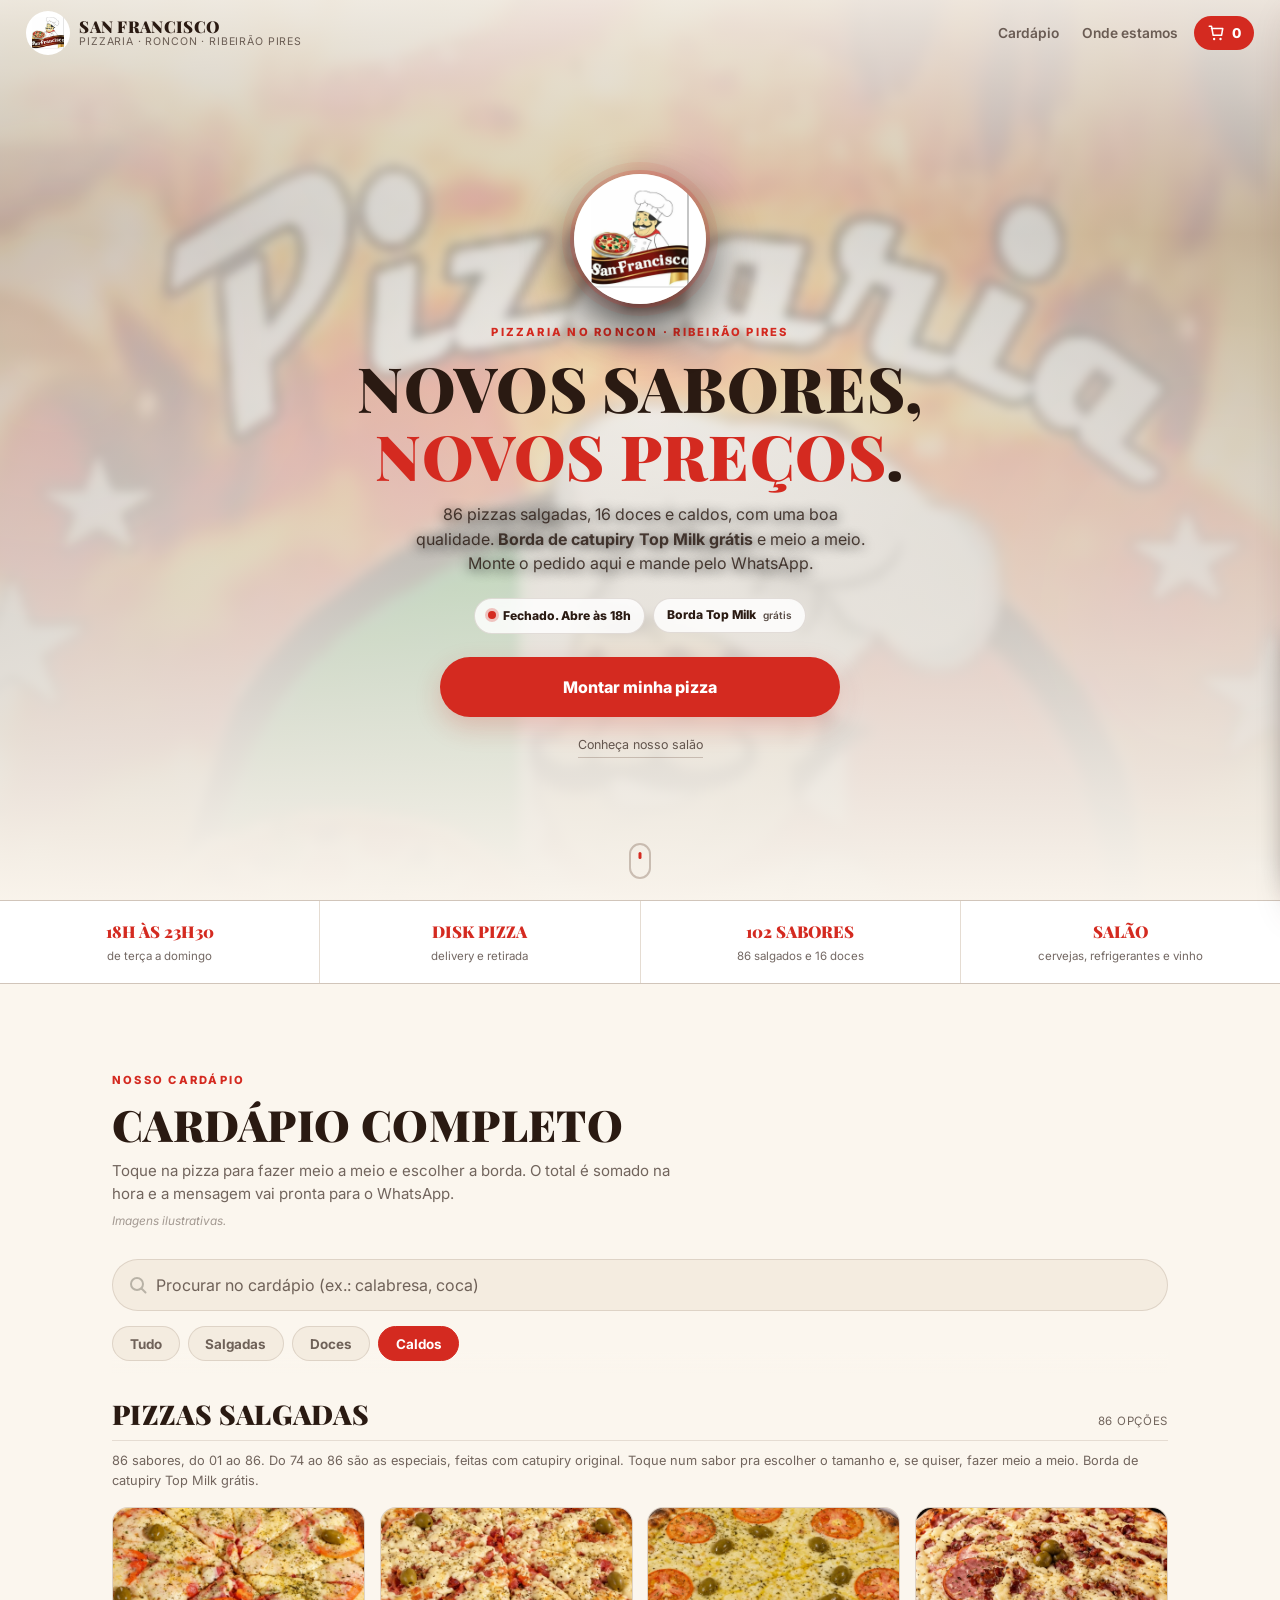
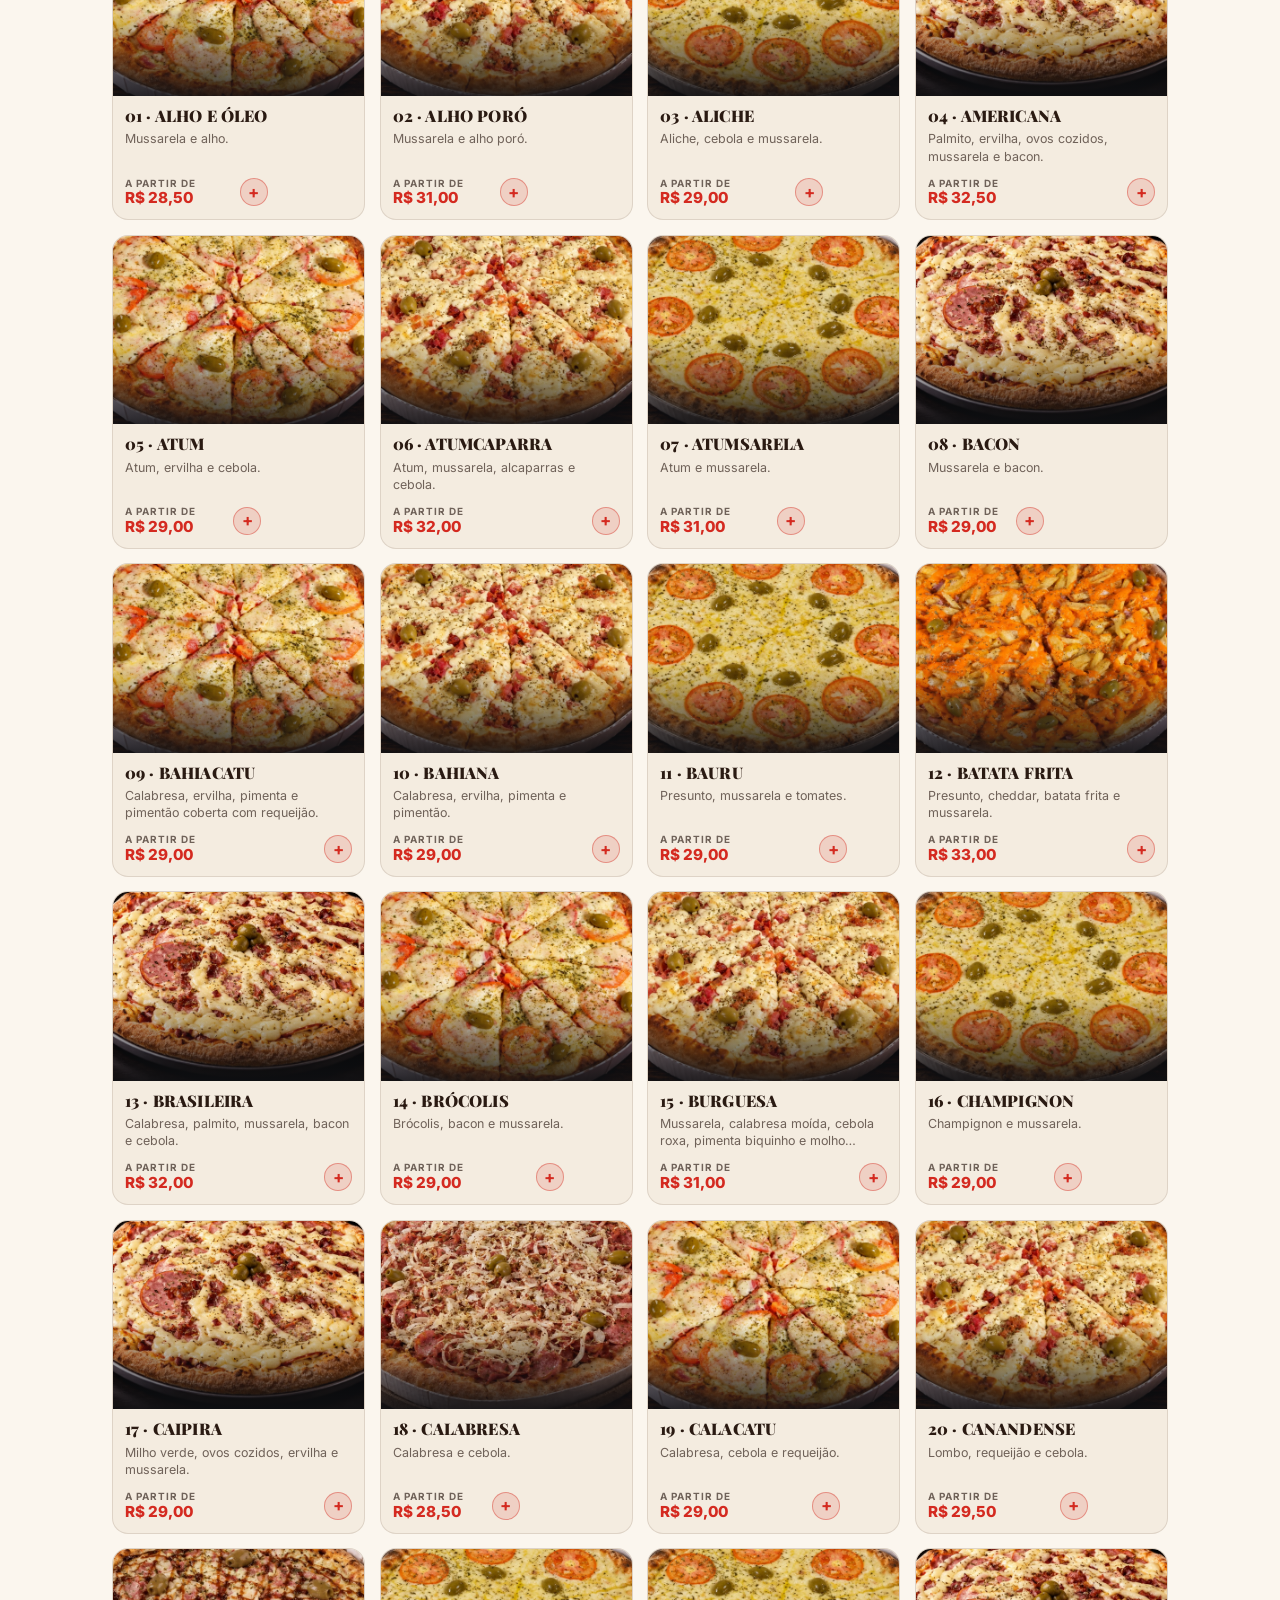
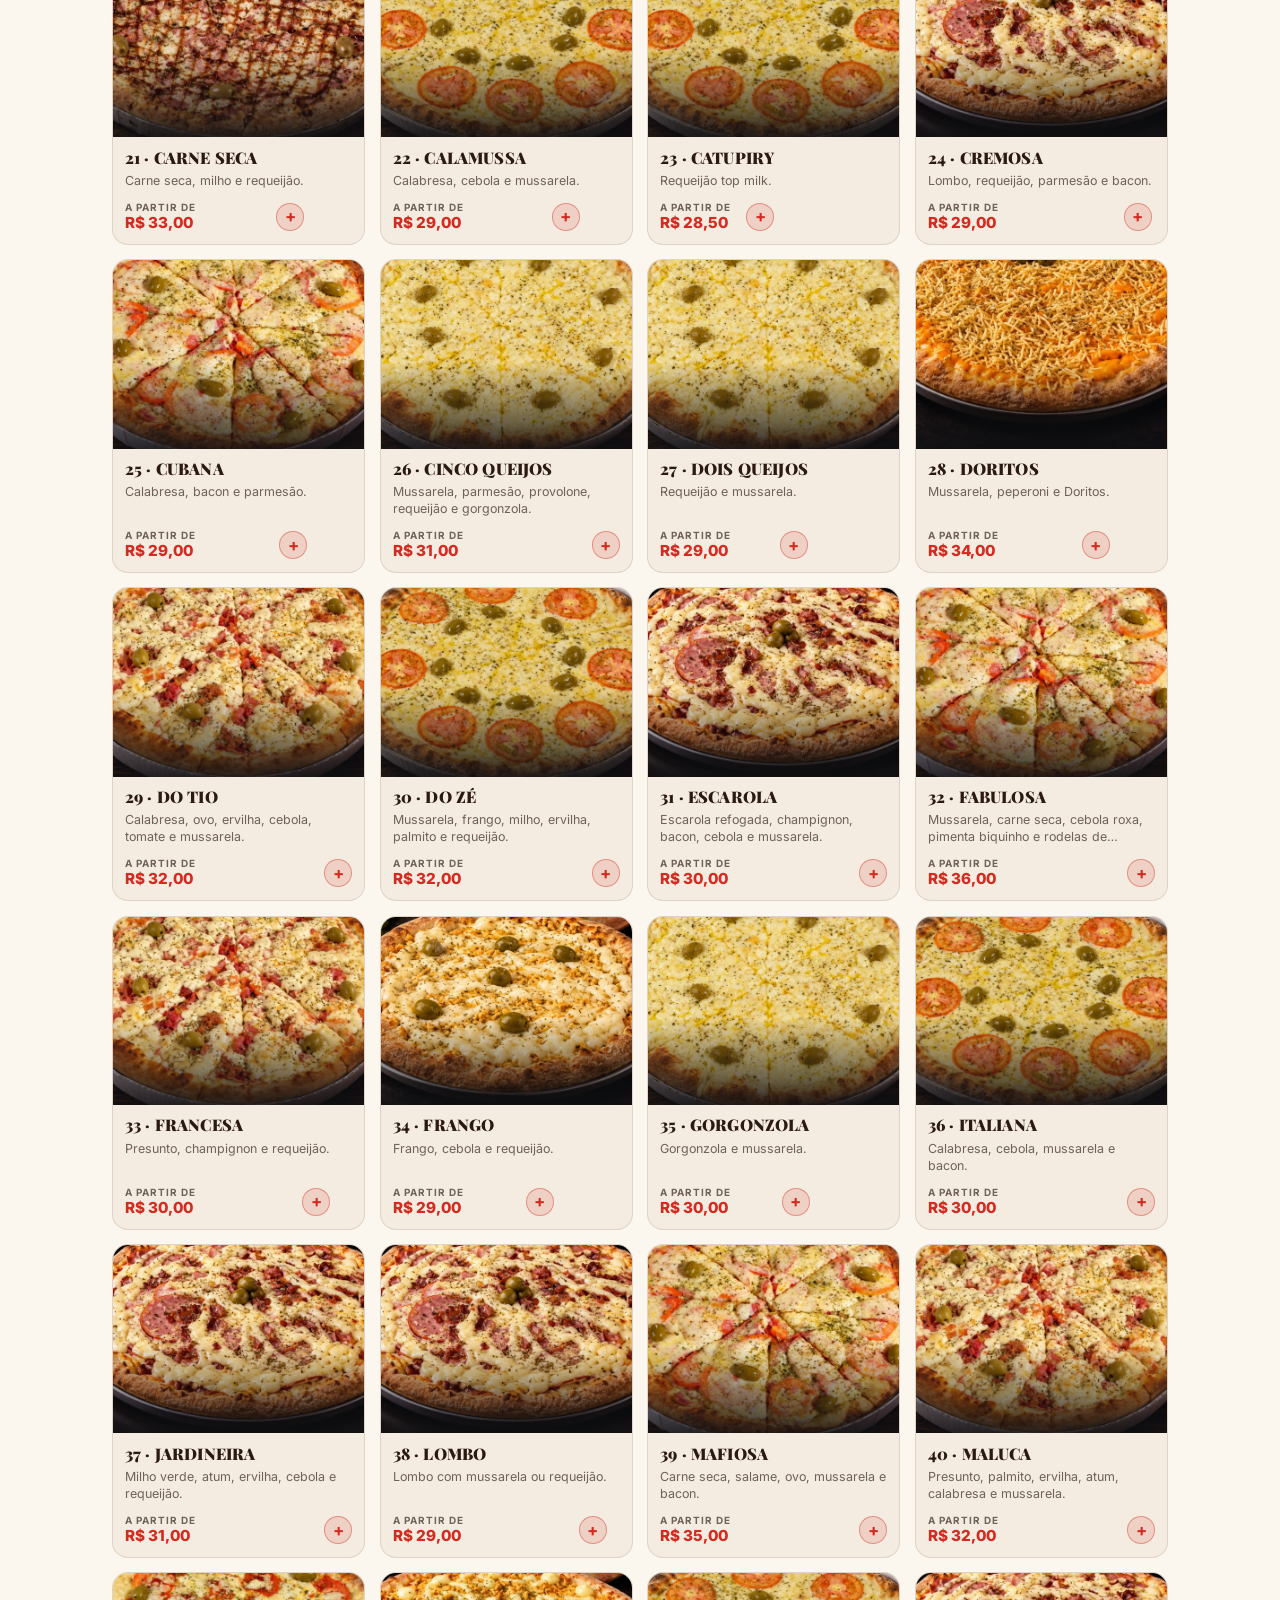
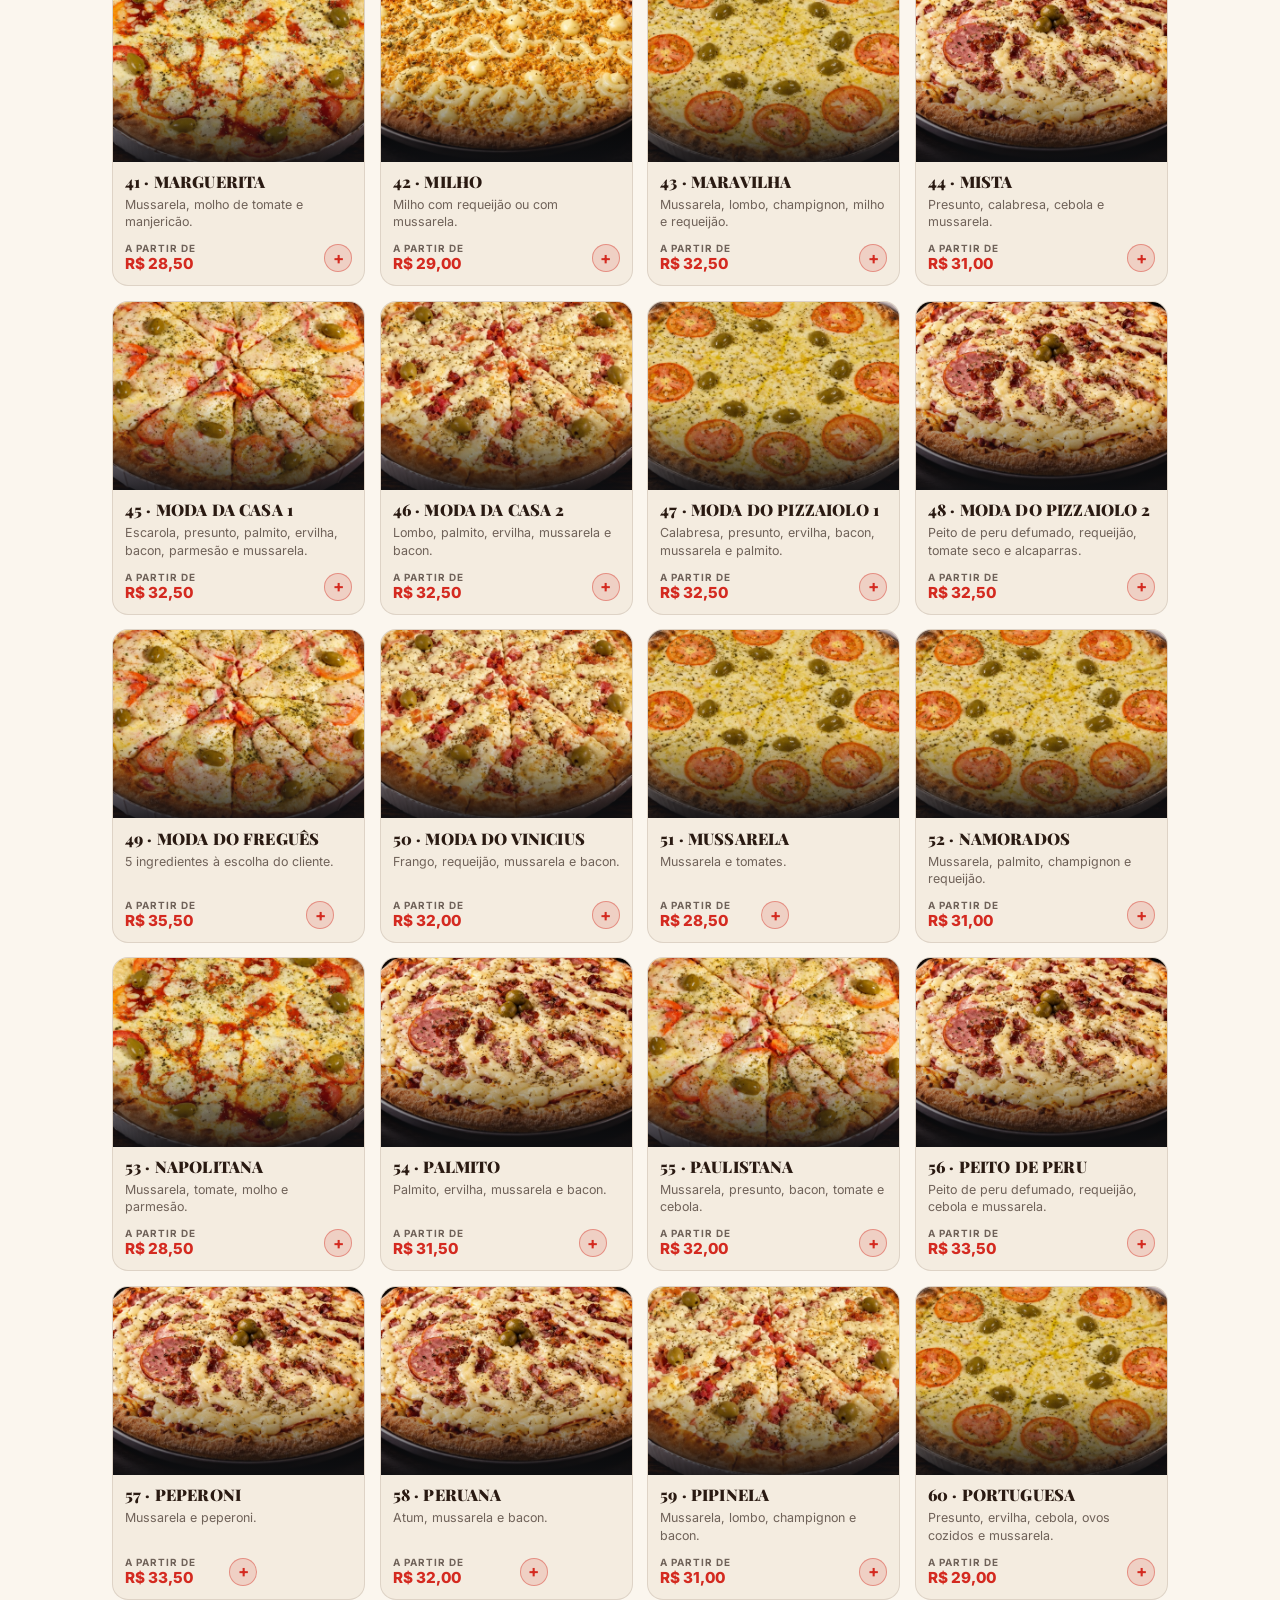
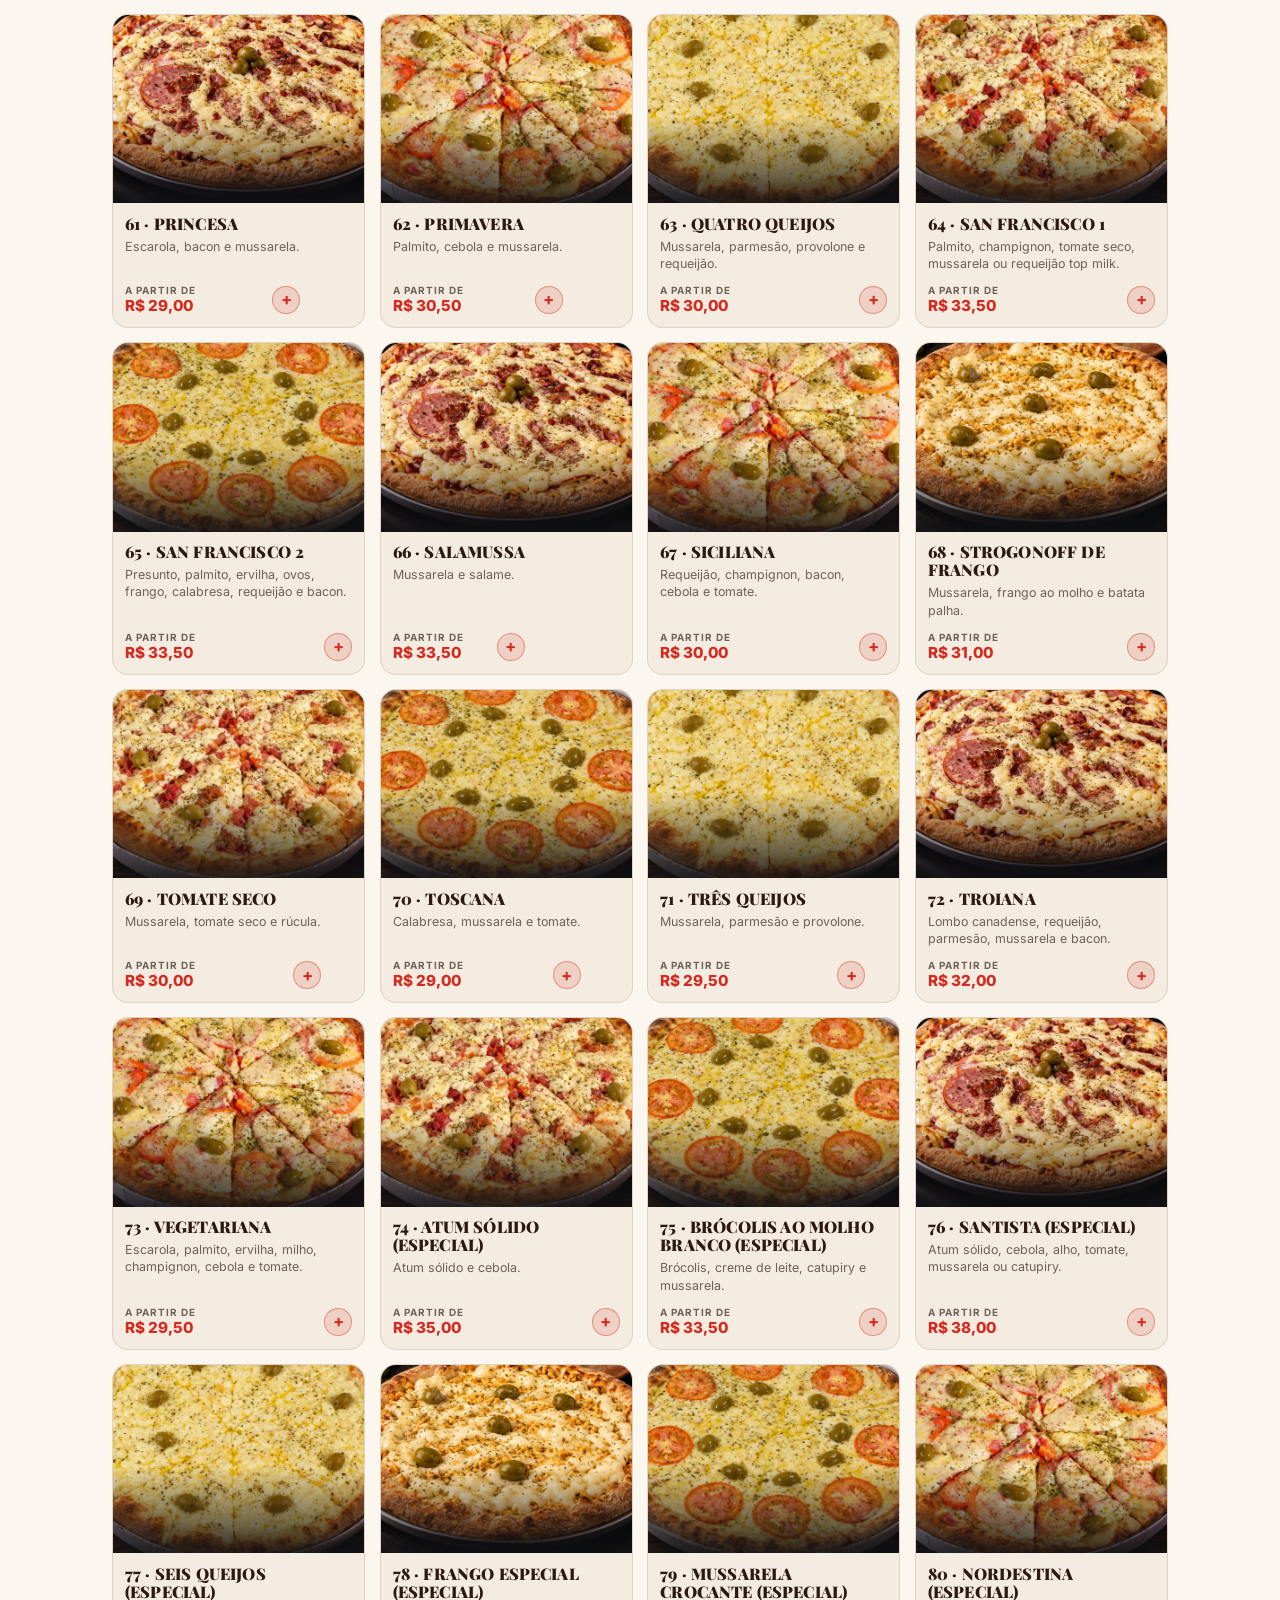
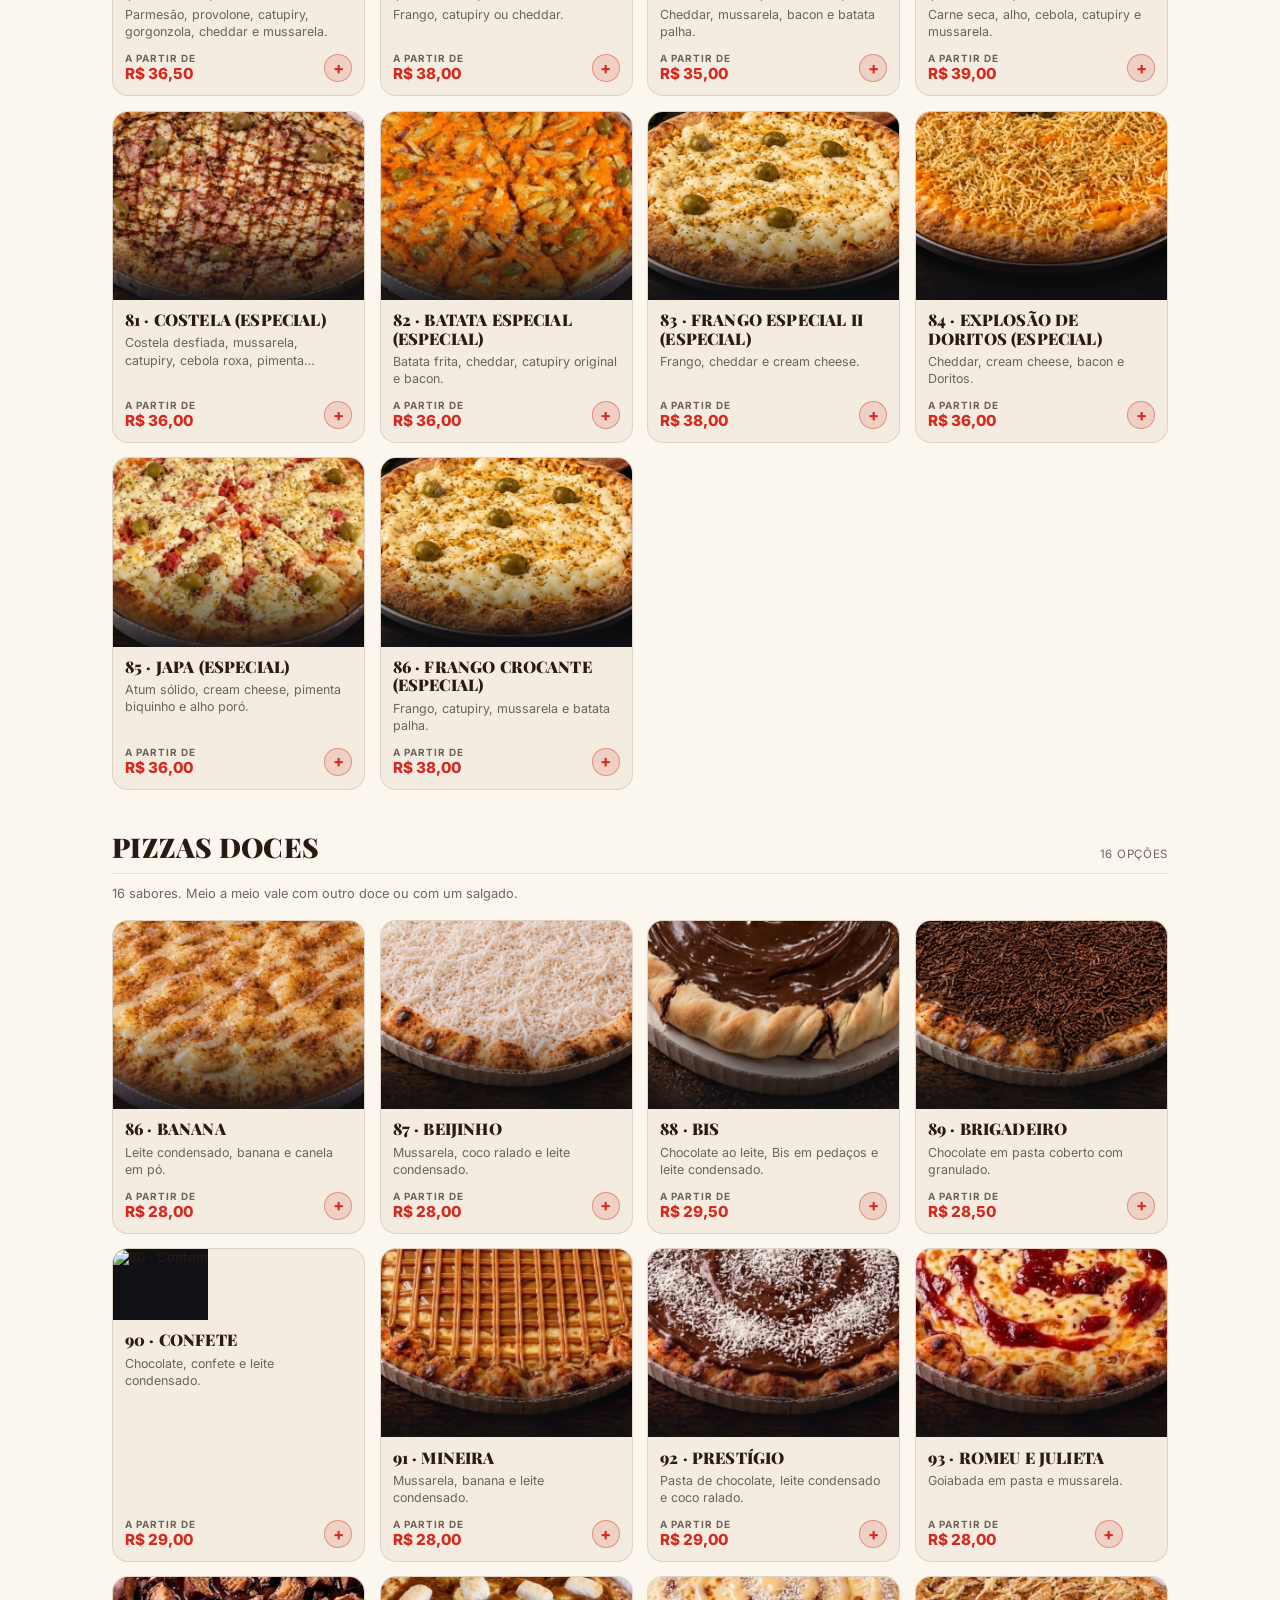
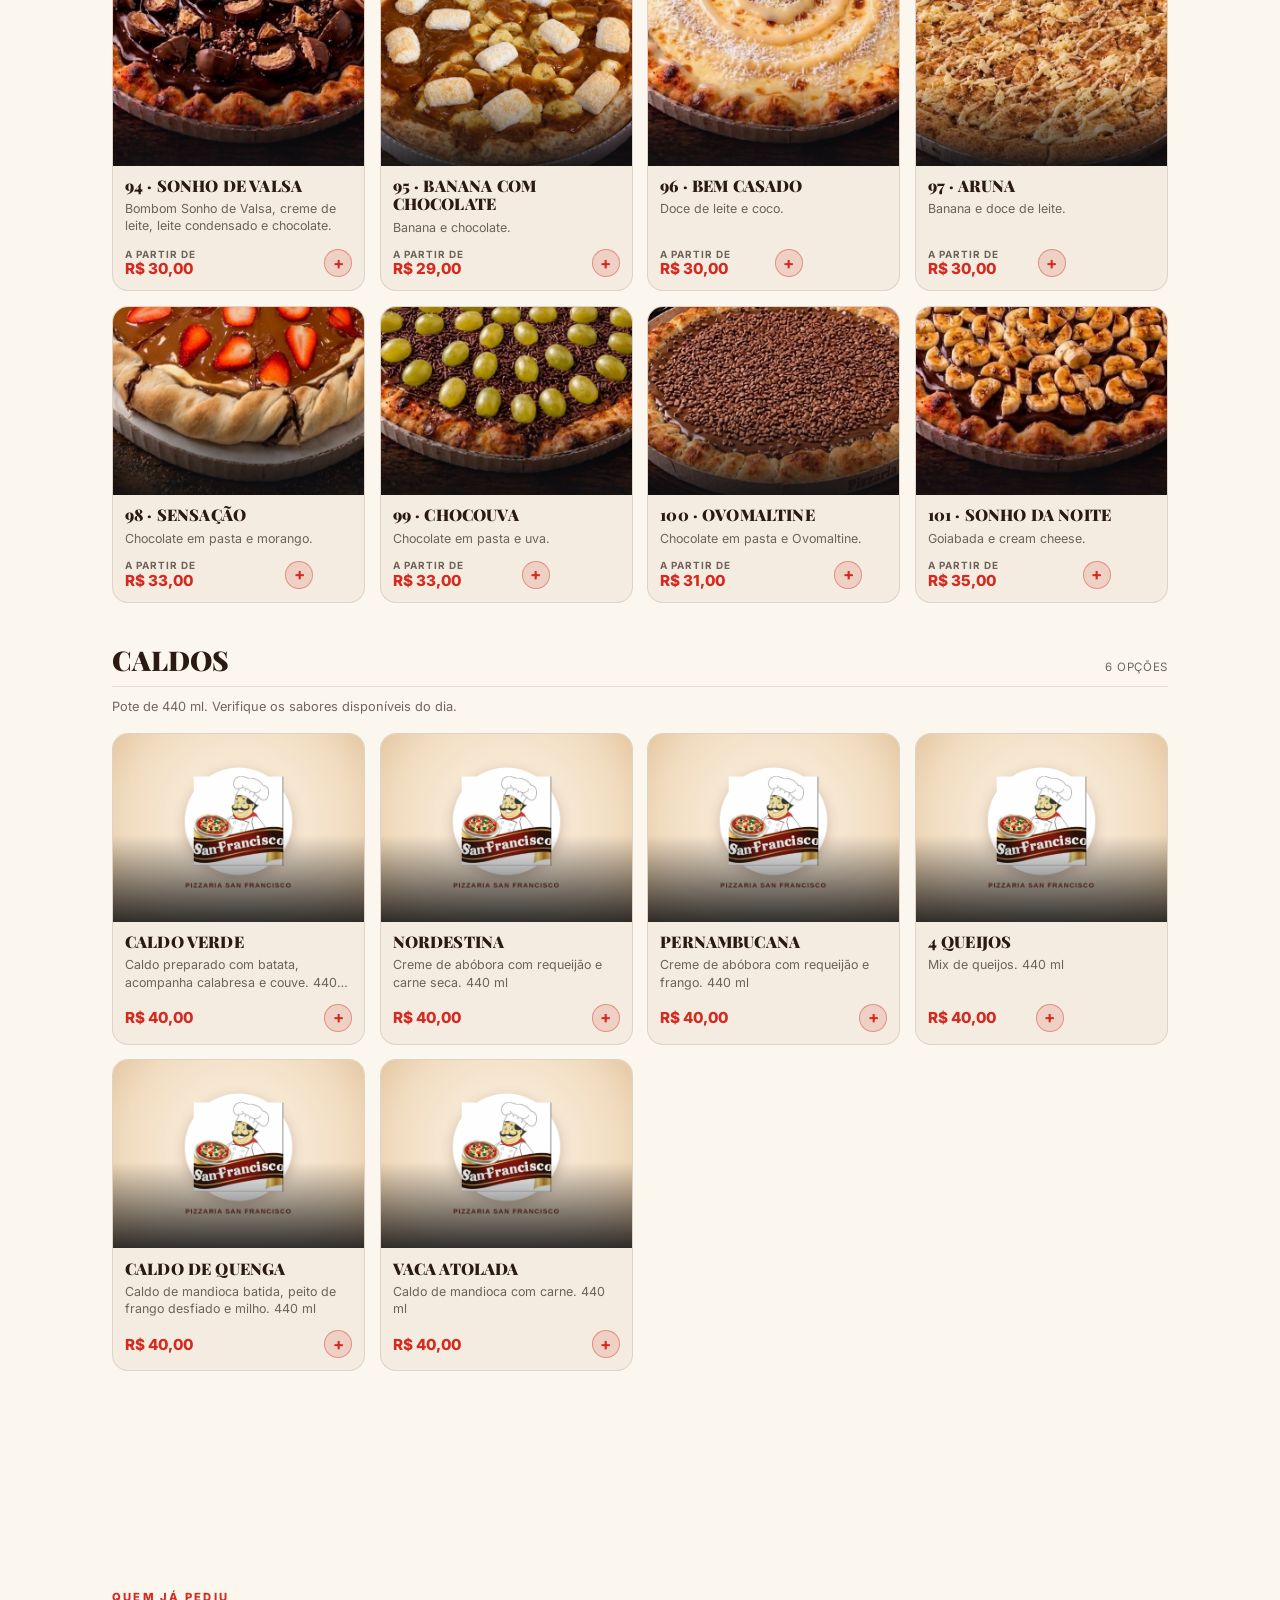
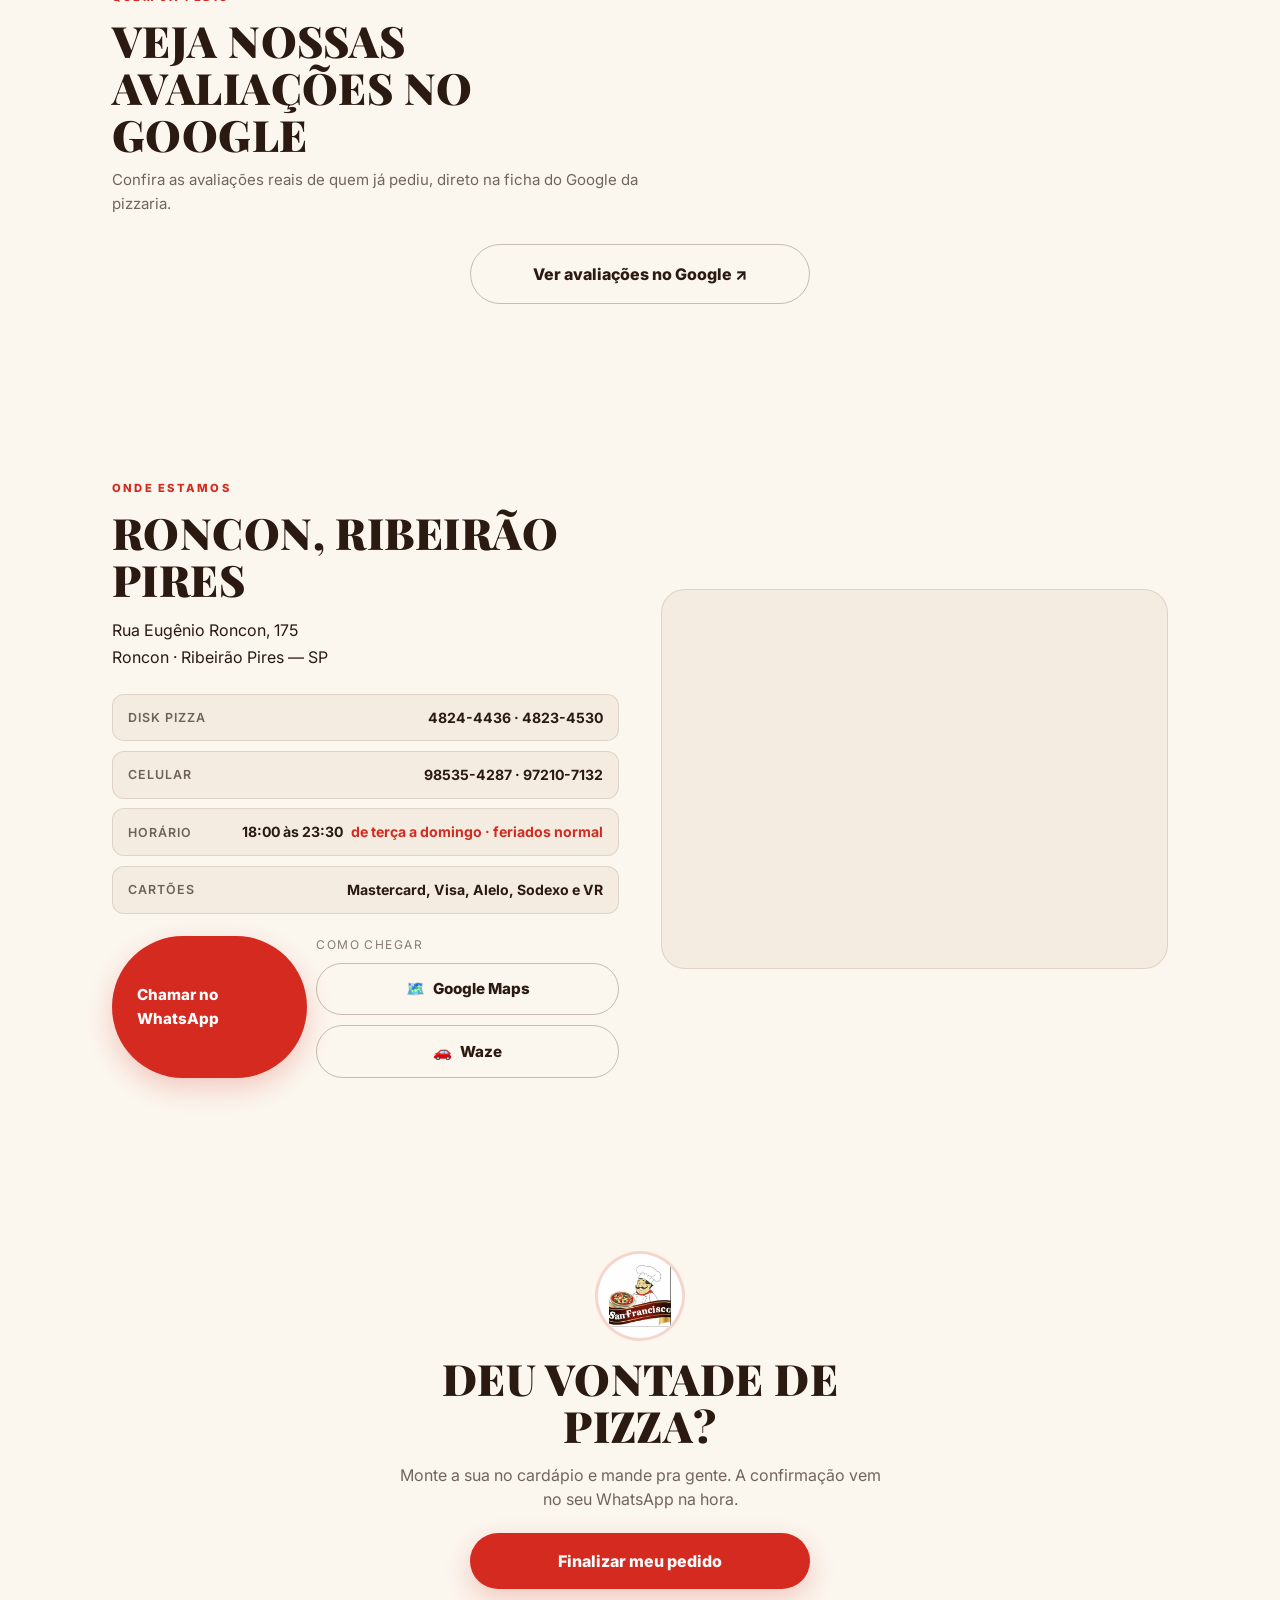
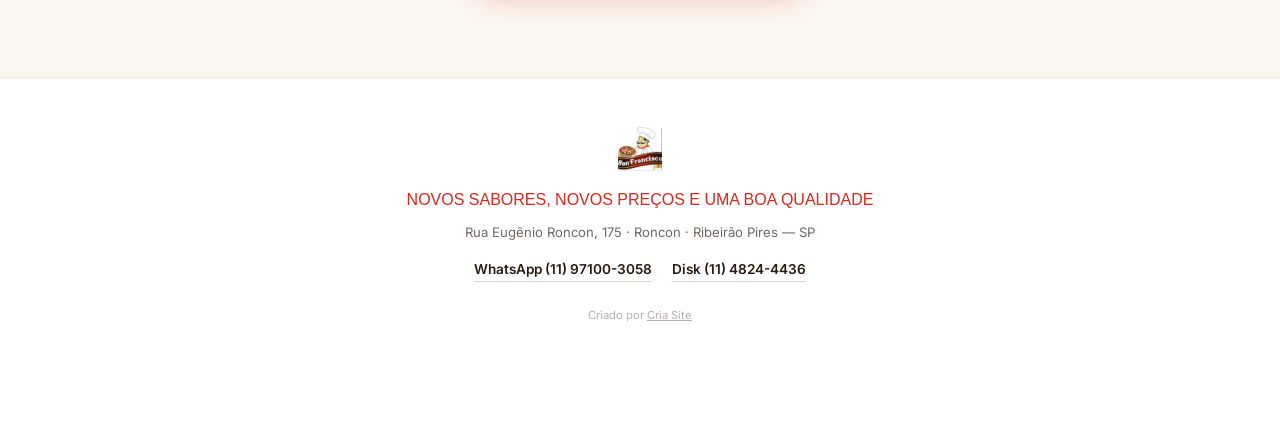
==== index.html @ bb171bbb "San Francisco: index.html" ====
<!doctype html>
<html lang="pt-BR">
<head>
<meta charset="utf-8" />
<meta name="viewport" content="width=device-width, initial-scale=1, viewport-fit=cover" />
<meta name="color-scheme" content="light" />
<meta name="robots" content="noindex" />
<meta name="theme-color" content="#FBF6EE" />
<title>Pizzaria San Francisco | Pizzas e caldos no Roncon, Ribeirão Pires</title>
<meta name="description" content="Pizzaria San Francisco: novos sabores, novos preços e uma boa qualidade. 86 pizzas salgadas, 16 doces e caldos, borda de catupiry Top Milk grátis. Roncon, Ribeirão Pires. Peça pelo WhatsApp." />
<link rel="icon" href="assets/img/favicon.png" type="image/png" />
<link rel="apple-touch-icon" href="assets/img/logo.png" />
<meta property="og:type" content="website" />
<meta property="og:title" content="Pizzaria San Francisco | Novos sabores, novos preços" />
<meta property="og:description" content="Cardápio digital com 102 sabores de pizza e caldos. Borda de catupiry Top Milk grátis. Roncon, Ribeirão Pires." />
<meta property="og:image" content="assets/img/compartilhar.png" />
<link rel="preconnect" href="https://fonts.googleapis.com" />
<link rel="preconnect" href="https://fonts.gstatic.com" crossorigin />
<link href="https://fonts.googleapis.com/css2?family=Playfair+Display:wght@700;800;900&family=Inter:wght@400;500;600;700;800&display=swap" rel="stylesheet" />
<script>
(function(){ var t = Math.floor(Date.now() / 120000);
  document.write('<link rel="stylesheet" href="assets/css/estilo.css?t=' + t + '">'); })();
</script>
<noscript><link rel="stylesheet" href="assets/css/estilo.css" /></noscript>
<script type="application/ld+json">
{
  "@context": "https://schema.org",
  "@type": "Restaurant",
  "name": "Pizzaria San Francisco",
  "description": "Pizzas e caldos no Roncon, Ribeirão Pires. Borda de catupiry Top Milk grátis.",
  "telephone": "+551148244436",
  "image": "assets/img/compartilhar.png",
  "logo": "assets/img/logo.png",
  "servesCuisine": ["Pizza", "Caldos"],
  "priceRange": "$$",
  "address": {
    "@type": "PostalAddress",
    "streetAddress": "Rua Eugênio Roncon, 175",
    "addressLocality": "Ribeirão Pires",
    "addressRegion": "SP",
    "addressCountry": "BR"
  },
  "openingHoursSpecification": [
    { "@type": "OpeningHoursSpecification", "dayOfWeek": ["Tuesday","Wednesday","Thursday","Friday","Saturday","Sunday"], "opens": "18:00", "closes": "23:30" }
  ]
}
</script>
</head>
<body>
<div class="barra-progresso" aria-hidden="true"><i></i></div>

<header class="topo" data-topo>
  <a class="marca" href="#inicio" aria-label="Pizzaria San Francisco — início">
    <img src="assets/img/logo.png" alt="" width="44" height="44" />
    <span>
      <strong>San Francisco</strong>
      <small>Pizzaria · Roncon · Ribeirão Pires</small>
    </span>
  </a>
  <nav class="atalhos" aria-label="Seções">
    <a href="#cardapio">Cardápio</a>
    <a href="#onde">Onde estamos</a>
  </nav>
  <button class="btn-carrinho" type="button" data-abrir-carrinho aria-label="Abrir carrinho">
    <svg viewBox="0 0 24 24" aria-hidden="true"><path d="M6 6h15l-1.6 9H8.2L6 3H3" fill="none" stroke="currentColor" stroke-width="2" stroke-linecap="round" stroke-linejoin="round"/><circle cx="9.5" cy="20" r="1.6"/><circle cx="18" cy="20" r="1.6"/></svg>
    <span data-contador>0</span>
  </button>
</header>

<main id="inicio">

  <section class="capa">
    <div class="capa-foto" aria-hidden="true">
      <img src="assets/img/fotos/capa.png" alt="" fetchpriority="high" width="1400" height="788" />
      <span class="capa-veu"></span>
      <span class="brilho brilho-a"></span>
      <span class="brilho brilho-b"></span>
    </div>
    <div class="capa-conteudo">
      <img class="capa-logo" src="assets/img/logo.png" alt="Pizzaria San Francisco" width="130" height="130" />
      <p class="chamada">Pizzaria no Roncon · Ribeirão Pires</p>
      <h1>Novos sabores,<br /><em>novos preços</em>.</h1>
      <p class="sub">86 pizzas salgadas, 16 doces e caldos, com uma boa qualidade. <b>Borda de catupiry Top Milk grátis</b> e meio a meio. Monte o pedido aqui e mande pelo WhatsApp.</p>

      <div class="selos">
        <span class="selo" data-status-selo><i class="ponto" aria-hidden="true"></i> <b data-status-texto>Verificando…</b></span>
        <span class="selo"><b>Borda Top Milk</b> <small>grátis</small></span>
      </div>

      <div class="capa-botoes">
        <a class="botao primario grande" href="#cardapio">Montar minha pizza</a>
      </div>
      <a class="insta" href="#onde">Conheça nosso salão</a>
    </div>
    <div class="rolar" aria-hidden="true"><span></span></div>
  </section>

  <section class="faixa" aria-label="Informações rápidas">
    <div><b>18h às 23h30</b><small>de terça a domingo</small></div>
    <div><b>Disk pizza</b><small>delivery e retirada</small></div>
    <div><b>102 sabores</b><small>86 salgados e 16 doces</small></div>
    <div><b>Salão</b><small>cervejas, refrigerantes e vinho</small></div>
  </section>

  <section id="combos" class="secao promo" data-surge>
    <div class="promo-topo">
      <p class="promo-tarja">🔥 Promoção da casa</p>
      <h2>Promoções do dia</h2>
      <p class="promo-apoio">
        Pizza grande por <b>R$ 55,00</b> em seis sabores escolhidos, e <b>você monta meio a meio</b> entre eles.
        A partir de <b data-combo-apartir>R$ 55,00</b>.
      </p>
    </div>
    <div class="promo-vitrine" data-vitrine-combos></div>
    <p class="promo-rodape">Promoção por tempo indeterminado, conforme o folheto da casa.</p>
  </section>

  <section id="cardapio" class="secao">
    <div class="titulo-secao" data-surge>
      <p class="chamada">Nosso cardápio</p>
      <h2>Cardápio completo</h2>
      <p class="apoio">Toque na pizza para fazer meio a meio e escolher a borda. O total é somado na hora e a mensagem vai pronta para o WhatsApp. <span class="ilustrativa">Imagens ilustrativas.</span></p>
    </div>

    <div class="busca-cardapio">
      <input type="search" data-busca-cardapio placeholder="Procurar no cardápio (ex.: calabresa, coca)" aria-label="Procurar no cardápio" autocomplete="off" enterkeyhint="search" />
    </div>
    <p class="busca-resultado" data-busca-resultado aria-live="polite" hidden></p>
    <div class="filtros" role="tablist" aria-label="Filtrar cardápio" data-filtros></div>
    <div class="cardapio" data-cardapio></div>
  </section>

  <section class="secao avaliacoes" aria-labelledby="t-aval">
    <div class="titulo-secao" data-surge>
      <p class="chamada">Quem já pediu</p>
      <h2 id="t-aval">Veja nossas avaliações no Google</h2>
      <p class="apoio">Confira as avaliações reais de quem já pediu, direto na ficha do Google da pizzaria.</p>
    </div>
    <div class="cartoes-aval">
      <a class="botao contorno grande" href="https://www.google.com/maps/search/?api=1&query=Pizzaria%20San%20Francisco%20Ribeir%C3%A3o%20Pires" target="_blank" rel="noopener">Ver avaliações no Google ↗</a>
    </div>
  </section>

  <section class="secao fidelidade" aria-labelledby="t-fid" data-surge hidden>
    <div class="fid-caixa">
      <p class="chamada">Programa de fidelidade</p>
      <h2 id="t-fid">Seu cartão de selos</h2>
      <p class="apoio">A cada pedido feito aqui pelo site você ganha um selo. Completou o cartão, a pizza é por nossa conta.</p>
      <div class="selos-linha" data-selos aria-hidden="true"></div>
      <p class="fid-conta" data-fid-conta>Faça seu primeiro pedido e comece a juntar selos.</p>
      <p class="fid-regra">Válido para pedidos feitos pelo site. O cartão fica guardado neste aparelho e é conferido pela loja.</p>
    </div>
  </section>

  <section id="onde" class="secao onde">
    <div class="onde-texto" data-surge>
      <p class="chamada">Onde estamos</p>
      <h2>Roncon, Ribeirão Pires</h2>
      <p class="endereco">Rua Eugênio Roncon, 175<br />Roncon · Ribeirão Pires — SP</p>
      <ul class="dados">
        <li><b>Disk pizza</b><span>4824-4436 · 4823-4530</span></li>
        <li><b>Celular</b><span>98535-4287 · 97210-7132</span></li>
        <li><b>Horário</b><span>18:00 às 23:30 <em>de terça a domingo · feriados normal</em></span></li>
        <li><b>Cartões</b><span>Mastercard, Visa, Alelo, Sodexo e VR</span></li>
      </ul>
      <div class="onde-botoes">
        <a class="botao primario" href="https://wa.me/5511971003058?text=Ol%C3%A1%21%20Vim%20pelo%20site%20da%20Pizzaria%20San%20Francisco%20e%20quero%20fazer%20um%20pedido." target="_blank" rel="noopener">Chamar no WhatsApp</a>
        <div class="ir-ate">
          <span class="ir-ate-rot">Como chegar</span>
          <div class="ir-ate-botoes">
            <a class="botao contorno rota" href="https://www.google.com/maps/dir/?api=1&destination=Rua%20Eug%C3%AAnio%20Roncon%2C%20175%20-%20Roncon%2C%20Ribeir%C3%A3o%20Pires%20-%20SP" target="_blank" rel="noopener">
              <span aria-hidden="true">🗺️</span> Google Maps
            </a>
            <a class="botao contorno rota" href="https://www.waze.com/ul?q=Rua%20Eug%C3%AAnio%20Roncon%2C%20175%20-%20Roncon%2C%20Ribeir%C3%A3o%20Pires%20-%20SP&navigate=yes" target="_blank" rel="noopener">
              <span aria-hidden="true">🚗</span> Waze
            </a>
          </div>
        </div>
      </div>
    </div>
    <div class="onde-mapa" data-surge>
      <iframe title="Mapa da Pizzaria San Francisco" loading="lazy" referrerpolicy="no-referrer-when-downgrade"
        src="https://www.google.com/maps?q=Rua%20Eug%C3%AAnio%20Roncon%2C%20175%20-%20Roncon%2C%20Ribeir%C3%A3o%20Pires%20-%20SP&output=embed"></iframe>
    </div>
  </section>

  <section class="secao chamada-final" data-surge>
    <img src="assets/img/logo.png" alt="" width="84" height="84" />
    <h2>Deu vontade de pizza?</h2>
    <p>Monte a sua no cardápio e mande pra gente. A confirmação vem no seu WhatsApp na hora.</p>
    <button class="botao primario grande" type="button" data-abrir-carrinho>Finalizar meu pedido</button>
  </section>
</main>

<footer class="rodape">
  <img src="assets/img/logo.png" alt="Pizzaria San Francisco" width="60" height="60" />
  <p class="slogan">Novos sabores, novos preços e uma boa qualidade</p>
  <p class="end">Rua Eugênio Roncon, 175 · Roncon · Ribeirão Pires — SP</p>
  <div class="rodape-links">
    <a href="https://wa.me/5511971003058" target="_blank" rel="noopener">WhatsApp (11) 97100-3058</a>
    <a href="tel:+551148244436">Disk (11) 4824-4436</a>
  </div>
  <small>Criado por <a href="https://criasite.site/cria-site-vitrine" target="_blank" rel="noopener">Cria Site</a></small>
</footer>

<button class="flutuante" type="button" data-abrir-carrinho hidden data-flutuante>
  <span class="fl-esq">
    <svg viewBox="0 0 24 24" aria-hidden="true"><path d="M6 6h15l-1.6 9H8.2L6 3H3" fill="none" stroke="currentColor" stroke-width="2" stroke-linecap="round" stroke-linejoin="round"/><circle cx="9.5" cy="20" r="1.6"/><circle cx="18" cy="20" r="1.6"/></svg>
    <b data-contador>0</b> itens
  </span>
  <b data-total-flutuante>R$ 0,00</b>
</button>

<div class="veu" data-veu hidden></div>

<aside class="carrinho" data-carrinho aria-label="Seu pedido" aria-hidden="true">
  <div class="carrinho-topo">
    <div>
      <p class="chamada">Seu pedido</p>
      <h2>Carrinho</h2>
    </div>
    <button class="fechar" type="button" data-fechar-carrinho aria-label="Fechar carrinho">×</button>
  </div>
  <form class="checkout" data-checkout novalidate>
    <div class="carrinho-corpo">
      <div class="carrinho-itens" data-itens></div>
      <div class="checkout-campos">
        <div class="login-google" data-login-google hidden>
          <button type="button" class="google-bt" data-entrar-google aria-label="Entrar com Google">
            <svg viewBox="0 0 48 48" aria-hidden="true"><path fill="#FFC107" d="M43.6 20.5H42V20H24v8h11.3C33.7 32.7 29.3 36 24 36c-6.6 0-12-5.4-12-12s5.4-12 12-12c3.1 0 5.8 1.1 8 3l5.7-5.7C34.6 6 29.6 4 24 4 12.9 4 4 12.9 4 24s8.9 20 20 20 20-8.9 20-20c0-1.3-.1-2.7-.4-3.5z"/><path fill="#FF3D00" d="M6.3 14.7l6.6 4.8C14.6 15.9 18.9 13 24 13c3.1 0 5.8 1.1 8 3l5.7-5.7C34.6 6 29.6 4 24 4 16 4 9.1 8.5 6.3 14.7z"/><path fill="#4CAF50" d="M24 44c5.5 0 10.4-1.9 14.3-5.1l-6.6-5.6C29.6 35 26.9 36 24 36c-5.3 0-9.7-3.3-11.3-8l-6.6 5.1C9 39.4 15.9 44 24 44z"/><path fill="#1976D2" d="M43.6 20.5H42V20H24v8h11.3c-.8 2.2-2.2 4-4.2 5.3l6.6 5.6C41.7 35.4 44 30.1 44 24c0-1.3-.1-2.7-.4-3.5z"/></svg>
          </button>
        </div>
        <div class="login-google conta" data-conta-google hidden>
          <b data-conta-nome></b>
          <button type="button" data-sair-google aria-label="Sair">Sair</button>
        </div>
        <label>Seu nome
          <input name="nome" type="text" placeholder="Como te chamamos?" autocomplete="name" />
        </label>
        <label>Seu WhatsApp
          <input name="fone" type="tel" inputmode="numeric" placeholder="(11) 99999-9999" autocomplete="tel" />
        </label>
        <fieldset class="opcoes">
          <legend>Como você quer receber?</legend>
          <label class="radio"><input type="radio" name="tipo" value="Entrega" checked /><span>🛵 Entrega</span></label>
          <label class="radio"><input type="radio" name="tipo" value="Retirada no balcão" /><span>🏠 Retirada</span></label>
          <!-- só aparece no QR do balcão (?modo=balcao): quem pede de casa não vê -->
          <label class="radio" data-opcao-local hidden><input type="radio" name="tipo" value="No restaurante" /><span>🍽️ No restaurante</span></label>
        </fieldset>
        <div class="caixa-mesa" data-caixa-mesa hidden>
          <b>Comer aqui no restaurante</b>
          <span>É só chegar e falar o seu nome no balcão — o pedido sai para você.</span>
        </div>
        <div class="caixa-retirada" data-caixa-retirada hidden>
          <b>Retirar no balcão</b>
          <span>Rua Eugênio Roncon, 175<br />Roncon · Ribeirão Pires — SP</span>
          <span class="ir-ate-botoes compacto">
            <a href="https://www.google.com/maps/dir/?api=1&destination=Rua%20Eug%C3%AAnio%20Roncon%2C%20175%20-%20Roncon%2C%20Ribeir%C3%A3o%20Pires%20-%20SP" target="_blank" rel="noopener">🗺️ Google Maps</a>
            <a href="https://www.waze.com/ul?q=Rua%20Eug%C3%AAnio%20Roncon%2C%20175%20-%20Roncon%2C%20Ribeir%C3%A3o%20Pires%20-%20SP&navigate=yes" target="_blank" rel="noopener">🚗 Waze</a>
          </span>
        </div>
        <div data-campos-entrega>
          <label>CEP
            <input name="cep" type="text" inputmode="numeric" placeholder="00000-000" autocomplete="postal-code" maxlength="9" />
          </label>
          <p class="busca-bairro" data-busca-cep hidden></p>
          <label>Cidade
            <select name="cidade" data-cidade></select>
          </label>
          <div class="dupla dupla-rua">
            <label>Rua
              <input name="endereco" type="text" placeholder="Nome da rua" autocomplete="street-address" />
            </label>
            <label>Número
              <input name="numero" type="text" inputmode="numeric" placeholder="123" autocomplete="off" />
            </label>
          </div>
          <p class="busca-bairro" data-busca-bairro hidden></p>
          <label>Bairro
            <select name="bairro" data-bairro></select>
          </label>
          <label data-campo-outro hidden>Qual é o seu bairro?
            <input name="bairroOutro" type="text" placeholder="Digite o nome do bairro" />
          </label>
          <label>Complemento
            <input name="complemento" type="text" placeholder="Apto, bloco, ponto de referência (opcional)" />
          </label>
          <p class="aviso-entrega" data-aviso-entrega hidden></p>
        </div>
        <label>Forma de pagamento
          <select name="pagamento">
            <option>Pix</option>
            <option>Dinheiro</option>
            <option>Cartão na entrega</option>
            <option>Vale-refeição (Alelo, Sodexo, VR)</option>
          </select>
        </label>
        <label data-campo-troco hidden>Troco para quanto?
          <input name="troco" type="text" inputmode="decimal" placeholder="Ex: R$ 100,00 — ou deixe vazio se não precisa" />
        </label>
        <label>Observações
          <input name="obs" type="text" placeholder="Ex: sem cebola, ponto da carne, tocar o interfone..." />
        </label>
      </div>
    </div>
    <div class="carrinho-rodape">
      <div class="linha-total"><span>Subtotal</span><b data-subtotal>R$ 0,00</b></div>
      <div class="linha-total linha-taxa" data-linha-taxa hidden><span>Taxa de entrega</span><b data-taxa-valor>—</b></div>
      <div class="linha-total linha-desconto" data-linha-desconto hidden><span data-desconto-rot>Desconto</span><b data-desconto-valor>—</b></div>
      <div class="linha-total linha-geral" data-linha-geral hidden><span>Total</span><b data-total-geral>R$ 0,00</b></div>
      <p class="aviso-taxa" data-pendente>Não encontrou seu bairro? <a href="https://wa.me/5511971003058" target="_blank" rel="noopener">Fale conosco pelo WhatsApp</a>.</p>
      <p class="tempo-preparo" data-preparo hidden></p>
      <button class="botao primario grande" type="submit" data-enviar>Enviar pedido no WhatsApp</button>
      <p class="status" data-status role="status" aria-live="polite"></p>
    </div>
  </form>
</aside>

<div class="modal" data-modal hidden role="dialog" aria-modal="true" aria-labelledby="modal-titulo">
  <div class="modal-caixa">
    <button class="fechar" type="button" data-fechar-modal aria-label="Fechar">×</button>
    <img class="modal-foto" data-modal-foto src="" alt="" width="560" height="420" />
    <p class="chamada" data-modal-cat></p>
    <h3 id="modal-titulo" data-modal-nome></h3>
    <p class="modal-desc" data-modal-desc></p>
    <div data-modal-extras></div>
    <label class="modal-obs">Observação para este item
      <input type="text" data-modal-obs placeholder="Ex: sem cebola, bem assada, cortar em 8..." />
    </label>
    <div class="modal-rodape">
      <div class="qtd" role="group" aria-label="Quantidade">
        <button type="button" data-qtd="-1" aria-label="Menos um">−</button>
        <b data-modal-qtd>1</b>
        <button type="button" data-qtd="1" aria-label="Mais um">+</button>
      </div>
      <button class="botao primario" type="button" data-modal-add>Adicionar · <b data-modal-total>R$ 0,00</b></button>
    </div>
  </div>
</div>

<script>
(function(){ var t = Math.floor(Date.now() / 120000);
  document.write('<script src="assets/js/cardapio.js?t=' + t + '"><\/script>');
  document.write('<script src="assets/js/app.js?t=' + t + '"><\/script>'); })();
</script>
</body>
</html>
---- assets/css/estilo.css ----
:root{
  /* Paleta clara (San Francisco): fundo creme, antes era fundo preto, só vermelho (sem verde, ficava
     apagado). Letras brancas por cima do vermelho.
     Trocar aqui muda o site inteiro. */
  --preto:#FBF6EE;
  --carvao:#FFFFFF;
  --giz:#F4ECE0;
  --giz-claro:#EADFCF;
  --linha:rgba(70,35,15,.12);
  --amarelo:#D42A20;
  --amarelo-forte:#E8493C;
  --vermelho:#D42A20;
  --laranja:#DC5A1E;
  --creme:#2A1A12;   /* no tema claro vira o tom escuro dos títulos */
  --texto:#2A1A12;
  --texto-suave:rgba(42,26,18,.66);
  --raio:16px;
  --raio-g:24px;
  --sombra:0 14px 34px rgba(90,45,20,.14);
  --max:1120px;
}
*{box-sizing:border-box}
[hidden]{display:none !important}
html{scroll-behavior:smooth;-webkit-text-size-adjust:100%}
body{
  margin:0;background:var(--preto);color:var(--texto);
  font-family:"Inter",system-ui,-apple-system,Segoe UI,Roboto,sans-serif;
  font-size:16px;line-height:1.55;overflow-x:hidden;
  -webkit-font-smoothing:antialiased;
}
body.travado{overflow:hidden}
img{max-width:100%;display:block}
h1,h2,h3{font-family:"Playfair Display",Georgia,serif;font-weight:900;letter-spacing:.01em;line-height:1.08;text-transform:uppercase;margin:0;padding-top:.06em}
h1{font-size:clamp(2.1rem,8.6vw,3.9rem)}
h2{font-size:clamp(1.65rem,6.4vw,2.7rem)}
h3{font-size:1.15rem}
p{margin:0}
a{color:inherit}
em{font-style:normal;color:var(--amarelo)}
:focus-visible{outline:2px solid var(--amarelo);outline-offset:3px;border-radius:6px}

.chamada{
  font-size:.7rem;letter-spacing:.2em;text-transform:uppercase;font-weight:800;
  color:var(--amarelo);margin-bottom:.55rem;
}
[data-pendente]{
  display:inline-block;font-size:.66rem;letter-spacing:.06em;text-transform:uppercase;
  color:#8A3B00;background:rgba(212,42,32,.08);border:1px dashed rgba(212,42,32,.5);
  border-radius:999px;padding:.12rem .5rem;font-weight:700;font-style:normal;
}

/* ---------- botões ---------- */
.botao{
  display:inline-flex;align-items:center;justify-content:center;gap:.5rem;
  font-weight:800;font-size:.95rem;border-radius:999px;padding:.85rem 1.5rem;
  border:1.5px solid transparent;cursor:pointer;text-decoration:none;
  transition:transform .16s ease,box-shadow .16s ease,background .16s ease,color .16s ease;
  font-family:inherit;
}
.botao.primario{background:var(--amarelo);color:#fff;box-shadow:0 10px 26px rgba(212,42,32,.22)}
.botao.primario:hover{background:var(--amarelo-forte);transform:translateY(-2px)}
.botao.contorno{background:transparent;color:var(--texto);border-color:rgba(70,35,15,.28)}
.botao.contorno:hover{border-color:var(--amarelo);color:var(--amarelo)}
.botao.grande{width:100%;padding:1.05rem 1.5rem;font-size:1rem}

/* ---------- barra de progresso ---------- */
.barra-progresso{position:fixed;inset:0 0 auto 0;height:3px;z-index:60;pointer-events:none}
.barra-progresso i{display:block;height:100%;width:0;background:linear-gradient(90deg,var(--amarelo),var(--laranja))}

/* ---------- topo ---------- */
.topo{
  position:fixed;top:0;left:0;right:0;z-index:50;
  display:flex;align-items:center;gap:1rem;
  padding:.7rem clamp(.9rem,3vw,1.6rem);
  background:rgba(251,246,238,0);backdrop-filter:blur(0);
  border-bottom:1px solid transparent;transition:background .3s,border-color .3s,backdrop-filter .3s;
}
.topo[data-fixo="true"]{background:rgba(251,246,238,.9);backdrop-filter:blur(14px);border-bottom-color:var(--linha)}
.marca{display:flex;align-items:center;gap:.6rem;text-decoration:none;margin-right:auto;min-width:0}
.marca img{width:44px;height:44px;border-radius:50%;flex:none;object-fit:cover;object-position:center}
.marca span{display:flex;flex-direction:column;line-height:1.1;min-width:0}
.marca strong{font-family:"Playfair Display",Georgia,serif;font-weight:900;font-size:1.02rem;text-transform:uppercase;letter-spacing:.02em}
.marca small{font-size:.66rem;color:var(--texto-suave);letter-spacing:.08em;text-transform:uppercase}
.atalhos{display:none;gap:1.4rem;font-size:.86rem;font-weight:600}
.atalhos a{text-decoration:none;color:var(--texto-suave);transition:color .2s}
.atalhos a:hover{color:var(--amarelo)}
.btn-carrinho{
  display:flex;align-items:center;gap:.4rem;flex:none;
  background:var(--amarelo);color:#fff;border:0;border-radius:999px;
  padding:.5rem .85rem;font-weight:800;font-size:.85rem;cursor:pointer;font-family:inherit;
}
.btn-carrinho svg{width:18px;height:18px;fill:currentColor}
@media(min-width:860px){.atalhos{display:flex}}

/* ---------- capa ---------- */
.capa{position:relative;min-height:100svh;display:flex;align-items:center;justify-content:center;
  padding:6.5rem 1.15rem 4.5rem;text-align:center;overflow:hidden;isolation:isolate}
.capa-foto{position:absolute;inset:0;z-index:-1}
.capa-foto img{width:100%;height:100%;object-fit:cover;object-position:center 55%;
  transform:scale(1.06);animation:zoomLento 24s ease-in-out infinite alternate}
@keyframes zoomLento{from{transform:scale(1.06)}to{transform:scale(1.18)}}
.capa-veu{position:absolute;inset:0;background:
  linear-gradient(180deg,rgba(251,246,238,.92) 0%,rgba(251,246,238,.62) 26%,rgba(251,246,238,.78) 62%,rgba(251,246,238,.99) 100%),
  radial-gradient(70% 55% at 50% 42%,rgba(0,0,0,.15),rgba(0,0,0,.72) 100%);}
.brilho{position:absolute;border-radius:50%;filter:blur(84px);opacity:.34;mix-blend-mode:screen}
.brilho-a{width:62vw;height:62vw;max-width:520px;max-height:520px;left:-16%;top:8%;
  background:radial-gradient(circle,rgba(212,42,32,.75),transparent 68%);animation:flutua 12s ease-in-out infinite alternate}
.brilho-b{width:54vw;height:54vw;max-width:470px;max-height:470px;right:-14%;bottom:6%;
  background:radial-gradient(circle,rgba(216,38,28,.75),transparent 68%);animation:flutua 14s ease-in-out infinite alternate-reverse}
@keyframes flutua{from{transform:translate3d(0,0,0) scale(1)}to{transform:translate3d(6%,-8%,0) scale(1.14)}}
.capa-conteudo{position:relative;z-index:2;max-width:660px;display:flex;flex-direction:column;align-items:center}
.capa-logo{width:clamp(104px,28vw,132px);aspect-ratio:1/1;border-radius:50%;
  object-fit:cover;object-position:center;display:block;margin-left:auto;margin-right:auto;
  box-shadow:0 0 0 4px rgba(212,42,32,.2),0 0 0 12px rgba(212,42,32,.07),0 22px 48px rgba(0,0,0,.75);
  margin-bottom:1.25rem;animation:entra .8s ease both}
@keyframes entra{from{opacity:0;transform:translateY(16px) scale(.94)}to{opacity:1;transform:none}}
.capa h1{margin-bottom:.8rem}
.capa .sub{color:rgba(42,26,18,.82);font-size:1rem;max-width:46ch;margin:0 auto 1.35rem;
  text-shadow:0 2px 12px rgba(0,0,0,.8)}
.selos{display:flex;flex-wrap:wrap;gap:.45rem;justify-content:center;margin-bottom:1.5rem}
.selo{display:inline-flex;align-items:center;gap:.4rem;font-size:.76rem;font-weight:600;
  background:rgba(255,255,255,.82);backdrop-filter:blur(8px);border:1px solid rgba(70,35,15,.14);
  border-radius:999px;padding:.45rem .85rem;color:rgba(42,26,18,.78)}
.selo b{color:var(--texto);font-weight:800}
.selo i{color:var(--amarelo);font-style:normal;letter-spacing:-.06em;font-size:.8rem}
.selo .ponto{width:8px;height:8px;border-radius:50%;background:#9AA0A6;box-shadow:0 0 0 3px rgba(154,160,166,.18)}
.selo[data-aberto="true"] .ponto{background:#3FD070;box-shadow:0 0 0 3px rgba(63,208,112,.22)}
.selo[data-aberto="false"] .ponto{background:var(--vermelho);box-shadow:0 0 0 3px rgba(216,38,28,.25)}
.capa-botoes{display:flex;flex-wrap:wrap;gap:.6rem;justify-content:center;width:100%;max-width:400px}
.capa-botoes .botao{flex:1 1 100%}
.capa-botoes .botao.grande{width:auto}
@media(min-width:520px){.capa-botoes .botao{flex:1 1 auto}}
.insta{margin-top:1.1rem;font-size:.78rem;color:rgba(42,26,18,.7);text-decoration:none;
  border-bottom:1px solid rgba(70,35,15,.22);padding-bottom:.15rem}
.insta:hover{color:var(--amarelo);border-color:var(--amarelo)}
.rolar{position:absolute;bottom:1.3rem;left:50%;transform:translateX(-50%);z-index:2}
.rolar span{display:block;width:22px;height:36px;border:2px solid rgba(70,35,15,.25);border-radius:12px;position:relative}
.rolar span::after{content:"";position:absolute;left:50%;top:7px;width:3px;height:7px;border-radius:2px;
  background:var(--amarelo);transform:translateX(-50%);animation:desce 1.7s ease-in-out infinite}
@keyframes desce{0%{opacity:0;transform:translate(-50%,0)}35%{opacity:1}100%{opacity:0;transform:translate(-50%,12px)}}

/* ---------- faixa ---------- */
.faixa{
  display:grid;grid-template-columns:repeat(2,1fr);gap:1px;
  background:var(--linha);border-block:1px solid var(--linha);
}
.faixa div{background:var(--carvao);padding:1.1rem .9rem;text-align:center;display:flex;flex-direction:column;gap:.25rem;align-items:center}
.faixa b{font-family:"Playfair Display",Georgia,serif;font-weight:900;font-size:1.02rem;text-transform:uppercase;color:var(--amarelo)}
.faixa small{font-size:.72rem;color:var(--texto-suave)}
@media(min-width:760px){.faixa{grid-template-columns:repeat(4,1fr)}}

/* ---------- seções ---------- */
.secao{max-width:var(--max);margin:0 auto;padding:clamp(3.2rem,9vw,5.5rem) clamp(1.05rem,4vw,2rem)}
.titulo-secao{margin-bottom:1.8rem;max-width:56ch}
.titulo-secao .apoio{color:var(--texto-suave);font-size:.94rem;margin-top:.7rem}
[data-surge]{opacity:0;transform:translateY(22px);transition:opacity .6s ease,transform .6s ease}
[data-surge].visivel{opacity:1;transform:none}
@media(prefers-reduced-motion:reduce){
  [data-surge]{opacity:1;transform:none;transition:none}
  .brilho,.rolar span::after{animation:none}
  html{scroll-behavior:auto}
}

/* ---------- busca no cardápio ---------- */
.busca-cardapio{margin-bottom:.2rem}
.busca-cardapio input{
  width:100%;min-height:48px;padding:.8rem 1rem .8rem 2.7rem;border-radius:999px;
  background:var(--giz) url("data:image/svg+xml,%3Csvg xmlns='http://www.w3.org/2000/svg' width='18' height='18' fill='none' stroke='%23b8b2a6' stroke-width='2' stroke-linecap='round'%3E%3Ccircle cx='8' cy='8' r='6'/%3E%3Cpath d='m12.5 12.5 4 4'/%3E%3C/svg%3E") no-repeat 1rem center;
  border:1px solid var(--linha);color:var(--texto);font:inherit;font-size:1rem;
}
.busca-cardapio input::placeholder{color:var(--texto-suave)}
.busca-cardapio input:focus{outline:none;border-color:var(--amarelo)}
.busca-resultado{margin:.6rem 0 0;font-size:.9rem;color:var(--texto)}

/* ---------- filtros ---------- */
.filtros{
  display:flex;gap:.5rem;overflow-x:auto;padding-bottom:.7rem;margin-bottom:1.6rem;
  scrollbar-width:none;-webkit-overflow-scrolling:touch;
  position:sticky;top:62px;z-index:30;
  background:linear-gradient(180deg,var(--preto) 62%,rgba(251,246,238,0));
  padding-top:.7rem;
}
.filtros::-webkit-scrollbar{display:none}
.filtros button{
  flex:none;border:1px solid var(--linha);background:var(--giz);color:var(--texto-suave);
  border-radius:999px;padding:.55rem 1.05rem;font-size:.84rem;font-weight:700;cursor:pointer;
  font-family:inherit;white-space:nowrap;transition:all .18s ease;
}
.filtros button:hover{color:var(--texto);border-color:rgba(70,35,15,.22)}
.filtros button[aria-selected="true"]{background:var(--amarelo);color:#fff;border-color:var(--amarelo)}

/* ---------- cardápio ---------- */
.grupo{margin-bottom:2.6rem}
.grupo-topo{display:flex;align-items:baseline;gap:.8rem;margin-bottom:1rem;padding-bottom:.6rem;border-bottom:1px solid var(--linha)}
.grupo-topo h3{font-size:clamp(1.25rem,5vw,1.7rem);color:var(--creme)}
.grupo-topo span{font-size:.72rem;color:var(--texto-suave);letter-spacing:.06em;text-transform:uppercase;margin-left:auto;white-space:nowrap}
.grupo-nota{font-size:.8rem;color:var(--texto-suave);margin:-.4rem 0 1rem}
.subgrupo-titulo{font-size:.72rem;letter-spacing:.14em;text-transform:uppercase;font-weight:800;
  color:var(--amarelo);margin:1.1rem 0 .6rem}
.subgrupo-titulo:first-of-type{margin-top:0}
.lista-itens{display:grid;gap:.7rem;grid-template-columns:repeat(2,minmax(0,1fr))}
@media(min-width:680px){.lista-itens{grid-template-columns:repeat(3,minmax(0,1fr));gap:.9rem}}
@media(min-width:980px){.lista-itens{grid-template-columns:repeat(4,minmax(0,1fr))}}
.item{
  display:flex;flex-direction:column;text-align:left;width:100%;padding:0;overflow:hidden;
  background:var(--giz);border:1px solid var(--linha);border-radius:var(--raio);
  cursor:pointer;font-family:inherit;color:inherit;
  transition:border-color .18s ease,transform .18s ease,box-shadow .18s ease;
}
.item:hover{border-color:rgba(212,42,32,.5);transform:translateY(-3px);box-shadow:0 14px 30px rgba(0,0,0,.45)}
.item-foto{position:relative;display:block;aspect-ratio:4/3;background:#101114;overflow:hidden}
.item-foto img{width:100%;height:100%;object-fit:cover;transition:transform .35s ease}
.item:hover .item-foto img{transform:scale(1.07)}
.item-foto::after{content:"";position:absolute;inset:auto 0 0 0;height:46%;
  background:linear-gradient(180deg,transparent,rgba(16,17,20,.85))}
.item-corpo{display:flex;flex-direction:column;gap:.3rem;padding:.7rem .75rem .75rem;flex:1;min-width:0}
.item-nome{display:block;font-family:"Playfair Display",Georgia,serif;font-weight:900;text-transform:uppercase;
  font-size:.92rem;color:var(--creme);line-height:1.15;letter-spacing:.01em}
.item-desc{display:-webkit-box;-webkit-line-clamp:2;line-clamp:2;-webkit-box-orient:vertical;overflow:hidden;
  font-size:.74rem;color:var(--texto-suave);line-height:1.38}
.item-rodape{display:flex;align-items:center;justify-content:space-between;gap:.5rem;margin-top:auto;padding-top:.5rem}
.item-preco{font-weight:800;font-size:.95rem;color:var(--amarelo);white-space:nowrap}
.item-mais{width:28px;height:28px;border-radius:50%;background:rgba(212,42,32,.14);
  border:1px solid rgba(212,42,32,.4);color:var(--amarelo);flex:none;
  display:grid;place-items:center;font-size:1.05rem;font-weight:700;line-height:1;transition:all .18s ease}
.item:hover .item-mais{background:var(--amarelo);color:#fff}
.etiqueta{position:absolute;top:.5rem;left:.5rem;z-index:2;
  font-size:.58rem;font-weight:800;letter-spacing:.09em;text-transform:uppercase;
  background:var(--vermelho);color:#fff;border-radius:5px;padding:.18rem .42rem;
  box-shadow:0 4px 12px rgba(0,0,0,.45)}
@media(min-width:680px){.item-nome{font-size:1rem}.item-desc{font-size:.78rem}}

/* ---------- destaque combos ---------- */
.destaque{max-width:none;padding-inline:0}
.destaque-caixa{
  max-width:var(--max);margin:0 auto;padding:clamp(1.8rem,6vw,3rem);
  background:linear-gradient(135deg,rgba(212,42,32,.12),rgba(216,38,28,.1)),var(--carvao);
  border:1px solid rgba(212,42,32,.25);border-radius:var(--raio-g);
  margin-inline:clamp(1.05rem,4vw,2rem);
}
.destaque-caixa p{color:var(--texto-suave);max-width:52ch;margin-top:.8rem}
.destaque-caixa b{color:var(--texto)}
.lista-combo{list-style:none;padding:0;margin:1.4rem 0;display:grid;gap:.55rem}
.lista-combo li{display:flex;justify-content:space-between;gap:1rem;flex-wrap:wrap;
  padding:.8rem 1rem;background:rgba(70,35,15,.06);border-radius:12px;font-size:.88rem}
.lista-combo b{color:var(--amarelo);white-space:nowrap}

/* ---------- avaliações ---------- */
.cartoes-aval{display:grid;gap:.85rem;justify-items:center}
.cartoes-aval .botao{max-width:340px}
@media(min-width:760px){.cartoes-aval:has(article){grid-template-columns:repeat(3,1fr)}}
.cartoes-aval article{background:var(--giz);border:1px solid var(--linha);border-radius:var(--raio);padding:1.25rem}
.cartoes-aval i{color:var(--amarelo);font-style:normal;letter-spacing:-.04em}
.cartoes-aval p{margin:.7rem 0 1rem;font-size:.92rem;color:var(--creme);line-height:1.5}
.cartoes-aval footer{display:flex;flex-direction:column;gap:.15rem;border-top:1px solid var(--linha);padding-top:.8rem}
.cartoes-aval footer b{font-size:.85rem}
.cartoes-aval footer small{font-size:.72rem;color:var(--texto-suave)}

/* ---------- onde ---------- */
.onde{display:grid;gap:1.6rem}
@media(min-width:860px){.onde{grid-template-columns:1fr 1fr;align-items:center;gap:2.6rem}}
.endereco{margin-top:.9rem;font-size:1rem;color:var(--creme);line-height:1.7}
.dados{list-style:none;padding:0;margin:1.4rem 0;display:grid;gap:.6rem}
.dados li{display:flex;justify-content:space-between;gap:1rem;align-items:center;flex-wrap:wrap;
  padding:.75rem .95rem;background:var(--giz);border:1px solid var(--linha);border-radius:12px;font-size:.88rem}
.dados b{color:var(--texto-suave);font-weight:600;font-size:.78rem;letter-spacing:.08em;text-transform:uppercase}
.dados span{font-weight:700;display:flex;align-items:center;gap:.5rem;flex-wrap:wrap}
.onde-botoes{display:flex;gap:.6rem;flex-wrap:wrap}
.onde-botoes .botao{flex:1 1 160px}
.onde-mapa{border-radius:var(--raio-g);overflow:hidden;border:1px solid var(--linha);background:var(--giz);aspect-ratio:4/3}
.onde-mapa iframe{width:100%;height:100%;border:0;filter:grayscale(.35) invert(.9) hue-rotate(180deg) contrast(.88)}

/* ---------- chamada final ---------- */
.chamada-final{text-align:center;display:flex;flex-direction:column;align-items:center;gap:.9rem;max-width:560px}
.chamada-final img{border-radius:50%;box-shadow:0 0 0 3px rgba(212,42,32,.16)}
.chamada-final p{color:var(--texto-suave)}
.chamada-final .botao{max-width:340px;margin-top:.4rem}

/* ---------- rodapé ---------- */
.rodape{
  border-top:1px solid var(--linha);background:var(--carvao);
  padding:2.6rem 1.2rem calc(6rem + env(safe-area-inset-bottom));
  text-align:center;display:flex;flex-direction:column;align-items:center;gap:.55rem;
}
.rodape img{border-radius:50%}
.rodape .slogan{font-family:"Anton",sans-serif;text-transform:uppercase;color:var(--amarelo);font-size:1rem}
.rodape .end{font-size:.82rem;color:var(--texto-suave)}
.rodape-links{display:flex;gap:1.2rem;flex-wrap:wrap;justify-content:center;margin-top:.5rem;font-size:.85rem;font-weight:600}
.rodape-links a{text-decoration:none;border-bottom:1px solid rgba(70,35,15,.2);padding-bottom:.1rem}
.rodape-links a:hover{color:var(--amarelo)}
.rodape small{margin-top:1rem;font-size:.7rem;color:rgba(42,26,18,.35)}
.rodape small a{color:inherit}

/* ---------- flutuante ---------- */
.flutuante{
  position:fixed;left:50%;transform:translateX(-50%);
  bottom:calc(.9rem + env(safe-area-inset-bottom));z-index:45;
  display:flex;align-items:center;justify-content:space-between;gap:1.2rem;
  width:min(440px,calc(100vw - 1.8rem));
  background:var(--amarelo);color:#fff;border:0;border-radius:999px;
  padding:.85rem 1.3rem;font-family:inherit;font-weight:800;font-size:.92rem;cursor:pointer;
  box-shadow:0 14px 34px rgba(0,0,0,.45);animation:sobe .3s ease both;
}
@keyframes sobe{from{opacity:0;transform:translate(-50%,16px)}to{opacity:1;transform:translate(-50%,0)}}
.fl-esq{display:flex;align-items:center;gap:.5rem}
.flutuante svg{width:18px;height:18px;fill:currentColor}

/* ---------- véu / carrinho / modal ---------- */
.veu{position:fixed;inset:0;background:rgba(0,0,0,.62);backdrop-filter:blur(3px);z-index:70;animation:apaga .25s ease both}
@keyframes apaga{from{opacity:0}to{opacity:1}}
.carrinho{
  position:fixed;top:0;right:0;bottom:0;z-index:80;
  width:min(430px,100vw);background:var(--carvao);border-left:1px solid var(--linha);
  display:flex;flex-direction:column;transform:translateX(102%);
  transition:transform .32s cubic-bezier(.4,0,.2,1);box-shadow:var(--sombra);
}
.carrinho[data-aberto="true"]{transform:none}
.carrinho-topo{display:flex;align-items:flex-start;justify-content:space-between;gap:1rem;
  padding:1.25rem 1.25rem 1rem;border-bottom:1px solid var(--linha)}
.fechar{background:rgba(70,35,15,.07);border:1px solid var(--linha);color:var(--texto);
  width:36px;height:36px;border-radius:50%;font-size:1.3rem;line-height:1;cursor:pointer;flex:none}
.fechar:hover{background:rgba(70,35,15,.14)}
.carrinho-corpo{flex:1;min-height:0;overflow-y:auto;overscroll-behavior:contain}
.carrinho-itens{padding:1rem 1.15rem .3rem;display:grid;gap:.7rem;align-content:start}
.checkout-campos{padding:.7rem 1.15rem 1.2rem;display:grid;gap:.7rem}
.vazio{text-align:center;color:var(--texto-suave);font-size:.9rem;padding:2.5rem 1rem;display:grid;gap:.5rem;justify-items:center}
.vazio span{font-size:1.8rem}
.ci{display:grid;grid-template-columns:minmax(0,1fr) auto;gap:.5rem .8rem;background:var(--giz);
  border:1px solid var(--linha);border-radius:12px;padding:.85rem .95rem}
.ci>div:first-child{min-width:0}
.ci-nome{overflow-wrap:anywhere;font-weight:700;font-size:.9rem;line-height:1.3}
.ci-extra{font-size:.75rem;color:var(--texto-suave);margin-top:.25rem;line-height:1.4}
.ci-preco{font-weight:800;color:var(--amarelo);font-size:.92rem;white-space:nowrap;text-align:right}
.ci-acoes{grid-column:1/-1;display:flex;align-items:center;gap:.5rem;margin-top:.3rem}
.ci-acoes button{width:28px;height:28px;border-radius:8px;border:1px solid var(--linha);
  background:rgba(70,35,15,.05);color:var(--texto);font-size:1rem;line-height:1;cursor:pointer;font-family:inherit}
.ci-acoes button:hover{border-color:var(--amarelo);color:var(--amarelo)}
.ci-acoes b{min-width:1.6rem;text-align:center;font-size:.9rem}
.ci-acoes .ci-remover{margin-left:auto;flex:none;background:none;border:0;color:var(--texto-suave);font-size:.76rem;
  text-decoration:underline;cursor:pointer;font-family:inherit;padding:0;width:auto;height:auto}
.ci-acoes .ci-remover:hover{color:var(--vermelho)}
.checkout{flex:1;min-height:0;display:flex;flex-direction:column}
/* rodapé compacto: ele fica fixo na base e, no celular, estava comendo mais de
   um terço da tela, espremendo os campos que o cliente precisa preencher */
.carrinho-rodape{border-top:1px solid var(--linha);background:var(--preto);display:grid;gap:.22rem;
  padding:.6rem 1.15rem calc(.7rem + env(safe-area-inset-bottom));box-shadow:0 -14px 28px rgba(0,0,0,.4)}
.linha-total{display:flex;justify-content:space-between;align-items:center;font-size:.86rem;line-height:1.25}
.linha-total b{font-family:"Playfair Display",Georgia,serif;font-weight:900;font-size:1rem;color:var(--amarelo)}
.linha-total.linha-geral{margin-top:.15rem;padding-top:.3rem;border-top:1px solid var(--linha);font-size:.95rem}
.linha-total.linha-geral b{font-size:1.25rem}
.aviso-taxa{margin:0;font-size:.72rem;line-height:1.3}
.carrinho-rodape .botao.grande{padding:.8rem 1rem;font-size:1rem;margin-top:.25rem}
.carrinho-rodape .status{margin:.15rem 0 0;font-size:.76rem}
.checkout-campos label{display:grid;gap:.3rem;font-size:.74rem;font-weight:700;letter-spacing:.06em;
  text-transform:uppercase;color:var(--texto-suave)}
.checkout input,.checkout select{
  background:var(--giz);border:1px solid var(--linha);border-radius:10px;padding:.72rem .85rem;
  color:var(--texto);font-family:inherit;font-size:.92rem;font-weight:500;text-transform:none;letter-spacing:0;width:100%;
}
.checkout input:focus,.checkout select:focus{border-color:var(--amarelo);outline:none}
.checkout input[aria-invalid="true"]{border-color:var(--vermelho);background:rgba(216,38,28,.08)}
.opcoes{border:0;padding:0;margin:0;display:grid;gap:.3rem}
.opcoes legend{font-size:.74rem;font-weight:700;letter-spacing:.06em;text-transform:uppercase;color:var(--texto-suave);padding:0;margin-bottom:.3rem}
.opcoes{grid-template-columns:1fr 1fr;gap:.5rem}
.opcoes legend{grid-column:1/-1}
.radio{display:flex;align-items:center;gap:.5rem;background:var(--giz);border:1px solid var(--linha);
  border-radius:10px;padding:.7rem .8rem;cursor:pointer;font-size:.88rem;font-weight:600;
  text-transform:none;letter-spacing:0;color:var(--texto)}
.radio input{accent-color:var(--amarelo);width:16px;height:16px;flex:none}
.radio:has(input:checked){border-color:var(--amarelo);background:rgba(212,42,32,.1)}
.status{font-size:.82rem;color:var(--amarelo);text-align:center;min-height:1.2em;text-transform:none;letter-spacing:0}
.status[data-erro="true"]{color:#FF7A6E}

/* ---------- modal ---------- */
.modal{position:fixed;inset:0;z-index:90;display:flex;align-items:flex-end;justify-content:center;
  background:rgba(0,0,0,.68);backdrop-filter:blur(4px);animation:apaga .22s ease both}
@media(min-width:720px){.modal{align-items:center}}
.modal-caixa{
  position:relative;width:min(520px,100%);max-height:90svh;overflow-y:auto;
  background:var(--carvao);border:1px solid var(--linha);
  border-radius:var(--raio-g) var(--raio-g) 0 0;
  padding:1.5rem 1.25rem calc(1.4rem + env(safe-area-inset-bottom));
  animation:sobeModal .3s cubic-bezier(.4,0,.2,1) both;
}
@media(min-width:720px){.modal-caixa{border-radius:var(--raio-g)}}
@keyframes sobeModal{from{transform:translateY(28px);opacity:0}to{transform:none;opacity:1}}
.modal-caixa{padding-top:0}
.modal-foto{width:calc(100% + 2.5rem);height:auto;margin:0 -1.25rem 1.1rem;aspect-ratio:16/10;object-fit:cover;
  border-radius:var(--raio-g) var(--raio-g) 0 0}
@media(min-width:720px){.modal-foto{border-radius:var(--raio-g) var(--raio-g) 0 0}}
.modal-caixa .fechar{position:absolute;top:1rem;right:1rem;z-index:3;background:rgba(0,0,0,.6);backdrop-filter:blur(6px)}
.modal-caixa > .chamada{padding-top:0}
.modal-caixa h3{font-size:1.4rem;color:var(--creme);padding-right:2.6rem;margin-bottom:.5rem}
.modal-desc{font-size:.86rem;color:var(--texto-suave);line-height:1.5;margin-bottom:1.1rem}
.extras-bloco{margin-bottom:1.1rem}
.extras-titulo{font-size:.72rem;font-weight:800;letter-spacing:.1em;text-transform:uppercase;
  color:var(--amarelo);margin-bottom:.55rem}
.extras-lista{display:grid;gap:.4rem}
.extra{display:flex;align-items:center;gap:.65rem;background:var(--giz);border:1px solid var(--linha);
  border-radius:10px;padding:.65rem .8rem;cursor:pointer;font-size:.88rem}
.extra input{accent-color:var(--amarelo);width:17px;height:17px;flex:none}
.extra span{flex:1}
.extra b{color:var(--amarelo);font-size:.85rem;white-space:nowrap}
.extra:has(input:checked){border-color:rgba(212,42,32,.5);background:rgba(212,42,32,.08)}
.escolha{display:grid;gap:.3rem;margin-bottom:.5rem;font-size:.74rem;font-weight:700;
  letter-spacing:.06em;text-transform:uppercase;color:var(--texto-suave)}
.escolha select{background:var(--giz);border:1px solid var(--linha);border-radius:10px;
  padding:.65rem .8rem;color:var(--texto);font-family:inherit;font-size:.9rem;text-transform:none;letter-spacing:0}
.modal-obs{display:grid;gap:.3rem;font-size:.74rem;font-weight:700;letter-spacing:.06em;
  text-transform:uppercase;color:var(--texto-suave);margin-bottom:1.1rem}
.modal-obs input{background:var(--giz);border:1px solid var(--linha);border-radius:10px;
  padding:.7rem .85rem;color:var(--texto);font-family:inherit;font-size:.9rem;text-transform:none;letter-spacing:0}
.modal-rodape{display:flex;gap:.7rem;align-items:center}
.qtd{display:flex;align-items:center;gap:.2rem;background:var(--giz);border:1px solid var(--linha);
  border-radius:999px;padding:.25rem;flex:none}
.qtd button{width:34px;height:34px;border-radius:50%;border:0;background:transparent;color:var(--texto);
  font-size:1.15rem;cursor:pointer;font-family:inherit;line-height:1}
.qtd button:hover{background:rgba(70,35,15,.08);color:var(--amarelo)}
.qtd b{min-width:1.8rem;text-align:center;font-size:1rem}
.modal-rodape .botao{flex:1;padding-inline:1rem}
.modal-rodape .botao b{font-weight:800}

/* ---------- caixa de retirada ---------- */
.caixa-retirada{display:grid;gap:.3rem;padding:.85rem .95rem;border-radius:12px;
  background:rgba(212,42,32,.08);border:1px solid rgba(212,42,32,.32)}
.caixa-retirada b{font-family:"Playfair Display",Georgia,serif;font-weight:900;text-transform:uppercase;
  font-size:.95rem;color:var(--amarelo);letter-spacing:.02em}
.caixa-retirada span{font-size:.83rem;color:var(--texto);line-height:1.45;text-transform:none;letter-spacing:0;font-weight:500}
.caixa-retirada a{font-size:.78rem;color:var(--amarelo);font-weight:700;justify-self:start;
  text-decoration:none;border-bottom:1px solid rgba(212,42,32,.45);text-transform:none;letter-spacing:0}

.ilustrativa{display:block;margin-top:.4rem;font-size:.74rem;color:rgba(42,26,18,.42);font-style:italic}

/* ---------- confirmação depois de enviar o pedido ---------- */
.confirmado{
  position:fixed;inset:0;z-index:90;display:grid;place-items:center;padding:20px;
  background:rgba(8,8,10,.72);backdrop-filter:blur(4px);
}
.confirmado-cartao{
  width:100%;max-width:380px;text-align:center;padding:30px 24px 24px;
  background:#FFFFFF;border:1px solid rgba(70,35,15,.1);border-radius:22px;
  box-shadow:0 26px 70px rgba(0,0,0,.5);color:#2A1A12;
}
.confirmado-selo{
  width:58px;height:58px;margin:0 auto 14px;display:grid;place-items:center;
  border-radius:50%;background:#2FA96B;color:#fff;font-size:30px;font-weight:700;
}
.confirmado-cartao h3{
  margin:0 0 10px;font-family:"Playfair Display",Georgia,serif;font-weight:400;
  text-transform:uppercase;font-size:22px;letter-spacing:.03em;color:var(--amarelo);
}
.confirmado-cartao p{margin:0 0 12px;font-size:14.5px;line-height:1.55;color:rgba(42,26,18,.78)}
.confirmado-dica{font-size:13px !important;color:rgba(42,26,18,.55) !important}
.confirmado-btn{
  display:block;margin:4px 0 10px;padding:14px;border-radius:14px;
  background:#2FA96B;color:#fff;text-decoration:none;font-weight:700;
}
.confirmado-fechar{
  width:100%;padding:12px;border-radius:14px;cursor:pointer;
  background:transparent;color:rgba(42,26,18,.6);
  border:1px solid rgba(70,35,15,.12);font:600 14px/1 "Inter",sans-serif;
}

/* ---------- endereço de entrega ---------- */
.dupla{display:flex;gap:12px}
.dupla > label{flex:1;min-width:0}
.dupla-rua > label:first-child{flex:3}
.dupla-rua > label:last-child{flex:1;min-width:88px}
.busca-bairro{
  margin:-4px 0 10px;font-size:13px;line-height:1.4;
  color:rgba(42,26,18,.62);
}
.busca-bairro[data-achou="sim"]{color:#6BD3A0}
.aviso-entrega{
  margin:-2px 0 10px;padding:10px 12px;border-radius:10px;font-size:13px;line-height:1.45;
  background:rgba(212,42,32,.1);border:1px solid rgba(212,42,32,.25);color:#F0A99C;
}
.linha-taxa b{font-weight:700}
.linha-geral{font-size:18px;font-weight:800;padding-top:6px;border-top:1px solid rgba(70,35,15,.12)}
.linha-geral b{color:var(--amarelo)}

/* ---------- como chegar: Google Maps e Waze ---------- */
.ir-ate{display:flex;flex-direction:column;gap:8px}
.ir-ate-rot{font-size:12px;letter-spacing:.12em;text-transform:uppercase;color:rgba(42,26,18,.55)}
.ir-ate-botoes{display:flex;flex-wrap:wrap;gap:10px}
.ir-ate-botoes .rota{display:inline-flex;align-items:center;gap:8px}
.ir-ate-botoes.compacto{gap:14px;margin-top:6px}
.ir-ate-botoes.compacto a{font-size:14px;font-weight:600;text-decoration:none;color:var(--amarelo)}
.ir-ate-botoes.compacto a:hover{text-decoration:underline}
.tempo-preparo{margin:2px 0 2px;font-size:12.5px;color:rgba(42,26,18,.68);text-align:center}

/* ---------- pedido na mesa ---------- */
.caixa-mesa{
  padding:14px 16px;border-radius:14px;margin-bottom:14px;
  background:rgba(212,42,32,.08);border:1px solid rgba(212,42,32,.22);
}
.caixa-mesa b{display:block;font-size:15px;color:var(--amarelo);margin-bottom:4px}
.caixa-mesa span{display:block;font-size:13.5px;line-height:1.5;color:rgba(42,26,18,.72);margin-bottom:10px}
.caixa-mesa label{display:block;font-size:12.5px;color:rgba(42,26,18,.6)}
.caixa-mesa input{
  width:110px;margin-top:5px;padding:11px 13px;font-size:17px;text-align:center;font-weight:700;
  background:#FFFFFF;color:#2A1A12;border:1px solid rgba(70,35,15,.12);border-radius:12px;
}

/* ---------- Combo na caixa: promoção à parte ---------- */
.promo{
  background:
    radial-gradient(1100px 380px at 50% -10%, rgba(212,42,32,.14), transparent 70%),
    #121216;
  border-top:1px solid rgba(212,42,32,.18);
  border-bottom:1px solid rgba(212,42,32,.18);
}
.promo-topo{max-width:720px;margin:0 auto 26px;text-align:center}
.promo-tarja{
  display:inline-block;margin:0 0 12px;padding:6px 16px;border-radius:999px;
  background:var(--amarelo);color:#fff;font:800 12px/1 "Inter",sans-serif;
  letter-spacing:.14em;text-transform:uppercase;
}
.promo-topo h2{font-size:clamp(28px,6vw,42px);color:var(--amarelo)}
.promo-apoio{margin:10px 0 0;font-size:15.5px;line-height:1.6;color:rgba(42,26,18,.78)}
.promo-apoio b{color:#2A1A12}

.promo-vitrine{
  display:grid;gap:16px;grid-template-columns:repeat(auto-fill,minmax(230px,1fr));
  max-width:1120px;margin:0 auto;
}
.combo-card{
  display:flex;flex-direction:column;text-align:left;cursor:pointer;padding:0;overflow:hidden;
  background:#FFFFFF;border:1px solid rgba(212,42,32,.22);border-radius:20px;color:inherit;
  font:inherit;transition:transform .18s ease,border-color .18s ease,box-shadow .18s ease;
}
.combo-card:hover{transform:translateY(-3px);border-color:rgba(212,42,32,.55);box-shadow:0 18px 40px rgba(0,0,0,.4)}
.combo-foto{position:relative;display:block;aspect-ratio:4/3;overflow:hidden;background:#0E0E10}
.combo-foto img{width:100%;height:100%;object-fit:cover;display:block}
.combo-selo{
  position:absolute;left:10px;top:10px;padding:5px 11px;border-radius:999px;
  background:var(--vermelho);color:#fff;font:800 11.5px/1 "Inter",sans-serif;letter-spacing:.06em;
}
.combo-corpo{display:flex;flex-direction:column;gap:5px;padding:14px 15px 15px}
.combo-tipo{font:800 11px/1 "Inter",sans-serif;letter-spacing:.15em;text-transform:uppercase;color:rgba(212,42,32,.85)}
.combo-nome{font-family:"Playfair Display",Georgia,serif;font-weight:400;font-size:19px;letter-spacing:.02em;text-transform:uppercase}
.combo-inclui{font-size:12px;line-height:1.5;color:rgba(42,26,18,.55)}
.combo-rodape{display:flex;align-items:baseline;gap:9px;flex-wrap:wrap;margin-top:6px}
.combo-preco{font-family:"Playfair Display",Georgia,serif;font-size:24px;color:var(--amarelo)}
.combo-unit{font-size:12px;color:rgba(42,26,18,.5)}
.combo-botao{
  margin-top:10px;padding:11px;border-radius:12px;text-align:center;
  background:var(--amarelo);color:#fff;font:800 14px/1 "Inter",sans-serif;
}
.promo-rodape{margin:22px auto 0;text-align:center;font-size:12.5px;color:rgba(42,26,18,.45)}
@media (max-width:560px){
  .promo-vitrine{grid-template-columns:repeat(auto-fill,minmax(160px,1fr));gap:12px}
  .combo-nome{font-size:16px}
  .combo-preco{font-size:20px}
}

/* botão de enviar desligado quando a loja está fechada */
.botao.primario.grande[data-fechado="true"]{
  background:var(--giz);color:var(--texto-suave);border:1px solid var(--linha);
  cursor:not-allowed;font-size:.92rem;line-height:1.35;
}


/* =========================================================
   MONTAGEM DA PIZZA — tamanho, meio a meio, massa e borda
   ========================================================= */
.extras-ajuda{font-size:.82rem;color:var(--texto-suave);line-height:1.45;margin:-.25rem 0 .6rem;
  text-transform:none;letter-spacing:0;font-weight:500}

.tamanhos{display:grid;grid-template-columns:repeat(2,1fr);gap:.5rem}
.tam{position:relative;cursor:pointer}
.tam input{position:absolute;opacity:0;width:0;height:0}
.tam-corpo{display:grid;gap:.12rem;background:var(--giz);border:1px solid var(--linha);
  border-radius:12px;padding:.7rem .75rem;transition:border-color .16s,background .16s}
.tam-corpo em{font-style:normal;font-size:.6rem;font-weight:800;letter-spacing:.12em;text-transform:uppercase;
  color:#fff;background:var(--amarelo);border-radius:999px;padding:.12rem .45rem;justify-self:start;margin-bottom:.15rem}
.tam-corpo b{font-size:1rem;font-weight:800;color:var(--texto);letter-spacing:0;text-transform:none}
.tam-corpo small{font-size:.74rem;color:var(--texto-suave)}
.tam-corpo i{font-style:normal;font-size:1.02rem;font-weight:800;color:var(--amarelo);margin-top:.15rem}
.tam-corpo u{text-decoration:none;font-size:.7rem;color:var(--texto-suave)}
.tam input:checked + .tam-corpo{border-color:var(--amarelo);background:rgba(233,169,60,.12)}
.tam input:focus-visible + .tam-corpo{outline:2px solid var(--amarelo);outline-offset:2px}

.sabor-fixo{display:flex;align-items:center;justify-content:space-between;gap:.6rem;
  background:rgba(233,169,60,.10);border:1px solid rgba(233,169,60,.32);border-radius:10px;
  padding:.6rem .8rem;margin-bottom:.6rem}
.sabor-fixo b{font-size:.68rem;font-weight:800;letter-spacing:.1em;text-transform:uppercase;color:var(--amarelo)}
.sabor-fixo span{font-size:.92rem;font-weight:700;color:var(--texto)}

.opcoes-linha{display:flex;gap:.5rem;flex-wrap:wrap}
.opc{position:relative;cursor:pointer;flex:1;min-width:120px}
.opc input{position:absolute;opacity:0;width:0;height:0}
.opc span{display:block;text-align:center;background:var(--giz);border:1px solid var(--linha);
  border-radius:10px;padding:.62rem .7rem;font-size:.9rem;font-weight:600;color:var(--texto);
  transition:border-color .16s,background .16s}
.opc input:checked + span{border-color:var(--amarelo);background:rgba(233,169,60,.12);color:var(--amarelo-forte)}
.opc input:focus-visible + span{outline:2px solid var(--amarelo);outline-offset:2px}

.escolha small{font-size:.66rem;font-weight:600;color:var(--texto-suave);text-transform:none;letter-spacing:0}
.item-preco small{display:block;font-size:.62rem;font-weight:700;letter-spacing:.1em;
  text-transform:uppercase;color:var(--texto-suave);line-height:1.1}

@media (max-width:360px){
  .tamanhos{grid-template-columns:1fr}
}

/* =========================================================
   CUPOM DE DESCONTO
   ========================================================= */
.login-google{margin-bottom:.9rem;display:flex}
.google-bt{
  width:42px;height:42px;padding:9px;border-radius:50%;cursor:pointer;
  background:#fff;border:1px solid var(--linha);display:inline-flex;align-items:center;justify-content:center;
}
.google-bt svg{width:100%;height:100%;display:block}
.login-google.conta{display:flex;align-items:center;justify-content:space-between;gap:.6rem;
  background:var(--giz);border:1px solid var(--linha);border-radius:12px;padding:.5rem .7rem;font-size:.82rem}
.login-google.conta button{background:transparent;border:1px solid var(--linha);color:var(--texto-suave);
  border-radius:999px;padding:.3rem .7rem;font-size:.74rem;cursor:pointer;font-family:inherit}
.cupom{margin-bottom:.7rem}
.cupom-linha{display:flex;gap:.5rem}
.cupom-linha input{flex:1;min-width:0;background:var(--giz);border:1px solid var(--linha);border-radius:10px;
  padding:.7rem .85rem;color:var(--texto);font-family:inherit;font-size:.92rem}
.cupom-linha input::placeholder{color:rgba(42,26,18,.38)}
.cupom-linha .botao{flex:none;padding:.7rem 1.1rem;font-size:.86rem}
.cupom-aviso{margin-top:.45rem;font-size:.84rem;line-height:1.4;color:#7FD18B}
.cupom-aviso[data-erro="true"]{color:#F09B92}
.linha-desconto b{color:#7FD18B}

/* =========================================================
   CARTÃO FIDELIDADE
   ========================================================= */
.fidelidade{padding-top:0}
.fid-caixa{background:linear-gradient(160deg,rgba(233,169,60,.14),rgba(196,36,27,.10));
  border:1px solid rgba(233,169,60,.32);border-radius:var(--raio-g);padding:1.4rem 1.2rem;text-align:center}
.fid-caixa .apoio{max-width:34rem;margin:.5rem auto 0}
.selos-linha{display:flex;flex-wrap:wrap;gap:.5rem;justify-content:center;margin:1.1rem 0 .8rem}
.selo-fid{width:42px;height:42px;border-radius:50%;border:2px dashed rgba(233,169,60,.45);
  display:grid;place-items:center;font-size:1.2rem;color:var(--preto);background:transparent;line-height:1}
.selo-fid.cheio{border-style:solid;border-color:var(--amarelo);background:var(--amarelo);
  box-shadow:0 6px 16px rgba(233,169,60,.35)}
.fid-conta{font-size:1rem;font-weight:700;color:var(--amarelo-forte)}
.fid-regra{margin-top:.5rem;font-size:.8rem;color:var(--texto-suave);line-height:1.45}
---- assets/css/estilo.css ----
:root{
  /* Paleta clara (San Francisco): fundo creme, antes era fundo preto, só vermelho (sem verde, ficava
     apagado). Letras brancas por cima do vermelho.
     Trocar aqui muda o site inteiro. */
  --preto:#FBF6EE;
  --carvao:#FFFFFF;
  --giz:#F4ECE0;
  --giz-claro:#EADFCF;
  --linha:rgba(70,35,15,.12);
  --amarelo:#D42A20;
  --amarelo-forte:#E8493C;
  --vermelho:#D42A20;
  --laranja:#DC5A1E;
  --creme:#2A1A12;   /* no tema claro vira o tom escuro dos títulos */
  --texto:#2A1A12;
  --texto-suave:rgba(42,26,18,.66);
  --raio:16px;
  --raio-g:24px;
  --sombra:0 14px 34px rgba(90,45,20,.14);
  --max:1120px;
}
*{box-sizing:border-box}
[hidden]{display:none !important}
html{scroll-behavior:smooth;-webkit-text-size-adjust:100%}
body{
  margin:0;background:var(--preto);color:var(--texto);
  font-family:"Inter",system-ui,-apple-system,Segoe UI,Roboto,sans-serif;
  font-size:16px;line-height:1.55;overflow-x:hidden;
  -webkit-font-smoothing:antialiased;
}
body.travado{overflow:hidden}
img{max-width:100%;display:block}
h1,h2,h3{font-family:"Playfair Display",Georgia,serif;font-weight:900;letter-spacing:.01em;line-height:1.08;text-transform:uppercase;margin:0;padding-top:.06em}
h1{font-size:clamp(2.1rem,8.6vw,3.9rem)}
h2{font-size:clamp(1.65rem,6.4vw,2.7rem)}
h3{font-size:1.15rem}
p{margin:0}
a{color:inherit}
em{font-style:normal;color:var(--amarelo)}
:focus-visible{outline:2px solid var(--amarelo);outline-offset:3px;border-radius:6px}

.chamada{
  font-size:.7rem;letter-spacing:.2em;text-transform:uppercase;font-weight:800;
  color:var(--amarelo);margin-bottom:.55rem;
}
[data-pendente]{
  display:inline-block;font-size:.66rem;letter-spacing:.06em;text-transform:uppercase;
  color:#8A3B00;background:rgba(212,42,32,.08);border:1px dashed rgba(212,42,32,.5);
  border-radius:999px;padding:.12rem .5rem;font-weight:700;font-style:normal;
}

/* ---------- botões ---------- */
.botao{
  display:inline-flex;align-items:center;justify-content:center;gap:.5rem;
  font-weight:800;font-size:.95rem;border-radius:999px;padding:.85rem 1.5rem;
  border:1.5px solid transparent;cursor:pointer;text-decoration:none;
  transition:transform .16s ease,box-shadow .16s ease,background .16s ease,color .16s ease;
  font-family:inherit;
}
.botao.primario{background:var(--amarelo);color:#fff;box-shadow:0 10px 26px rgba(212,42,32,.22)}
.botao.primario:hover{background:var(--amarelo-forte);transform:translateY(-2px)}
.botao.contorno{background:transparent;color:var(--texto);border-color:rgba(70,35,15,.28)}
.botao.contorno:hover{border-color:var(--amarelo);color:var(--amarelo)}
.botao.grande{width:100%;padding:1.05rem 1.5rem;font-size:1rem}

/* ---------- barra de progresso ---------- */
.barra-progresso{position:fixed;inset:0 0 auto 0;height:3px;z-index:60;pointer-events:none}
.barra-progresso i{display:block;height:100%;width:0;background:linear-gradient(90deg,var(--amarelo),var(--laranja))}

/* ---------- topo ---------- */
.topo{
  position:fixed;top:0;left:0;right:0;z-index:50;
  display:flex;align-items:center;gap:1rem;
  padding:.7rem clamp(.9rem,3vw,1.6rem);
  background:rgba(251,246,238,0);backdrop-filter:blur(0);
  border-bottom:1px solid transparent;transition:background .3s,border-color .3s,backdrop-filter .3s;
}
.topo[data-fixo="true"]{background:rgba(251,246,238,.9);backdrop-filter:blur(14px);border-bottom-color:var(--linha)}
.marca{display:flex;align-items:center;gap:.6rem;text-decoration:none;margin-right:auto;min-width:0}
.marca img{width:44px;height:44px;border-radius:50%;flex:none;object-fit:cover;object-position:center}
.marca span{display:flex;flex-direction:column;line-height:1.1;min-width:0}
.marca strong{font-family:"Playfair Display",Georgia,serif;font-weight:900;font-size:1.02rem;text-transform:uppercase;letter-spacing:.02em}
.marca small{font-size:.66rem;color:var(--texto-suave);letter-spacing:.08em;text-transform:uppercase}
.atalhos{display:none;gap:1.4rem;font-size:.86rem;font-weight:600}
.atalhos a{text-decoration:none;color:var(--texto-suave);transition:color .2s}
.atalhos a:hover{color:var(--amarelo)}
.btn-carrinho{
  display:flex;align-items:center;gap:.4rem;flex:none;
  background:var(--amarelo);color:#fff;border:0;border-radius:999px;
  padding:.5rem .85rem;font-weight:800;font-size:.85rem;cursor:pointer;font-family:inherit;
}
.btn-carrinho svg{width:18px;height:18px;fill:currentColor}
@media(min-width:860px){.atalhos{display:flex}}

/* ---------- capa ---------- */
.capa{position:relative;min-height:100svh;display:flex;align-items:center;justify-content:center;
  padding:6.5rem 1.15rem 4.5rem;text-align:center;overflow:hidden;isolation:isolate}
.capa-foto{position:absolute;inset:0;z-index:-1}
.capa-foto img{width:100%;height:100%;object-fit:cover;object-position:center 55%;
  transform:scale(1.06);animation:zoomLento 24s ease-in-out infinite alternate}
@keyframes zoomLento{from{transform:scale(1.06)}to{transform:scale(1.18)}}
.capa-veu{position:absolute;inset:0;background:
  linear-gradient(180deg,rgba(251,246,238,.92) 0%,rgba(251,246,238,.62) 26%,rgba(251,246,238,.78) 62%,rgba(251,246,238,.99) 100%),
  radial-gradient(70% 55% at 50% 42%,rgba(0,0,0,.15),rgba(0,0,0,.72) 100%);}
.brilho{position:absolute;border-radius:50%;filter:blur(84px);opacity:.34;mix-blend-mode:screen}
.brilho-a{width:62vw;height:62vw;max-width:520px;max-height:520px;left:-16%;top:8%;
  background:radial-gradient(circle,rgba(212,42,32,.75),transparent 68%);animation:flutua 12s ease-in-out infinite alternate}
.brilho-b{width:54vw;height:54vw;max-width:470px;max-height:470px;right:-14%;bottom:6%;
  background:radial-gradient(circle,rgba(216,38,28,.75),transparent 68%);animation:flutua 14s ease-in-out infinite alternate-reverse}
@keyframes flutua{from{transform:translate3d(0,0,0) scale(1)}to{transform:translate3d(6%,-8%,0) scale(1.14)}}
.capa-conteudo{position:relative;z-index:2;max-width:660px;display:flex;flex-direction:column;align-items:center}
.capa-logo{width:clamp(104px,28vw,132px);aspect-ratio:1/1;border-radius:50%;
  object-fit:cover;object-position:center;display:block;margin-left:auto;margin-right:auto;
  box-shadow:0 0 0 4px rgba(212,42,32,.2),0 0 0 12px rgba(212,42,32,.07),0 22px 48px rgba(0,0,0,.75);
  margin-bottom:1.25rem;animation:entra .8s ease both}
@keyframes entra{from{opacity:0;transform:translateY(16px) scale(.94)}to{opacity:1;transform:none}}
.capa h1{margin-bottom:.8rem}
.capa .sub{color:rgba(42,26,18,.82);font-size:1rem;max-width:46ch;margin:0 auto 1.35rem;
  text-shadow:0 2px 12px rgba(0,0,0,.8)}
.selos{display:flex;flex-wrap:wrap;gap:.45rem;justify-content:center;margin-bottom:1.5rem}
.selo{display:inline-flex;align-items:center;gap:.4rem;font-size:.76rem;font-weight:600;
  background:rgba(255,255,255,.82);backdrop-filter:blur(8px);border:1px solid rgba(70,35,15,.14);
  border-radius:999px;padding:.45rem .85rem;color:rgba(42,26,18,.78)}
.selo b{color:var(--texto);font-weight:800}
.selo i{color:var(--amarelo);font-style:normal;letter-spacing:-.06em;font-size:.8rem}
.selo .ponto{width:8px;height:8px;border-radius:50%;background:#9AA0A6;box-shadow:0 0 0 3px rgba(154,160,166,.18)}
.selo[data-aberto="true"] .ponto{background:#3FD070;box-shadow:0 0 0 3px rgba(63,208,112,.22)}
.selo[data-aberto="false"] .ponto{background:var(--vermelho);box-shadow:0 0 0 3px rgba(216,38,28,.25)}
.capa-botoes{display:flex;flex-wrap:wrap;gap:.6rem;justify-content:center;width:100%;max-width:400px}
.capa-botoes .botao{flex:1 1 100%}
.capa-botoes .botao.grande{width:auto}
@media(min-width:520px){.capa-botoes .botao{flex:1 1 auto}}
.insta{margin-top:1.1rem;font-size:.78rem;color:rgba(42,26,18,.7);text-decoration:none;
  border-bottom:1px solid rgba(70,35,15,.22);padding-bottom:.15rem}
.insta:hover{color:var(--amarelo);border-color:var(--amarelo)}
.rolar{position:absolute;bottom:1.3rem;left:50%;transform:translateX(-50%);z-index:2}
.rolar span{display:block;width:22px;height:36px;border:2px solid rgba(70,35,15,.25);border-radius:12px;position:relative}
.rolar span::after{content:"";position:absolute;left:50%;top:7px;width:3px;height:7px;border-radius:2px;
  background:var(--amarelo);transform:translateX(-50%);animation:desce 1.7s ease-in-out infinite}
@keyframes desce{0%{opacity:0;transform:translate(-50%,0)}35%{opacity:1}100%{opacity:0;transform:translate(-50%,12px)}}

/* ---------- faixa ---------- */
.faixa{
  display:grid;grid-template-columns:repeat(2,1fr);gap:1px;
  background:var(--linha);border-block:1px solid var(--linha);
}
.faixa div{background:var(--carvao);padding:1.1rem .9rem;text-align:center;display:flex;flex-direction:column;gap:.25rem;align-items:center}
.faixa b{font-family:"Playfair Display",Georgia,serif;font-weight:900;font-size:1.02rem;text-transform:uppercase;color:var(--amarelo)}
.faixa small{font-size:.72rem;color:var(--texto-suave)}
@media(min-width:760px){.faixa{grid-template-columns:repeat(4,1fr)}}

/* ---------- seções ---------- */
.secao{max-width:var(--max);margin:0 auto;padding:clamp(3.2rem,9vw,5.5rem) clamp(1.05rem,4vw,2rem)}
.titulo-secao{margin-bottom:1.8rem;max-width:56ch}
.titulo-secao .apoio{color:var(--texto-suave);font-size:.94rem;margin-top:.7rem}
[data-surge]{opacity:0;transform:translateY(22px);transition:opacity .6s ease,transform .6s ease}
[data-surge].visivel{opacity:1;transform:none}
@media(prefers-reduced-motion:reduce){
  [data-surge]{opacity:1;transform:none;transition:none}
  .brilho,.rolar span::after{animation:none}
  html{scroll-behavior:auto}
}

/* ---------- busca no cardápio ---------- */
.busca-cardapio{margin-bottom:.2rem}
.busca-cardapio input{
  width:100%;min-height:48px;padding:.8rem 1rem .8rem 2.7rem;border-radius:999px;
  background:var(--giz) url("data:image/svg+xml,%3Csvg xmlns='http://www.w3.org/2000/svg' width='18' height='18' fill='none' stroke='%23b8b2a6' stroke-width='2' stroke-linecap='round'%3E%3Ccircle cx='8' cy='8' r='6'/%3E%3Cpath d='m12.5 12.5 4 4'/%3E%3C/svg%3E") no-repeat 1rem center;
  border:1px solid var(--linha);color:var(--texto);font:inherit;font-size:1rem;
}
.busca-cardapio input::placeholder{color:var(--texto-suave)}
.busca-cardapio input:focus{outline:none;border-color:var(--amarelo)}
.busca-resultado{margin:.6rem 0 0;font-size:.9rem;color:var(--texto)}

/* ---------- filtros ---------- */
.filtros{
  display:flex;gap:.5rem;overflow-x:auto;padding-bottom:.7rem;margin-bottom:1.6rem;
  scrollbar-width:none;-webkit-overflow-scrolling:touch;
  position:sticky;top:62px;z-index:30;
  background:linear-gradient(180deg,var(--preto) 62%,rgba(251,246,238,0));
  padding-top:.7rem;
}
.filtros::-webkit-scrollbar{display:none}
.filtros button{
  flex:none;border:1px solid var(--linha);background:var(--giz);color:var(--texto-suave);
  border-radius:999px;padding:.55rem 1.05rem;font-size:.84rem;font-weight:700;cursor:pointer;
  font-family:inherit;white-space:nowrap;transition:all .18s ease;
}
.filtros button:hover{color:var(--texto);border-color:rgba(70,35,15,.22)}
.filtros button[aria-selected="true"]{background:var(--amarelo);color:#fff;border-color:var(--amarelo)}

/* ---------- cardápio ---------- */
.grupo{margin-bottom:2.6rem}
.grupo-topo{display:flex;align-items:baseline;gap:.8rem;margin-bottom:1rem;padding-bottom:.6rem;border-bottom:1px solid var(--linha)}
.grupo-topo h3{font-size:clamp(1.25rem,5vw,1.7rem);color:var(--creme)}
.grupo-topo span{font-size:.72rem;color:var(--texto-suave);letter-spacing:.06em;text-transform:uppercase;margin-left:auto;white-space:nowrap}
.grupo-nota{font-size:.8rem;color:var(--texto-suave);margin:-.4rem 0 1rem}
.subgrupo-titulo{font-size:.72rem;letter-spacing:.14em;text-transform:uppercase;font-weight:800;
  color:var(--amarelo);margin:1.1rem 0 .6rem}
.subgrupo-titulo:first-of-type{margin-top:0}
.lista-itens{display:grid;gap:.7rem;grid-template-columns:repeat(2,minmax(0,1fr))}
@media(min-width:680px){.lista-itens{grid-template-columns:repeat(3,minmax(0,1fr));gap:.9rem}}
@media(min-width:980px){.lista-itens{grid-template-columns:repeat(4,minmax(0,1fr))}}
.item{
  display:flex;flex-direction:column;text-align:left;width:100%;padding:0;overflow:hidden;
  background:var(--giz);border:1px solid var(--linha);border-radius:var(--raio);
  cursor:pointer;font-family:inherit;color:inherit;
  transition:border-color .18s ease,transform .18s ease,box-shadow .18s ease;
}
.item:hover{border-color:rgba(212,42,32,.5);transform:translateY(-3px);box-shadow:0 14px 30px rgba(0,0,0,.45)}
.item-foto{position:relative;display:block;aspect-ratio:4/3;background:#101114;overflow:hidden}
.item-foto img{width:100%;height:100%;object-fit:cover;transition:transform .35s ease}
.item:hover .item-foto img{transform:scale(1.07)}
.item-foto::after{content:"";position:absolute;inset:auto 0 0 0;height:46%;
  background:linear-gradient(180deg,transparent,rgba(16,17,20,.85))}
.item-corpo{display:flex;flex-direction:column;gap:.3rem;padding:.7rem .75rem .75rem;flex:1;min-width:0}
.item-nome{display:block;font-family:"Playfair Display",Georgia,serif;font-weight:900;text-transform:uppercase;
  font-size:.92rem;color:var(--creme);line-height:1.15;letter-spacing:.01em}
.item-desc{display:-webkit-box;-webkit-line-clamp:2;line-clamp:2;-webkit-box-orient:vertical;overflow:hidden;
  font-size:.74rem;color:var(--texto-suave);line-height:1.38}
.item-rodape{display:flex;align-items:center;justify-content:space-between;gap:.5rem;margin-top:auto;padding-top:.5rem}
.item-preco{font-weight:800;font-size:.95rem;color:var(--amarelo);white-space:nowrap}
.item-mais{width:28px;height:28px;border-radius:50%;background:rgba(212,42,32,.14);
  border:1px solid rgba(212,42,32,.4);color:var(--amarelo);flex:none;
  display:grid;place-items:center;font-size:1.05rem;font-weight:700;line-height:1;transition:all .18s ease}
.item:hover .item-mais{background:var(--amarelo);color:#fff}
.etiqueta{position:absolute;top:.5rem;left:.5rem;z-index:2;
  font-size:.58rem;font-weight:800;letter-spacing:.09em;text-transform:uppercase;
  background:var(--vermelho);color:#fff;border-radius:5px;padding:.18rem .42rem;
  box-shadow:0 4px 12px rgba(0,0,0,.45)}
@media(min-width:680px){.item-nome{font-size:1rem}.item-desc{font-size:.78rem}}

/* ---------- destaque combos ---------- */
.destaque{max-width:none;padding-inline:0}
.destaque-caixa{
  max-width:var(--max);margin:0 auto;padding:clamp(1.8rem,6vw,3rem);
  background:linear-gradient(135deg,rgba(212,42,32,.12),rgba(216,38,28,.1)),var(--carvao);
  border:1px solid rgba(212,42,32,.25);border-radius:var(--raio-g);
  margin-inline:clamp(1.05rem,4vw,2rem);
}
.destaque-caixa p{color:var(--texto-suave);max-width:52ch;margin-top:.8rem}
.destaque-caixa b{color:var(--texto)}
.lista-combo{list-style:none;padding:0;margin:1.4rem 0;display:grid;gap:.55rem}
.lista-combo li{display:flex;justify-content:space-between;gap:1rem;flex-wrap:wrap;
  padding:.8rem 1rem;background:rgba(70,35,15,.06);border-radius:12px;font-size:.88rem}
.lista-combo b{color:var(--amarelo);white-space:nowrap}

/* ---------- avaliações ---------- */
.cartoes-aval{display:grid;gap:.85rem;justify-items:center}
.cartoes-aval .botao{max-width:340px}
@media(min-width:760px){.cartoes-aval:has(article){grid-template-columns:repeat(3,1fr)}}
.cartoes-aval article{background:var(--giz);border:1px solid var(--linha);border-radius:var(--raio);padding:1.25rem}
.cartoes-aval i{color:var(--amarelo);font-style:normal;letter-spacing:-.04em}
.cartoes-aval p{margin:.7rem 0 1rem;font-size:.92rem;color:var(--creme);line-height:1.5}
.cartoes-aval footer{display:flex;flex-direction:column;gap:.15rem;border-top:1px solid var(--linha);padding-top:.8rem}
.cartoes-aval footer b{font-size:.85rem}
.cartoes-aval footer small{font-size:.72rem;color:var(--texto-suave)}

/* ---------- onde ---------- */
.onde{display:grid;gap:1.6rem}
@media(min-width:860px){.onde{grid-template-columns:1fr 1fr;align-items:center;gap:2.6rem}}
.endereco{margin-top:.9rem;font-size:1rem;color:var(--creme);line-height:1.7}
.dados{list-style:none;padding:0;margin:1.4rem 0;display:grid;gap:.6rem}
.dados li{display:flex;justify-content:space-between;gap:1rem;align-items:center;flex-wrap:wrap;
  padding:.75rem .95rem;background:var(--giz);border:1px solid var(--linha);border-radius:12px;font-size:.88rem}
.dados b{color:var(--texto-suave);font-weight:600;font-size:.78rem;letter-spacing:.08em;text-transform:uppercase}
.dados span{font-weight:700;display:flex;align-items:center;gap:.5rem;flex-wrap:wrap}
.onde-botoes{display:flex;gap:.6rem;flex-wrap:wrap}
.onde-botoes .botao{flex:1 1 160px}
.onde-mapa{border-radius:var(--raio-g);overflow:hidden;border:1px solid var(--linha);background:var(--giz);aspect-ratio:4/3}
.onde-mapa iframe{width:100%;height:100%;border:0;filter:grayscale(.35) invert(.9) hue-rotate(180deg) contrast(.88)}

/* ---------- chamada final ---------- */
.chamada-final{text-align:center;display:flex;flex-direction:column;align-items:center;gap:.9rem;max-width:560px}
.chamada-final img{border-radius:50%;box-shadow:0 0 0 3px rgba(212,42,32,.16)}
.chamada-final p{color:var(--texto-suave)}
.chamada-final .botao{max-width:340px;margin-top:.4rem}

/* ---------- rodapé ---------- */
.rodape{
  border-top:1px solid var(--linha);background:var(--carvao);
  padding:2.6rem 1.2rem calc(6rem + env(safe-area-inset-bottom));
  text-align:center;display:flex;flex-direction:column;align-items:center;gap:.55rem;
}
.rodape img{border-radius:50%}
.rodape .slogan{font-family:"Anton",sans-serif;text-transform:uppercase;color:var(--amarelo);font-size:1rem}
.rodape .end{font-size:.82rem;color:var(--texto-suave)}
.rodape-links{display:flex;gap:1.2rem;flex-wrap:wrap;justify-content:center;margin-top:.5rem;font-size:.85rem;font-weight:600}
.rodape-links a{text-decoration:none;border-bottom:1px solid rgba(70,35,15,.2);padding-bottom:.1rem}
.rodape-links a:hover{color:var(--amarelo)}
.rodape small{margin-top:1rem;font-size:.7rem;color:rgba(42,26,18,.35)}
.rodape small a{color:inherit}

/* ---------- flutuante ---------- */
.flutuante{
  position:fixed;left:50%;transform:translateX(-50%);
  bottom:calc(.9rem + env(safe-area-inset-bottom));z-index:45;
  display:flex;align-items:center;justify-content:space-between;gap:1.2rem;
  width:min(440px,calc(100vw - 1.8rem));
  background:var(--amarelo);color:#fff;border:0;border-radius:999px;
  padding:.85rem 1.3rem;font-family:inherit;font-weight:800;font-size:.92rem;cursor:pointer;
  box-shadow:0 14px 34px rgba(0,0,0,.45);animation:sobe .3s ease both;
}
@keyframes sobe{from{opacity:0;transform:translate(-50%,16px)}to{opacity:1;transform:translate(-50%,0)}}
.fl-esq{display:flex;align-items:center;gap:.5rem}
.flutuante svg{width:18px;height:18px;fill:currentColor}

/* ---------- véu / carrinho / modal ---------- */
.veu{position:fixed;inset:0;background:rgba(0,0,0,.62);backdrop-filter:blur(3px);z-index:70;animation:apaga .25s ease both}
@keyframes apaga{from{opacity:0}to{opacity:1}}
.carrinho{
  position:fixed;top:0;right:0;bottom:0;z-index:80;
  width:min(430px,100vw);background:var(--carvao);border-left:1px solid var(--linha);
  display:flex;flex-direction:column;transform:translateX(102%);
  transition:transform .32s cubic-bezier(.4,0,.2,1);box-shadow:var(--sombra);
}
.carrinho[data-aberto="true"]{transform:none}
.carrinho-topo{display:flex;align-items:flex-start;justify-content:space-between;gap:1rem;
  padding:1.25rem 1.25rem 1rem;border-bottom:1px solid var(--linha)}
.fechar{background:rgba(70,35,15,.07);border:1px solid var(--linha);color:var(--texto);
  width:36px;height:36px;border-radius:50%;font-size:1.3rem;line-height:1;cursor:pointer;flex:none}
.fechar:hover{background:rgba(70,35,15,.14)}
.carrinho-corpo{flex:1;min-height:0;overflow-y:auto;overscroll-behavior:contain}
.carrinho-itens{padding:1rem 1.15rem .3rem;display:grid;gap:.7rem;align-content:start}
.checkout-campos{padding:.7rem 1.15rem 1.2rem;display:grid;gap:.7rem}
.vazio{text-align:center;color:var(--texto-suave);font-size:.9rem;padding:2.5rem 1rem;display:grid;gap:.5rem;justify-items:center}
.vazio span{font-size:1.8rem}
.ci{display:grid;grid-template-columns:minmax(0,1fr) auto;gap:.5rem .8rem;background:var(--giz);
  border:1px solid var(--linha);border-radius:12px;padding:.85rem .95rem}
.ci>div:first-child{min-width:0}
.ci-nome{overflow-wrap:anywhere;font-weight:700;font-size:.9rem;line-height:1.3}
.ci-extra{font-size:.75rem;color:var(--texto-suave);margin-top:.25rem;line-height:1.4}
.ci-preco{font-weight:800;color:var(--amarelo);font-size:.92rem;white-space:nowrap;text-align:right}
.ci-acoes{grid-column:1/-1;display:flex;align-items:center;gap:.5rem;margin-top:.3rem}
.ci-acoes button{width:28px;height:28px;border-radius:8px;border:1px solid var(--linha);
  background:rgba(70,35,15,.05);color:var(--texto);font-size:1rem;line-height:1;cursor:pointer;font-family:inherit}
.ci-acoes button:hover{border-color:var(--amarelo);color:var(--amarelo)}
.ci-acoes b{min-width:1.6rem;text-align:center;font-size:.9rem}
.ci-acoes .ci-remover{margin-left:auto;flex:none;background:none;border:0;color:var(--texto-suave);font-size:.76rem;
  text-decoration:underline;cursor:pointer;font-family:inherit;padding:0;width:auto;height:auto}
.ci-acoes .ci-remover:hover{color:var(--vermelho)}
.checkout{flex:1;min-height:0;display:flex;flex-direction:column}
/* rodapé compacto: ele fica fixo na base e, no celular, estava comendo mais de
   um terço da tela, espremendo os campos que o cliente precisa preencher */
.carrinho-rodape{border-top:1px solid var(--linha);background:var(--preto);display:grid;gap:.22rem;
  padding:.6rem 1.15rem calc(.7rem + env(safe-area-inset-bottom));box-shadow:0 -14px 28px rgba(0,0,0,.4)}
.linha-total{display:flex;justify-content:space-between;align-items:center;font-size:.86rem;line-height:1.25}
.linha-total b{font-family:"Playfair Display",Georgia,serif;font-weight:900;font-size:1rem;color:var(--amarelo)}
.linha-total.linha-geral{margin-top:.15rem;padding-top:.3rem;border-top:1px solid var(--linha);font-size:.95rem}
.linha-total.linha-geral b{font-size:1.25rem}
.aviso-taxa{margin:0;font-size:.72rem;line-height:1.3}
.carrinho-rodape .botao.grande{padding:.8rem 1rem;font-size:1rem;margin-top:.25rem}
.carrinho-rodape .status{margin:.15rem 0 0;font-size:.76rem}
.checkout-campos label{display:grid;gap:.3rem;font-size:.74rem;font-weight:700;letter-spacing:.06em;
  text-transform:uppercase;color:var(--texto-suave)}
.checkout input,.checkout select{
  background:var(--giz);border:1px solid var(--linha);border-radius:10px;padding:.72rem .85rem;
  color:var(--texto);font-family:inherit;font-size:.92rem;font-weight:500;text-transform:none;letter-spacing:0;width:100%;
}
.checkout input:focus,.checkout select:focus{border-color:var(--amarelo);outline:none}
.checkout input[aria-invalid="true"]{border-color:var(--vermelho);background:rgba(216,38,28,.08)}
.opcoes{border:0;padding:0;margin:0;display:grid;gap:.3rem}
.opcoes legend{font-size:.74rem;font-weight:700;letter-spacing:.06em;text-transform:uppercase;color:var(--texto-suave);padding:0;margin-bottom:.3rem}
.opcoes{grid-template-columns:1fr 1fr;gap:.5rem}
.opcoes legend{grid-column:1/-1}
.radio{display:flex;align-items:center;gap:.5rem;background:var(--giz);border:1px solid var(--linha);
  border-radius:10px;padding:.7rem .8rem;cursor:pointer;font-size:.88rem;font-weight:600;
  text-transform:none;letter-spacing:0;color:var(--texto)}
.radio input{accent-color:var(--amarelo);width:16px;height:16px;flex:none}
.radio:has(input:checked){border-color:var(--amarelo);background:rgba(212,42,32,.1)}
.status{font-size:.82rem;color:var(--amarelo);text-align:center;min-height:1.2em;text-transform:none;letter-spacing:0}
.status[data-erro="true"]{color:#FF7A6E}

/* ---------- modal ---------- */
.modal{position:fixed;inset:0;z-index:90;display:flex;align-items:flex-end;justify-content:center;
  background:rgba(0,0,0,.68);backdrop-filter:blur(4px);animation:apaga .22s ease both}
@media(min-width:720px){.modal{align-items:center}}
.modal-caixa{
  position:relative;width:min(520px,100%);max-height:90svh;overflow-y:auto;
  background:var(--carvao);border:1px solid var(--linha);
  border-radius:var(--raio-g) var(--raio-g) 0 0;
  padding:1.5rem 1.25rem calc(1.4rem + env(safe-area-inset-bottom));
  animation:sobeModal .3s cubic-bezier(.4,0,.2,1) both;
}
@media(min-width:720px){.modal-caixa{border-radius:var(--raio-g)}}
@keyframes sobeModal{from{transform:translateY(28px);opacity:0}to{transform:none;opacity:1}}
.modal-caixa{padding-top:0}
.modal-foto{width:calc(100% + 2.5rem);height:auto;margin:0 -1.25rem 1.1rem;aspect-ratio:16/10;object-fit:cover;
  border-radius:var(--raio-g) var(--raio-g) 0 0}
@media(min-width:720px){.modal-foto{border-radius:var(--raio-g) var(--raio-g) 0 0}}
.modal-caixa .fechar{position:absolute;top:1rem;right:1rem;z-index:3;background:rgba(0,0,0,.6);backdrop-filter:blur(6px)}
.modal-caixa > .chamada{padding-top:0}
.modal-caixa h3{font-size:1.4rem;color:var(--creme);padding-right:2.6rem;margin-bottom:.5rem}
.modal-desc{font-size:.86rem;color:var(--texto-suave);line-height:1.5;margin-bottom:1.1rem}
.extras-bloco{margin-bottom:1.1rem}
.extras-titulo{font-size:.72rem;font-weight:800;letter-spacing:.1em;text-transform:uppercase;
  color:var(--amarelo);margin-bottom:.55rem}
.extras-lista{display:grid;gap:.4rem}
.extra{display:flex;align-items:center;gap:.65rem;background:var(--giz);border:1px solid var(--linha);
  border-radius:10px;padding:.65rem .8rem;cursor:pointer;font-size:.88rem}
.extra input{accent-color:var(--amarelo);width:17px;height:17px;flex:none}
.extra span{flex:1}
.extra b{color:var(--amarelo);font-size:.85rem;white-space:nowrap}
.extra:has(input:checked){border-color:rgba(212,42,32,.5);background:rgba(212,42,32,.08)}
.escolha{display:grid;gap:.3rem;margin-bottom:.5rem;font-size:.74rem;font-weight:700;
  letter-spacing:.06em;text-transform:uppercase;color:var(--texto-suave)}
.escolha select{background:var(--giz);border:1px solid var(--linha);border-radius:10px;
  padding:.65rem .8rem;color:var(--texto);font-family:inherit;font-size:.9rem;text-transform:none;letter-spacing:0}
.modal-obs{display:grid;gap:.3rem;font-size:.74rem;font-weight:700;letter-spacing:.06em;
  text-transform:uppercase;color:var(--texto-suave);margin-bottom:1.1rem}
.modal-obs input{background:var(--giz);border:1px solid var(--linha);border-radius:10px;
  padding:.7rem .85rem;color:var(--texto);font-family:inherit;font-size:.9rem;text-transform:none;letter-spacing:0}
.modal-rodape{display:flex;gap:.7rem;align-items:center}
.qtd{display:flex;align-items:center;gap:.2rem;background:var(--giz);border:1px solid var(--linha);
  border-radius:999px;padding:.25rem;flex:none}
.qtd button{width:34px;height:34px;border-radius:50%;border:0;background:transparent;color:var(--texto);
  font-size:1.15rem;cursor:pointer;font-family:inherit;line-height:1}
.qtd button:hover{background:rgba(70,35,15,.08);color:var(--amarelo)}
.qtd b{min-width:1.8rem;text-align:center;font-size:1rem}
.modal-rodape .botao{flex:1;padding-inline:1rem}
.modal-rodape .botao b{font-weight:800}

/* ---------- caixa de retirada ---------- */
.caixa-retirada{display:grid;gap:.3rem;padding:.85rem .95rem;border-radius:12px;
  background:rgba(212,42,32,.08);border:1px solid rgba(212,42,32,.32)}
.caixa-retirada b{font-family:"Playfair Display",Georgia,serif;font-weight:900;text-transform:uppercase;
  font-size:.95rem;color:var(--amarelo);letter-spacing:.02em}
.caixa-retirada span{font-size:.83rem;color:var(--texto);line-height:1.45;text-transform:none;letter-spacing:0;font-weight:500}
.caixa-retirada a{font-size:.78rem;color:var(--amarelo);font-weight:700;justify-self:start;
  text-decoration:none;border-bottom:1px solid rgba(212,42,32,.45);text-transform:none;letter-spacing:0}

.ilustrativa{display:block;margin-top:.4rem;font-size:.74rem;color:rgba(42,26,18,.42);font-style:italic}

/* ---------- confirmação depois de enviar o pedido ---------- */
.confirmado{
  position:fixed;inset:0;z-index:90;display:grid;place-items:center;padding:20px;
  background:rgba(8,8,10,.72);backdrop-filter:blur(4px);
}
.confirmado-cartao{
  width:100%;max-width:380px;text-align:center;padding:30px 24px 24px;
  background:#FFFFFF;border:1px solid rgba(70,35,15,.1);border-radius:22px;
  box-shadow:0 26px 70px rgba(0,0,0,.5);color:#2A1A12;
}
.confirmado-selo{
  width:58px;height:58px;margin:0 auto 14px;display:grid;place-items:center;
  border-radius:50%;background:#2FA96B;color:#fff;font-size:30px;font-weight:700;
}
.confirmado-cartao h3{
  margin:0 0 10px;font-family:"Playfair Display",Georgia,serif;font-weight:400;
  text-transform:uppercase;font-size:22px;letter-spacing:.03em;color:var(--amarelo);
}
.confirmado-cartao p{margin:0 0 12px;font-size:14.5px;line-height:1.55;color:rgba(42,26,18,.78)}
.confirmado-dica{font-size:13px !important;color:rgba(42,26,18,.55) !important}
.confirmado-btn{
  display:block;margin:4px 0 10px;padding:14px;border-radius:14px;
  background:#2FA96B;color:#fff;text-decoration:none;font-weight:700;
}
.confirmado-fechar{
  width:100%;padding:12px;border-radius:14px;cursor:pointer;
  background:transparent;color:rgba(42,26,18,.6);
  border:1px solid rgba(70,35,15,.12);font:600 14px/1 "Inter",sans-serif;
}

/* ---------- endereço de entrega ---------- */
.dupla{display:flex;gap:12px}
.dupla > label{flex:1;min-width:0}
.dupla-rua > label:first-child{flex:3}
.dupla-rua > label:last-child{flex:1;min-width:88px}
.busca-bairro{
  margin:-4px 0 10px;font-size:13px;line-height:1.4;
  color:rgba(42,26,18,.62);
}
.busca-bairro[data-achou="sim"]{color:#6BD3A0}
.aviso-entrega{
  margin:-2px 0 10px;padding:10px 12px;border-radius:10px;font-size:13px;line-height:1.45;
  background:rgba(212,42,32,.1);border:1px solid rgba(212,42,32,.25);color:#F0A99C;
}
.linha-taxa b{font-weight:700}
.linha-geral{font-size:18px;font-weight:800;padding-top:6px;border-top:1px solid rgba(70,35,15,.12)}
.linha-geral b{color:var(--amarelo)}

/* ---------- como chegar: Google Maps e Waze ---------- */
.ir-ate{display:flex;flex-direction:column;gap:8px}
.ir-ate-rot{font-size:12px;letter-spacing:.12em;text-transform:uppercase;color:rgba(42,26,18,.55)}
.ir-ate-botoes{display:flex;flex-wrap:wrap;gap:10px}
.ir-ate-botoes .rota{display:inline-flex;align-items:center;gap:8px}
.ir-ate-botoes.compacto{gap:14px;margin-top:6px}
.ir-ate-botoes.compacto a{font-size:14px;font-weight:600;text-decoration:none;color:var(--amarelo)}
.ir-ate-botoes.compacto a:hover{text-decoration:underline}
.tempo-preparo{margin:2px 0 2px;font-size:12.5px;color:rgba(42,26,18,.68);text-align:center}

/* ---------- pedido na mesa ---------- */
.caixa-mesa{
  padding:14px 16px;border-radius:14px;margin-bottom:14px;
  background:rgba(212,42,32,.08);border:1px solid rgba(212,42,32,.22);
}
.caixa-mesa b{display:block;font-size:15px;color:var(--amarelo);margin-bottom:4px}
.caixa-mesa span{display:block;font-size:13.5px;line-height:1.5;color:rgba(42,26,18,.72);margin-bottom:10px}
.caixa-mesa label{display:block;font-size:12.5px;color:rgba(42,26,18,.6)}
.caixa-mesa input{
  width:110px;margin-top:5px;padding:11px 13px;font-size:17px;text-align:center;font-weight:700;
  background:#FFFFFF;color:#2A1A12;border:1px solid rgba(70,35,15,.12);border-radius:12px;
}

/* ---------- Combo na caixa: promoção à parte ---------- */
.promo{
  background:
    radial-gradient(1100px 380px at 50% -10%, rgba(212,42,32,.14), transparent 70%),
    #121216;
  border-top:1px solid rgba(212,42,32,.18);
  border-bottom:1px solid rgba(212,42,32,.18);
}
.promo-topo{max-width:720px;margin:0 auto 26px;text-align:center}
.promo-tarja{
  display:inline-block;margin:0 0 12px;padding:6px 16px;border-radius:999px;
  background:var(--amarelo);color:#fff;font:800 12px/1 "Inter",sans-serif;
  letter-spacing:.14em;text-transform:uppercase;
}
.promo-topo h2{font-size:clamp(28px,6vw,42px);color:var(--amarelo)}
.promo-apoio{margin:10px 0 0;font-size:15.5px;line-height:1.6;color:rgba(42,26,18,.78)}
.promo-apoio b{color:#2A1A12}

.promo-vitrine{
  display:grid;gap:16px;grid-template-columns:repeat(auto-fill,minmax(230px,1fr));
  max-width:1120px;margin:0 auto;
}
.combo-card{
  display:flex;flex-direction:column;text-align:left;cursor:pointer;padding:0;overflow:hidden;
  background:#FFFFFF;border:1px solid rgba(212,42,32,.22);border-radius:20px;color:inherit;
  font:inherit;transition:transform .18s ease,border-color .18s ease,box-shadow .18s ease;
}
.combo-card:hover{transform:translateY(-3px);border-color:rgba(212,42,32,.55);box-shadow:0 18px 40px rgba(0,0,0,.4)}
.combo-foto{position:relative;display:block;aspect-ratio:4/3;overflow:hidden;background:#0E0E10}
.combo-foto img{width:100%;height:100%;object-fit:cover;display:block}
.combo-selo{
  position:absolute;left:10px;top:10px;padding:5px 11px;border-radius:999px;
  background:var(--vermelho);color:#fff;font:800 11.5px/1 "Inter",sans-serif;letter-spacing:.06em;
}
.combo-corpo{display:flex;flex-direction:column;gap:5px;padding:14px 15px 15px}
.combo-tipo{font:800 11px/1 "Inter",sans-serif;letter-spacing:.15em;text-transform:uppercase;color:rgba(212,42,32,.85)}
.combo-nome{font-family:"Playfair Display",Georgia,serif;font-weight:400;font-size:19px;letter-spacing:.02em;text-transform:uppercase}
.combo-inclui{font-size:12px;line-height:1.5;color:rgba(42,26,18,.55)}
.combo-rodape{display:flex;align-items:baseline;gap:9px;flex-wrap:wrap;margin-top:6px}
.combo-preco{font-family:"Playfair Display",Georgia,serif;font-size:24px;color:var(--amarelo)}
.combo-unit{font-size:12px;color:rgba(42,26,18,.5)}
.combo-botao{
  margin-top:10px;padding:11px;border-radius:12px;text-align:center;
  background:var(--amarelo);color:#fff;font:800 14px/1 "Inter",sans-serif;
}
.promo-rodape{margin:22px auto 0;text-align:center;font-size:12.5px;color:rgba(42,26,18,.45)}
@media (max-width:560px){
  .promo-vitrine{grid-template-columns:repeat(auto-fill,minmax(160px,1fr));gap:12px}
  .combo-nome{font-size:16px}
  .combo-preco{font-size:20px}
}

/* botão de enviar desligado quando a loja está fechada */
.botao.primario.grande[data-fechado="true"]{
  background:var(--giz);color:var(--texto-suave);border:1px solid var(--linha);
  cursor:not-allowed;font-size:.92rem;line-height:1.35;
}


/* =========================================================
   MONTAGEM DA PIZZA — tamanho, meio a meio, massa e borda
   ========================================================= */
.extras-ajuda{font-size:.82rem;color:var(--texto-suave);line-height:1.45;margin:-.25rem 0 .6rem;
  text-transform:none;letter-spacing:0;font-weight:500}

.tamanhos{display:grid;grid-template-columns:repeat(2,1fr);gap:.5rem}
.tam{position:relative;cursor:pointer}
.tam input{position:absolute;opacity:0;width:0;height:0}
.tam-corpo{display:grid;gap:.12rem;background:var(--giz);border:1px solid var(--linha);
  border-radius:12px;padding:.7rem .75rem;transition:border-color .16s,background .16s}
.tam-corpo em{font-style:normal;font-size:.6rem;font-weight:800;letter-spacing:.12em;text-transform:uppercase;
  color:#fff;background:var(--amarelo);border-radius:999px;padding:.12rem .45rem;justify-self:start;margin-bottom:.15rem}
.tam-corpo b{font-size:1rem;font-weight:800;color:var(--texto);letter-spacing:0;text-transform:none}
.tam-corpo small{font-size:.74rem;color:var(--texto-suave)}
.tam-corpo i{font-style:normal;font-size:1.02rem;font-weight:800;color:var(--amarelo);margin-top:.15rem}
.tam-corpo u{text-decoration:none;font-size:.7rem;color:var(--texto-suave)}
.tam input:checked + .tam-corpo{border-color:var(--amarelo);background:rgba(233,169,60,.12)}
.tam input:focus-visible + .tam-corpo{outline:2px solid var(--amarelo);outline-offset:2px}

.sabor-fixo{display:flex;align-items:center;justify-content:space-between;gap:.6rem;
  background:rgba(233,169,60,.10);border:1px solid rgba(233,169,60,.32);border-radius:10px;
  padding:.6rem .8rem;margin-bottom:.6rem}
.sabor-fixo b{font-size:.68rem;font-weight:800;letter-spacing:.1em;text-transform:uppercase;color:var(--amarelo)}
.sabor-fixo span{font-size:.92rem;font-weight:700;color:var(--texto)}

.opcoes-linha{display:flex;gap:.5rem;flex-wrap:wrap}
.opc{position:relative;cursor:pointer;flex:1;min-width:120px}
.opc input{position:absolute;opacity:0;width:0;height:0}
.opc span{display:block;text-align:center;background:var(--giz);border:1px solid var(--linha);
  border-radius:10px;padding:.62rem .7rem;font-size:.9rem;font-weight:600;color:var(--texto);
  transition:border-color .16s,background .16s}
.opc input:checked + span{border-color:var(--amarelo);background:rgba(233,169,60,.12);color:var(--amarelo-forte)}
.opc input:focus-visible + span{outline:2px solid var(--amarelo);outline-offset:2px}

.escolha small{font-size:.66rem;font-weight:600;color:var(--texto-suave);text-transform:none;letter-spacing:0}
.item-preco small{display:block;font-size:.62rem;font-weight:700;letter-spacing:.1em;
  text-transform:uppercase;color:var(--texto-suave);line-height:1.1}

@media (max-width:360px){
  .tamanhos{grid-template-columns:1fr}
}

/* =========================================================
   CUPOM DE DESCONTO
   ========================================================= */
.login-google{margin-bottom:.9rem;display:flex}
.google-bt{
  width:42px;height:42px;padding:9px;border-radius:50%;cursor:pointer;
  background:#fff;border:1px solid var(--linha);display:inline-flex;align-items:center;justify-content:center;
}
.google-bt svg{width:100%;height:100%;display:block}
.login-google.conta{display:flex;align-items:center;justify-content:space-between;gap:.6rem;
  background:var(--giz);border:1px solid var(--linha);border-radius:12px;padding:.5rem .7rem;font-size:.82rem}
.login-google.conta button{background:transparent;border:1px solid var(--linha);color:var(--texto-suave);
  border-radius:999px;padding:.3rem .7rem;font-size:.74rem;cursor:pointer;font-family:inherit}
.cupom{margin-bottom:.7rem}
.cupom-linha{display:flex;gap:.5rem}
.cupom-linha input{flex:1;min-width:0;background:var(--giz);border:1px solid var(--linha);border-radius:10px;
  padding:.7rem .85rem;color:var(--texto);font-family:inherit;font-size:.92rem}
.cupom-linha input::placeholder{color:rgba(42,26,18,.38)}
.cupom-linha .botao{flex:none;padding:.7rem 1.1rem;font-size:.86rem}
.cupom-aviso{margin-top:.45rem;font-size:.84rem;line-height:1.4;color:#7FD18B}
.cupom-aviso[data-erro="true"]{color:#F09B92}
.linha-desconto b{color:#7FD18B}

/* =========================================================
   CARTÃO FIDELIDADE
   ========================================================= */
.fidelidade{padding-top:0}
.fid-caixa{background:linear-gradient(160deg,rgba(233,169,60,.14),rgba(196,36,27,.10));
  border:1px solid rgba(233,169,60,.32);border-radius:var(--raio-g);padding:1.4rem 1.2rem;text-align:center}
.fid-caixa .apoio{max-width:34rem;margin:.5rem auto 0}
.selos-linha{display:flex;flex-wrap:wrap;gap:.5rem;justify-content:center;margin:1.1rem 0 .8rem}
.selo-fid{width:42px;height:42px;border-radius:50%;border:2px dashed rgba(233,169,60,.45);
  display:grid;place-items:center;font-size:1.2rem;color:var(--preto);background:transparent;line-height:1}
.selo-fid.cheio{border-style:solid;border-color:var(--amarelo);background:var(--amarelo);
  box-shadow:0 6px 16px rgba(233,169,60,.35)}
.fid-conta{font-size:1rem;font-weight:700;color:var(--amarelo-forte)}
.fid-regra{margin-top:.5rem;font-size:.8rem;color:var(--texto-suave);line-height:1.45}
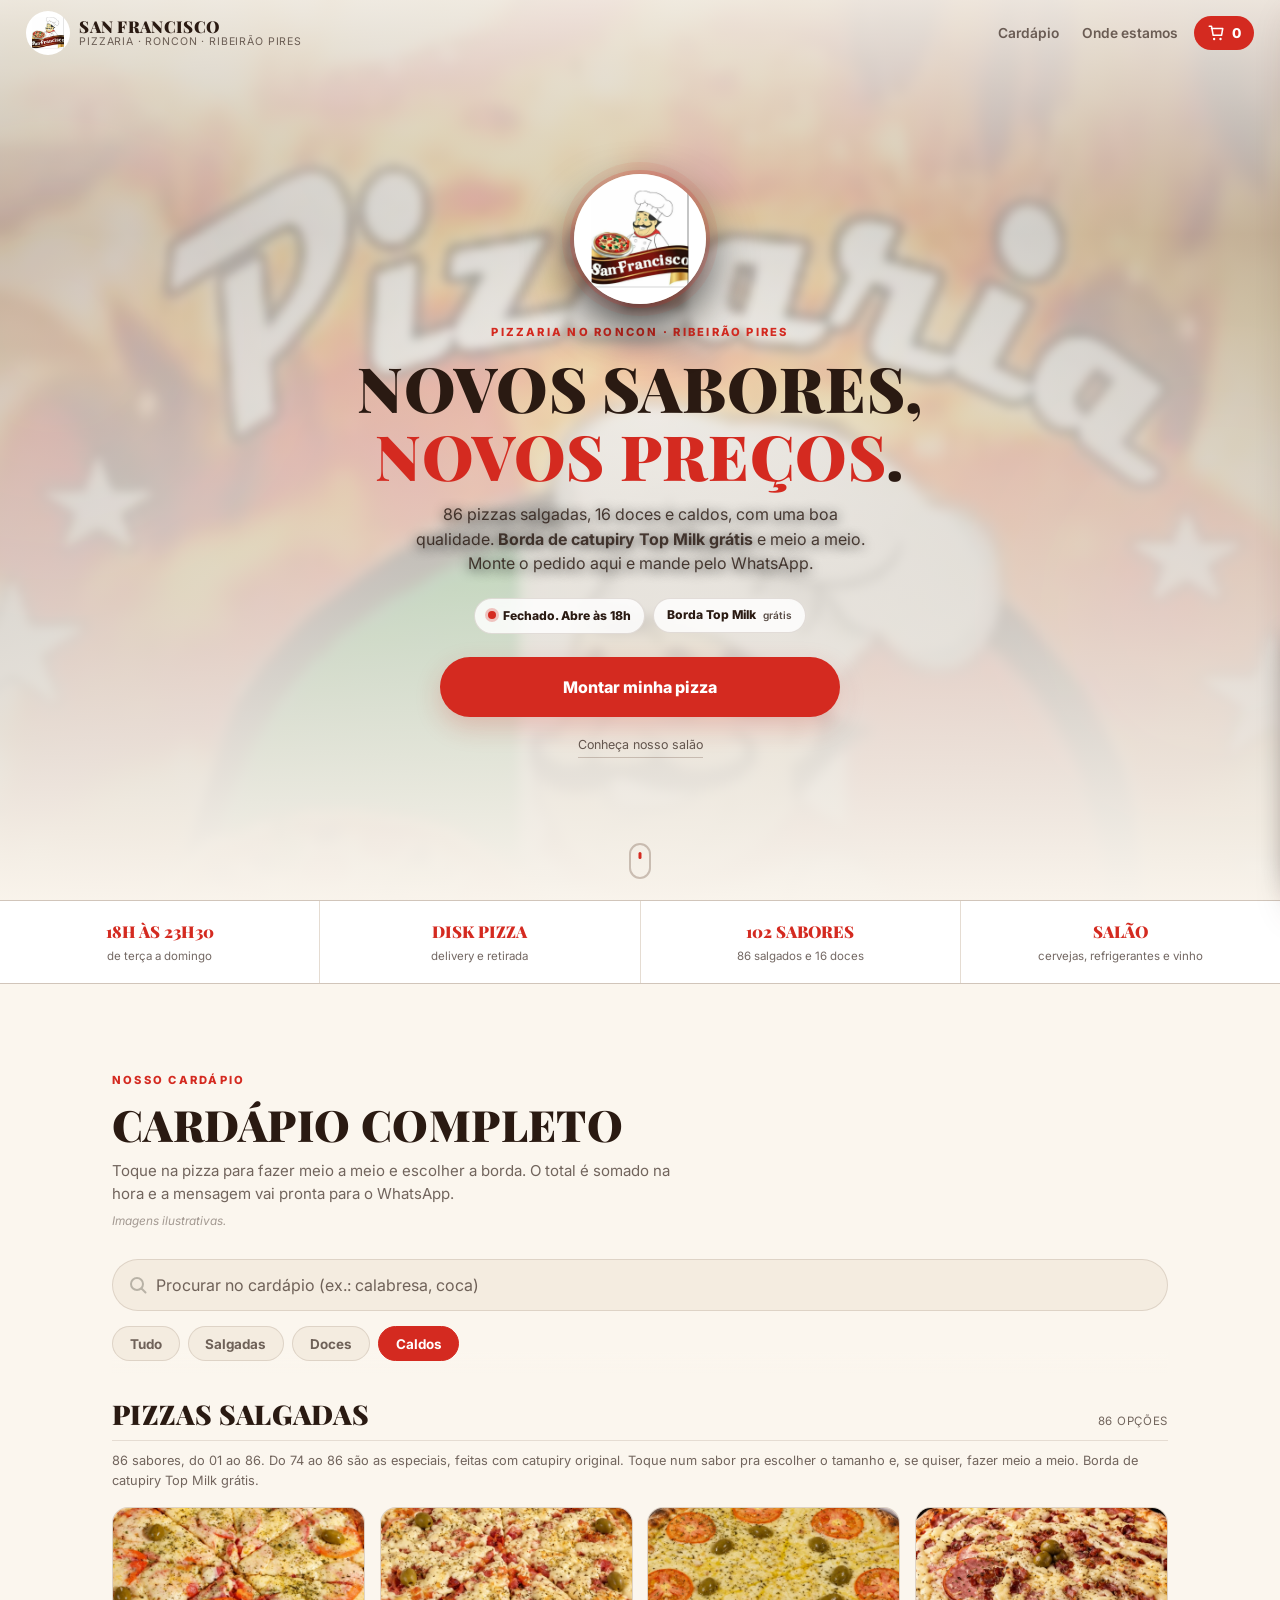
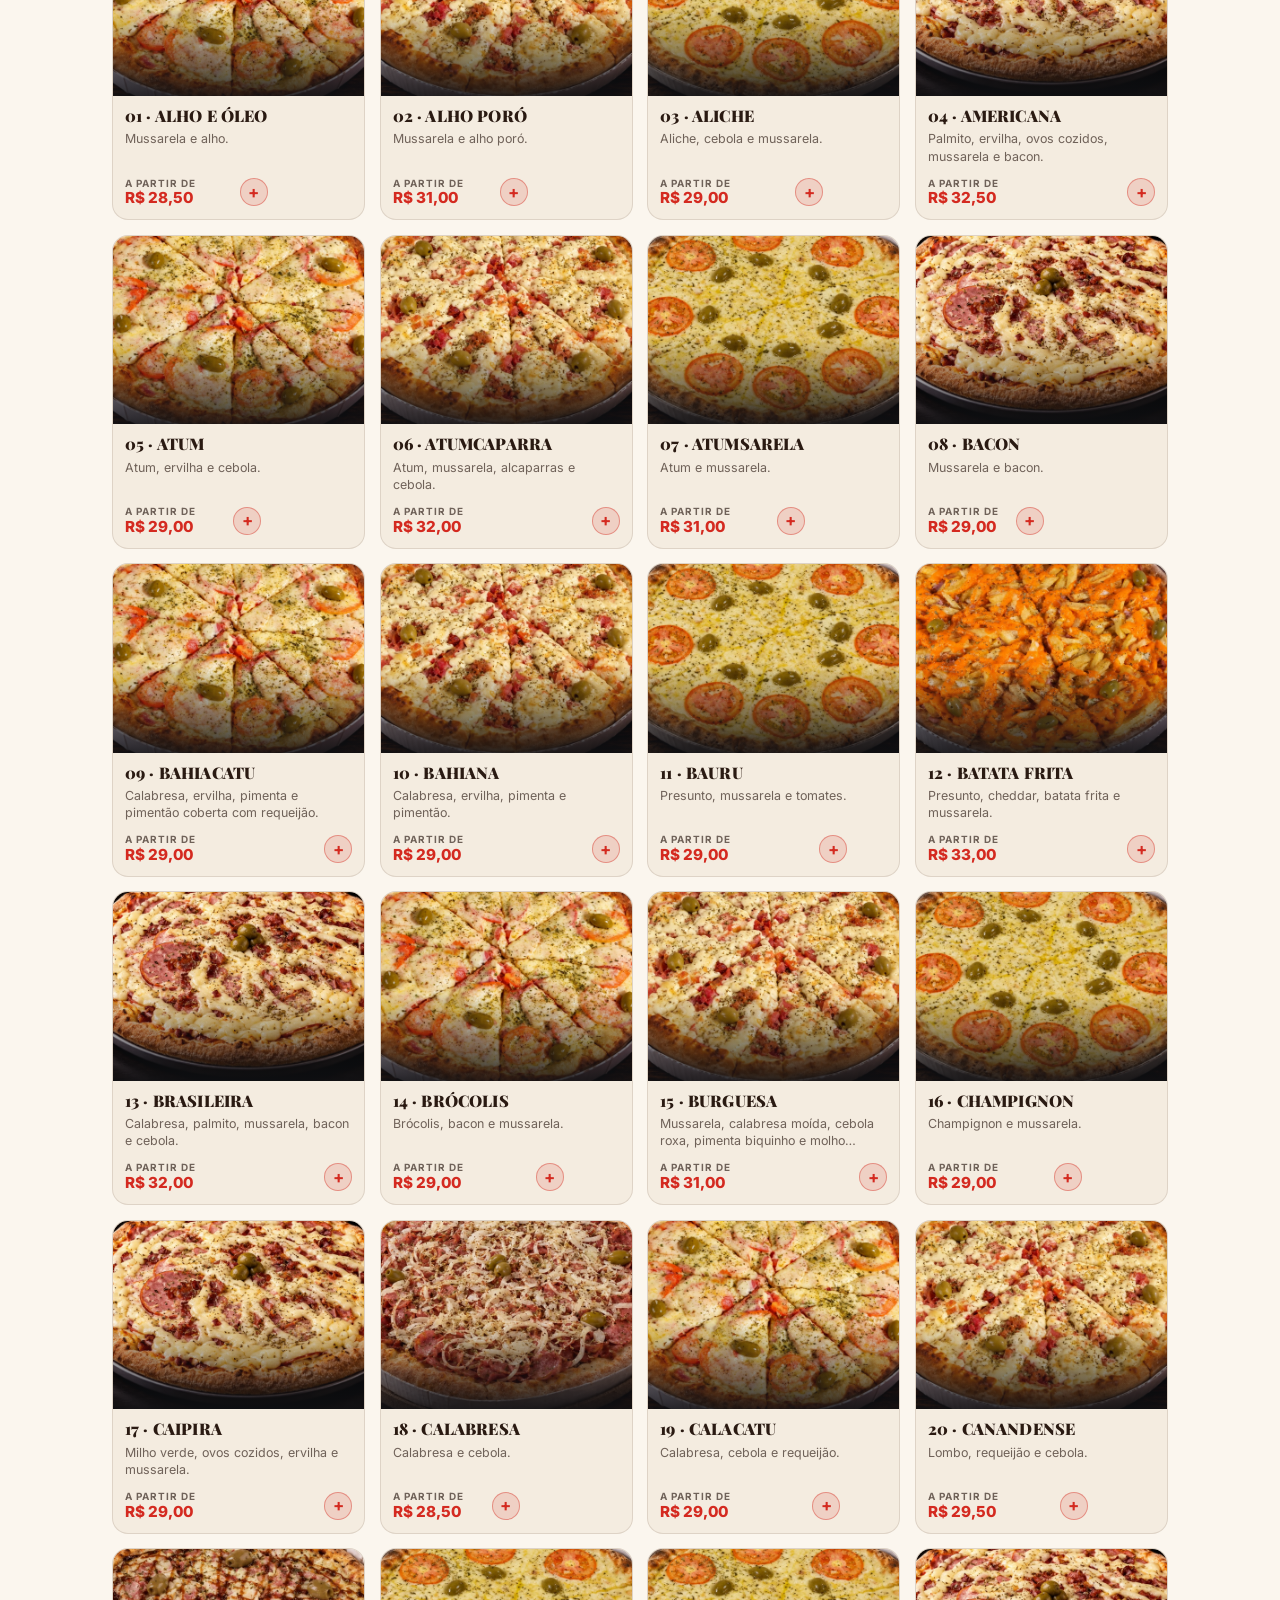
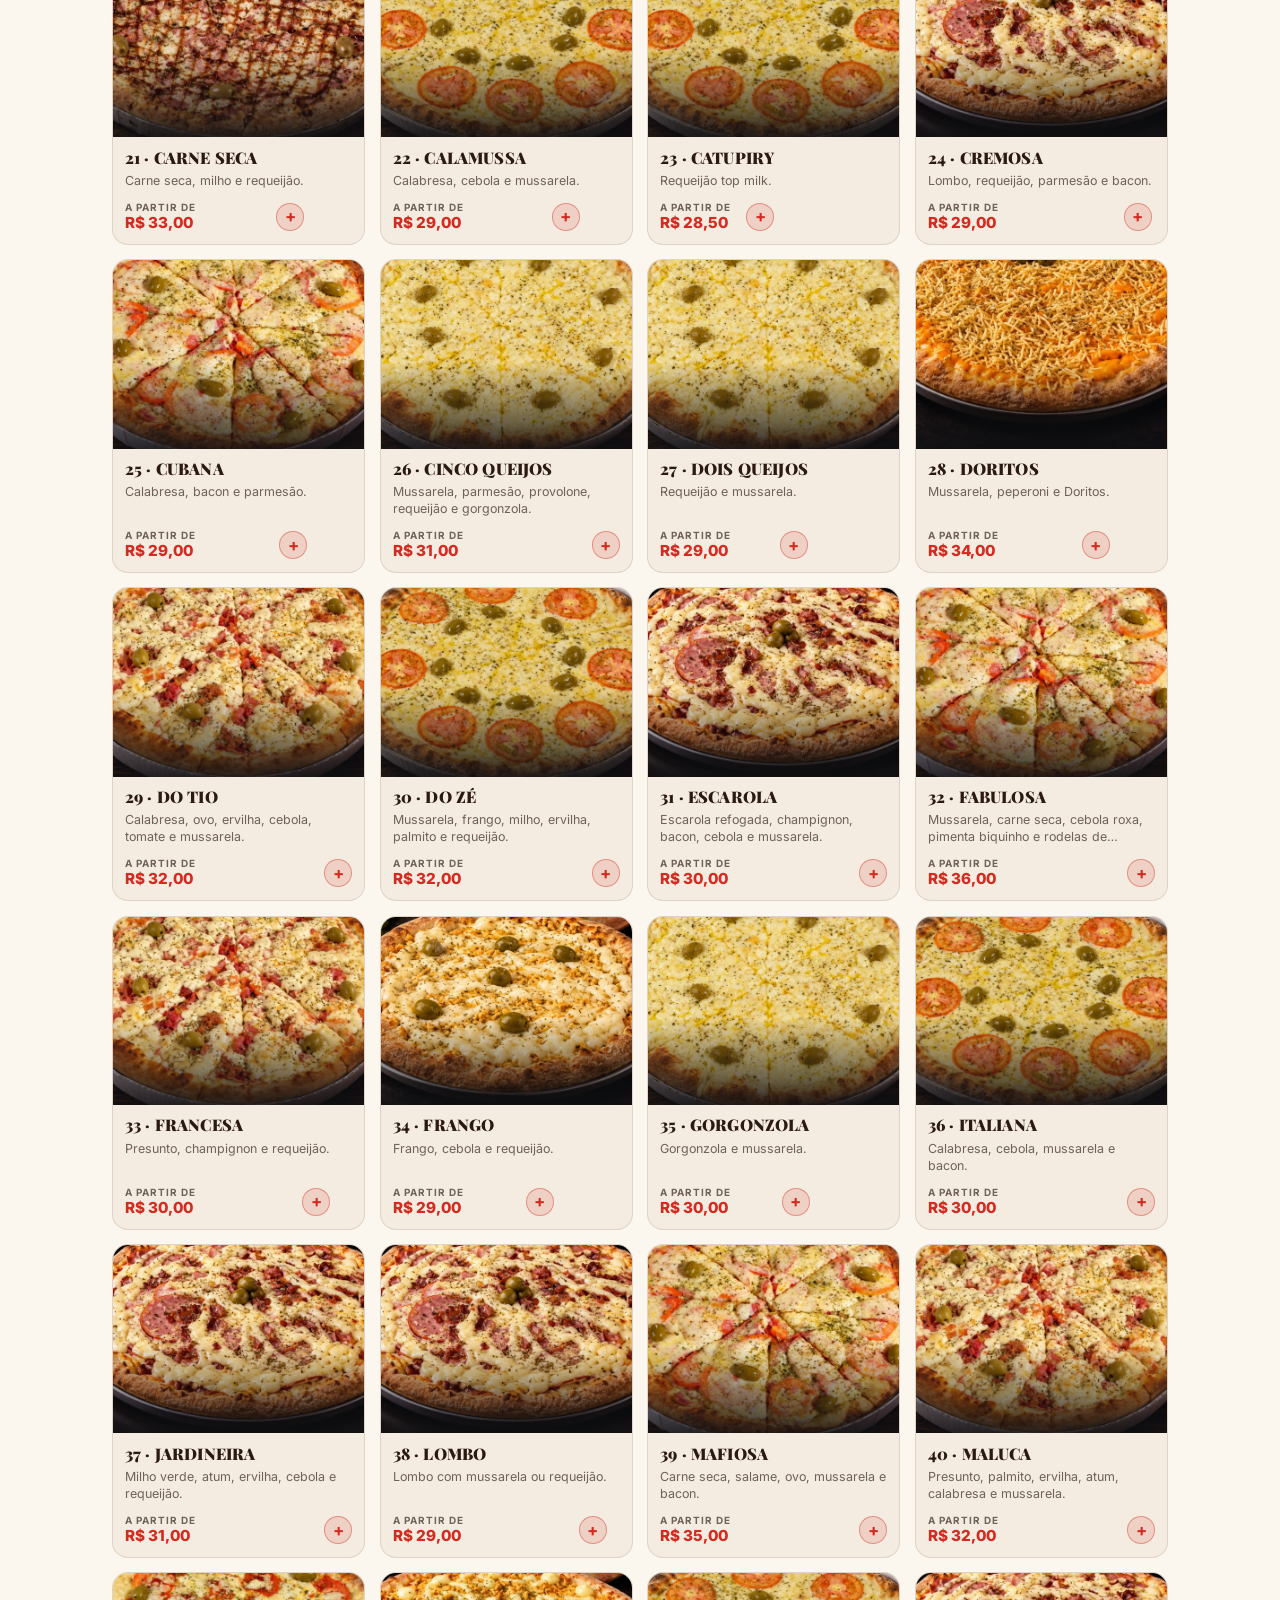
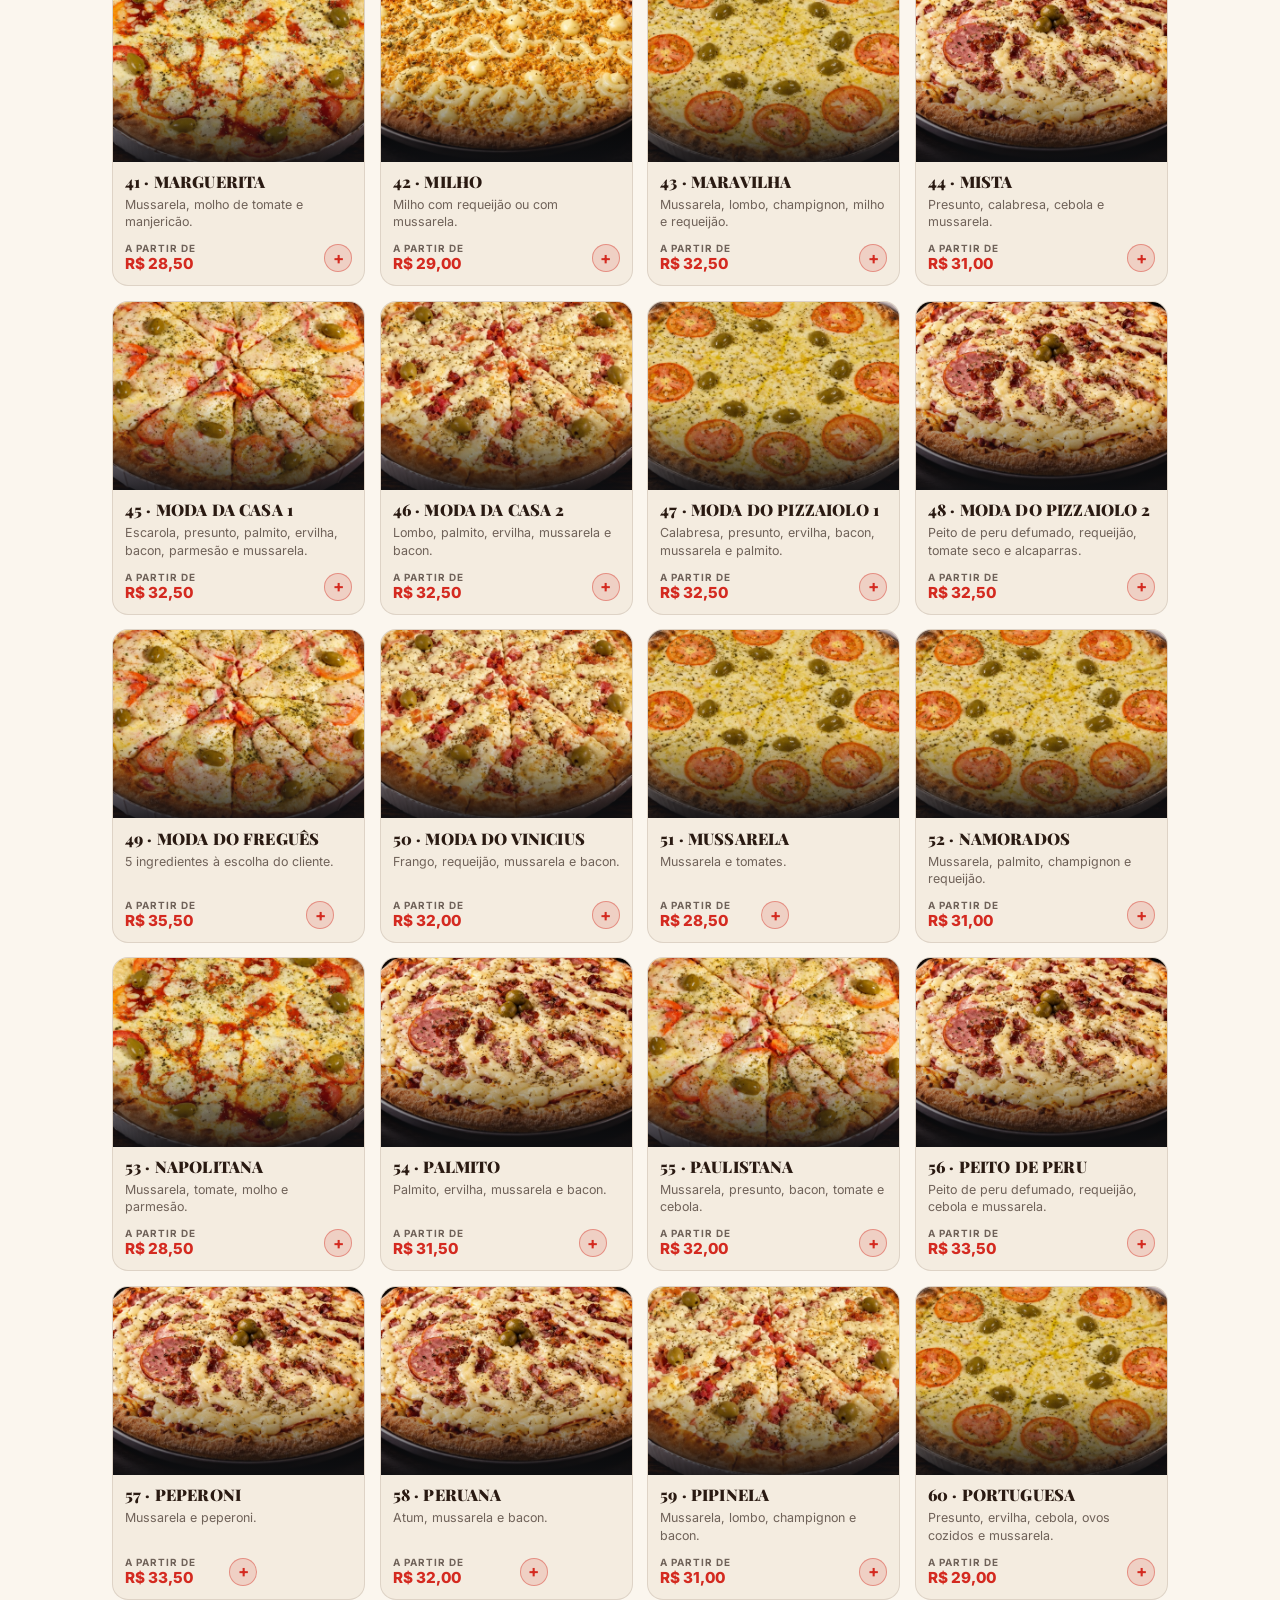
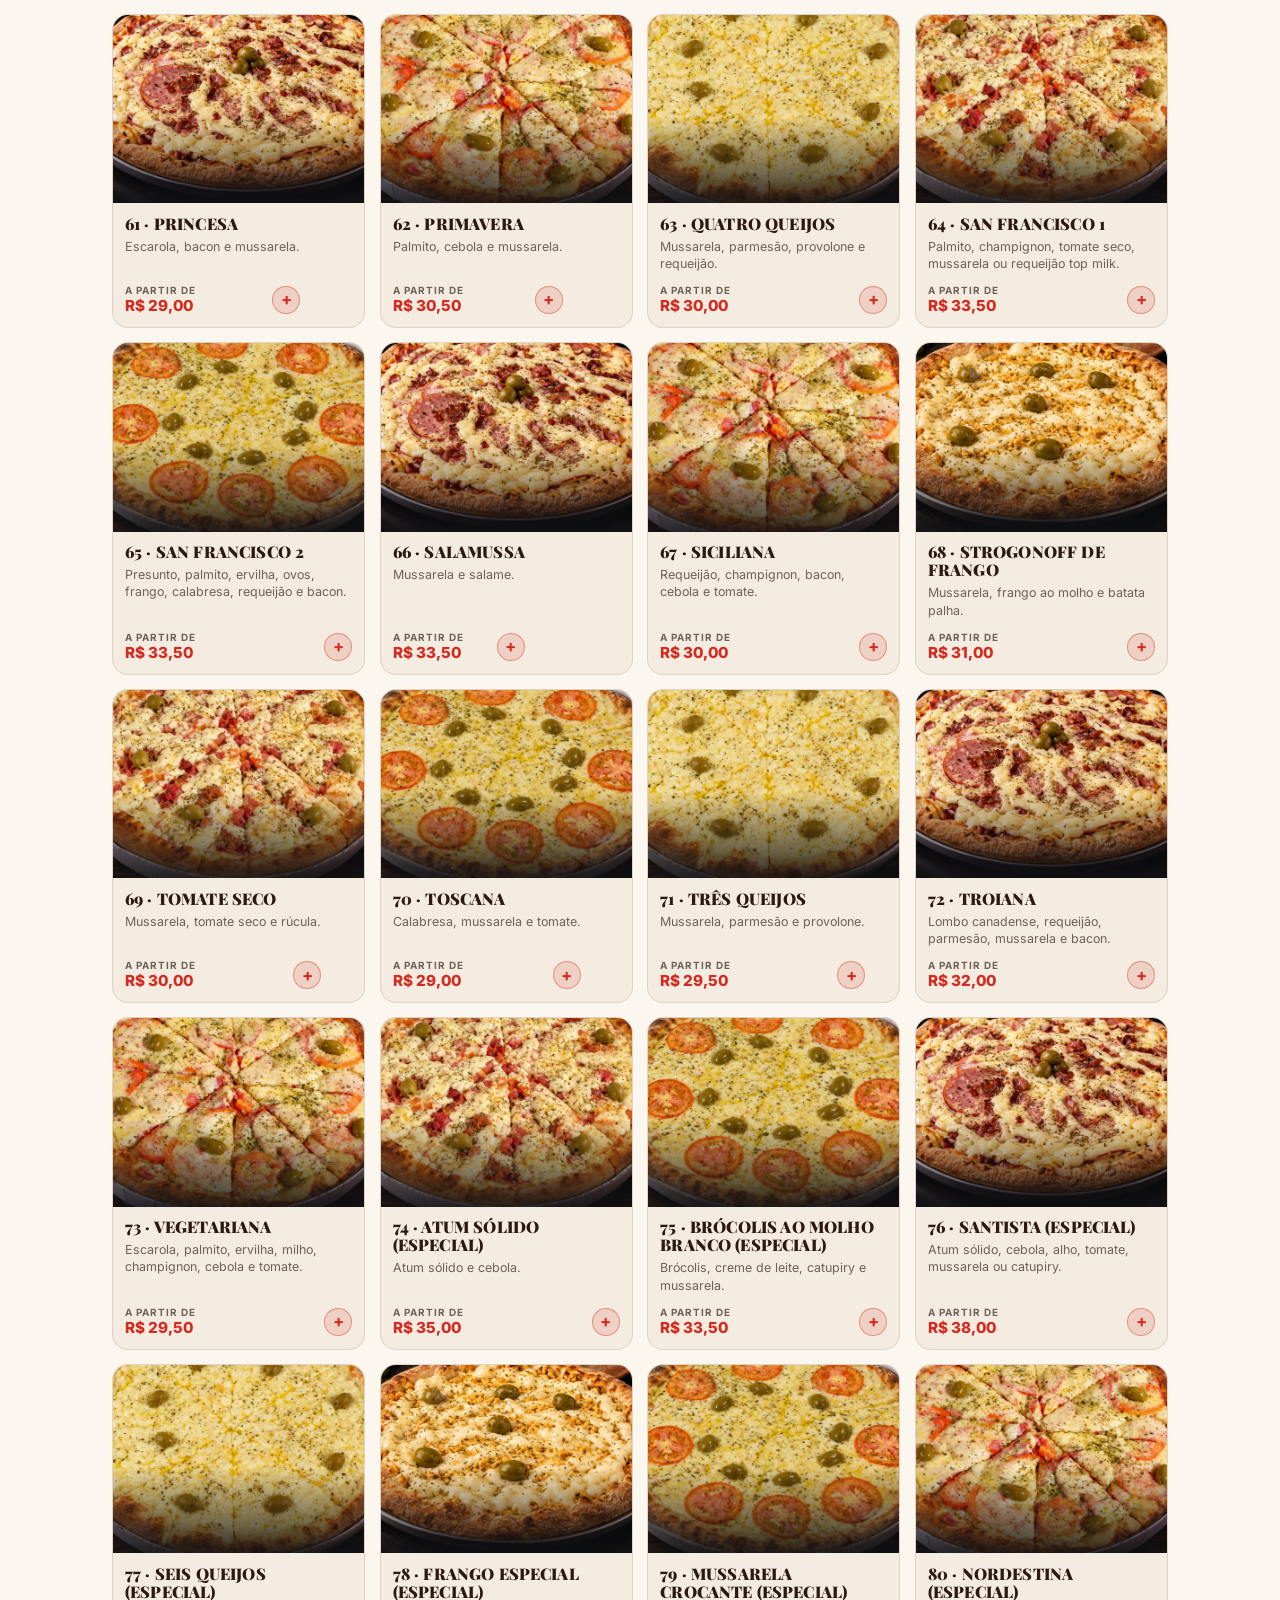
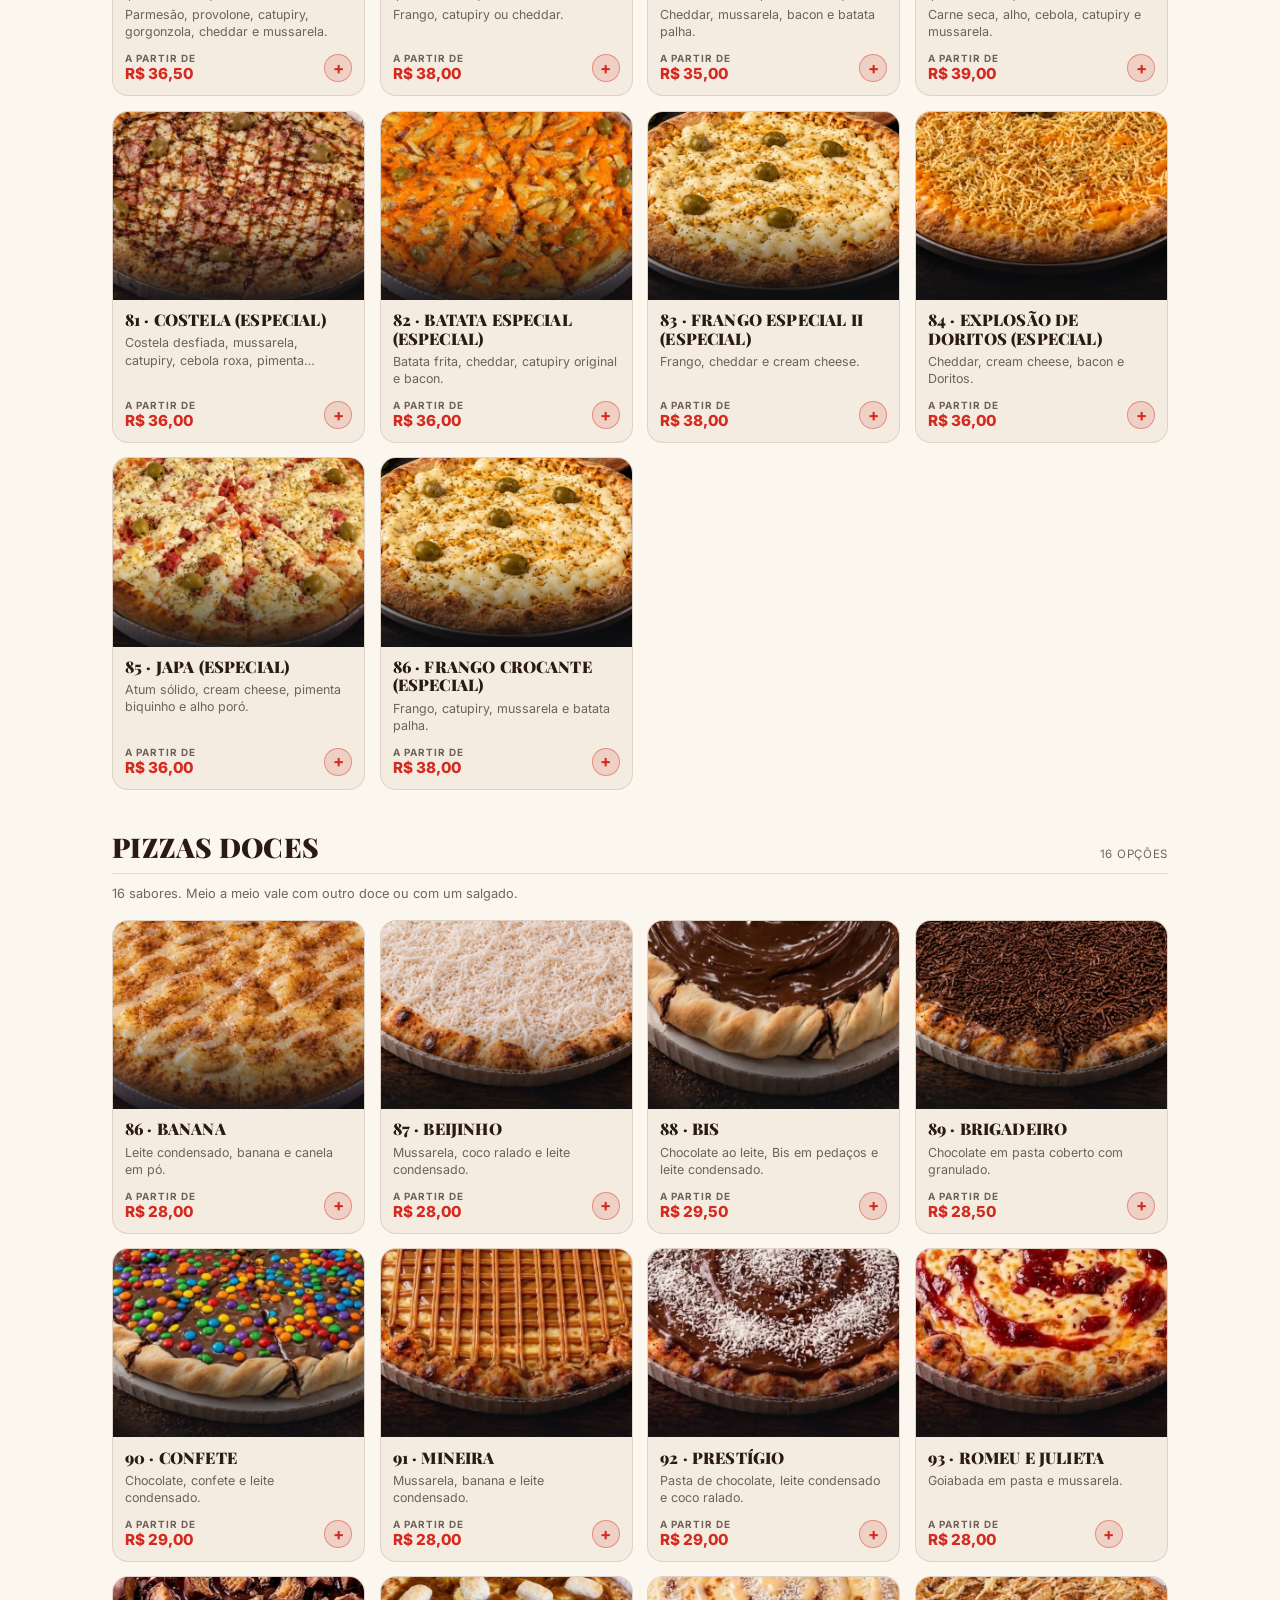
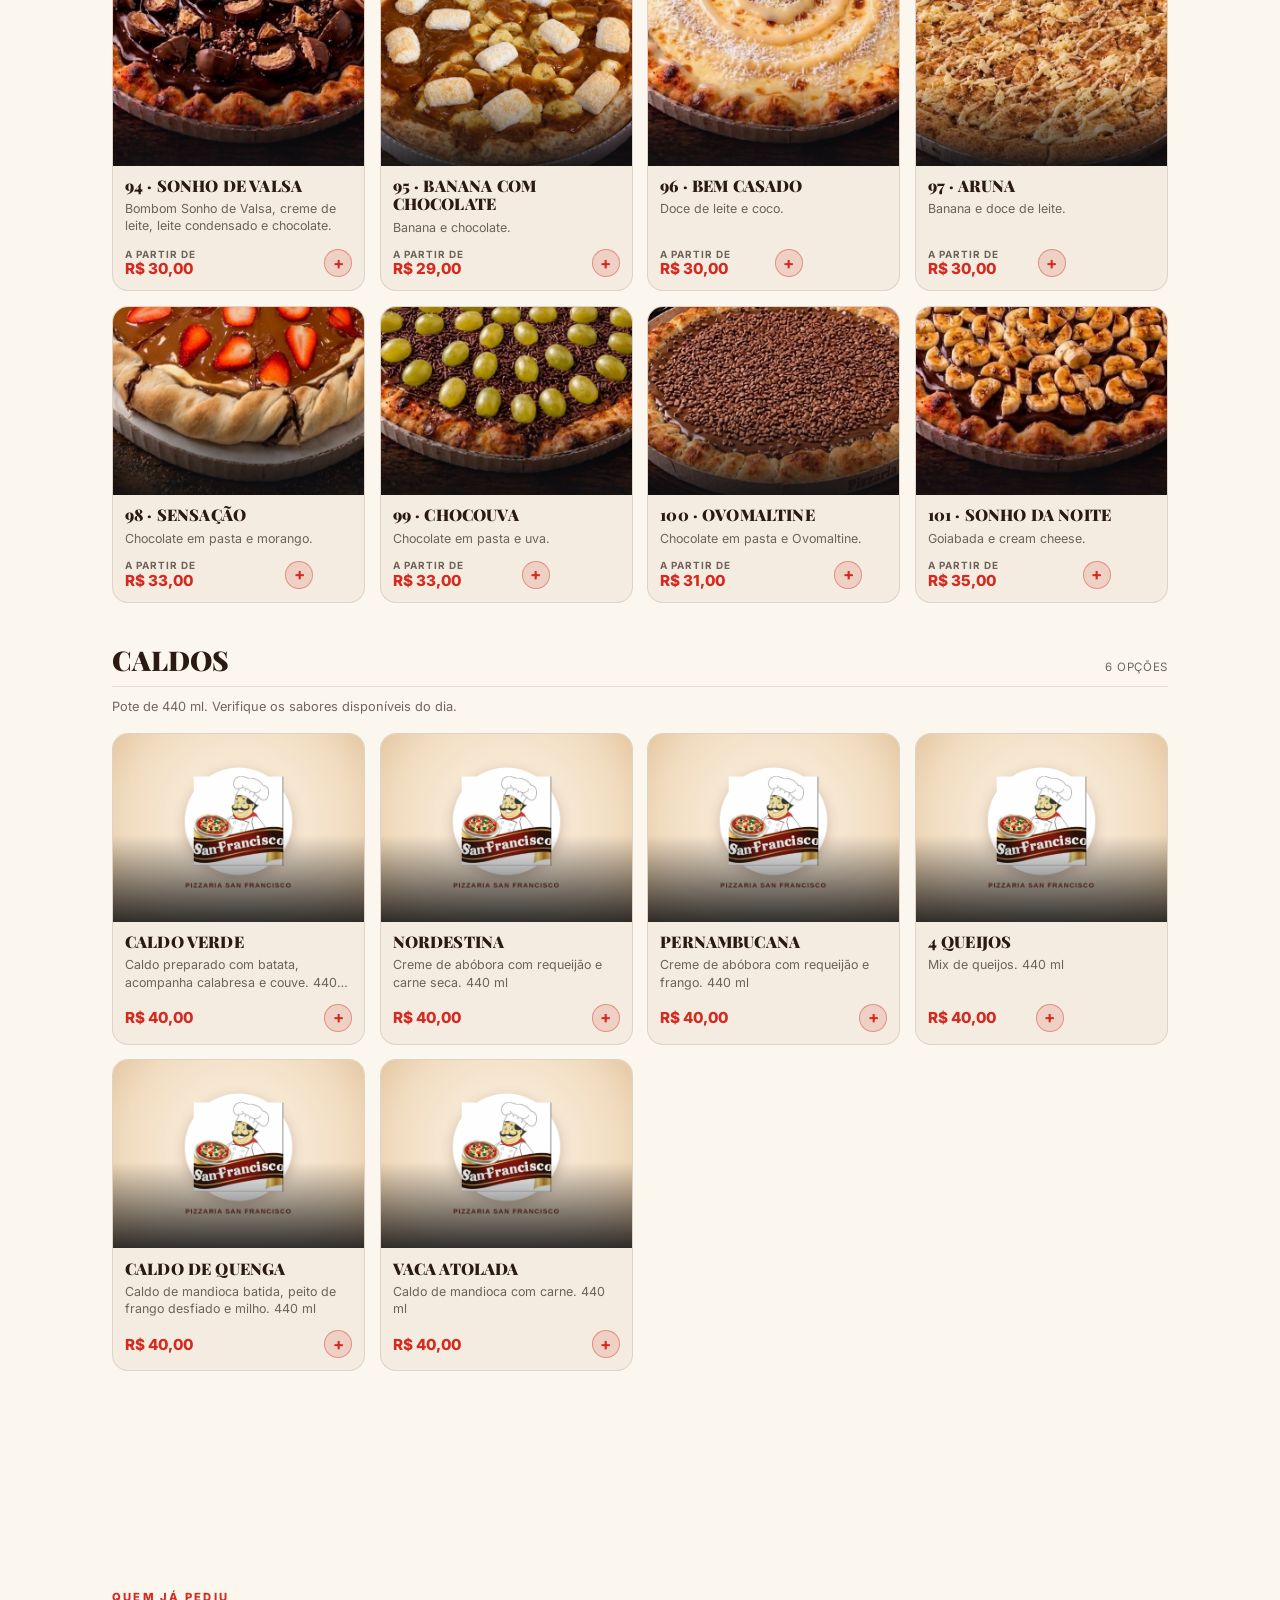
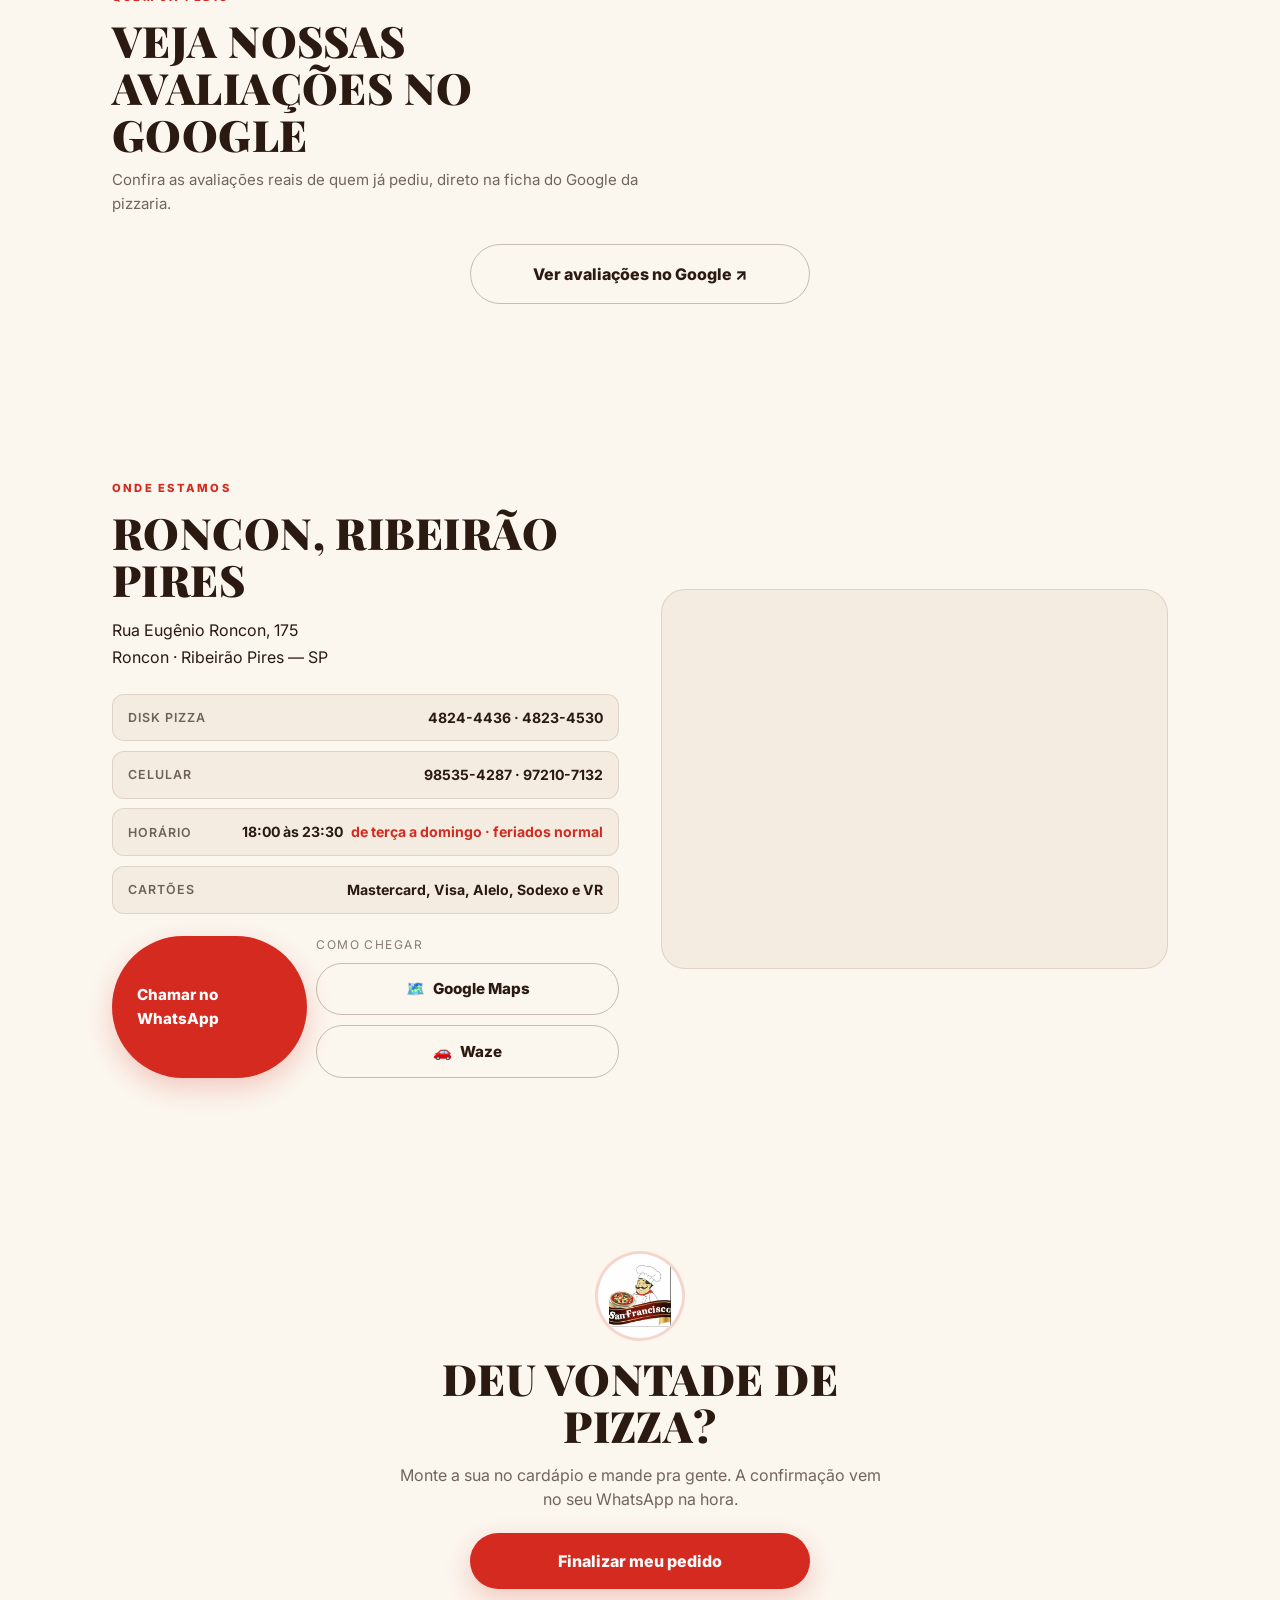
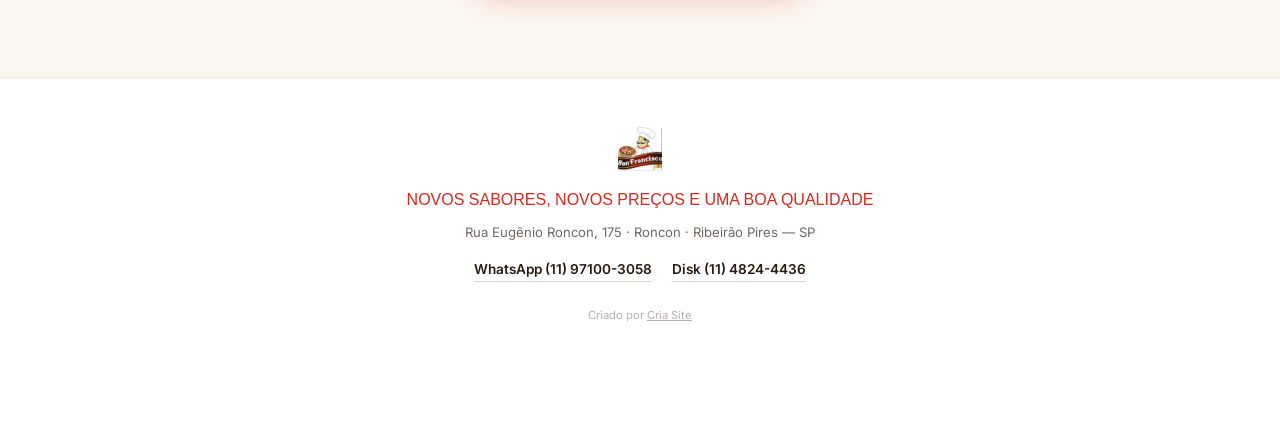
==== commit 8a939782: "Imagem de compartilhamento com endereço completo" ====
--- a/index.html
+++ b/index.html
@@ -13,7 +13,8 @@
 <meta property="og:type" content="website" />
 <meta property="og:title" content="Pizzaria San Francisco | Novos sabores, novos preços" />
 <meta property="og:description" content="Cardápio digital com 102 sabores de pizza e caldos. Borda de catupiry Top Milk grátis. Roncon, Ribeirão Pires." />
-<meta property="og:image" content="assets/img/compartilhar.png" />
+<meta property="og:image" content="https://criasiteweb.github.io/pizzaria-san-francisco/assets/img/compartilhar.png" />
+<meta property="og:url" content="https://criasiteweb.github.io/pizzaria-san-francisco/" />
 <link rel="preconnect" href="https://fonts.googleapis.com" />
 <link rel="preconnect" href="https://fonts.gstatic.com" crossorigin />
 <link href="https://fonts.googleapis.com/css2?family=Playfair+Display:wght@700;800;900&family=Inter:wght@400;500;600;700;800&display=swap" rel="stylesheet" />
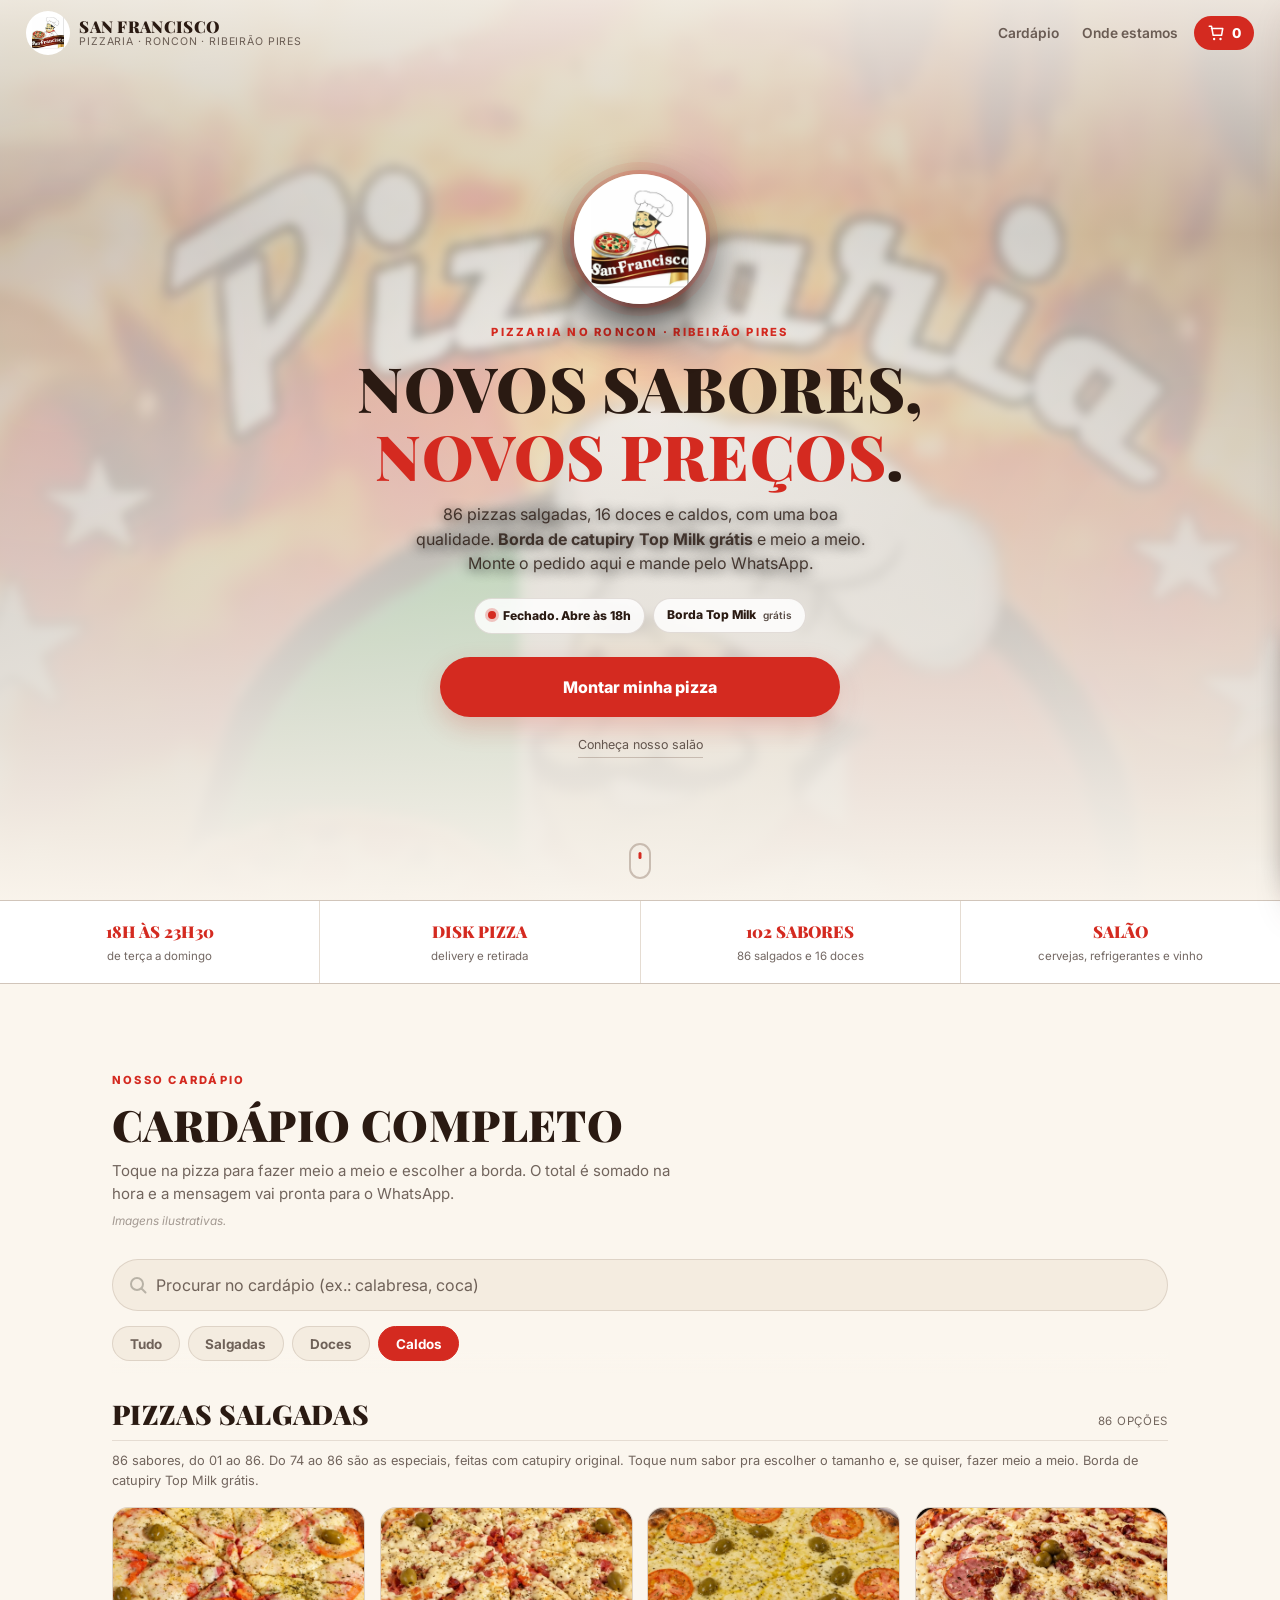
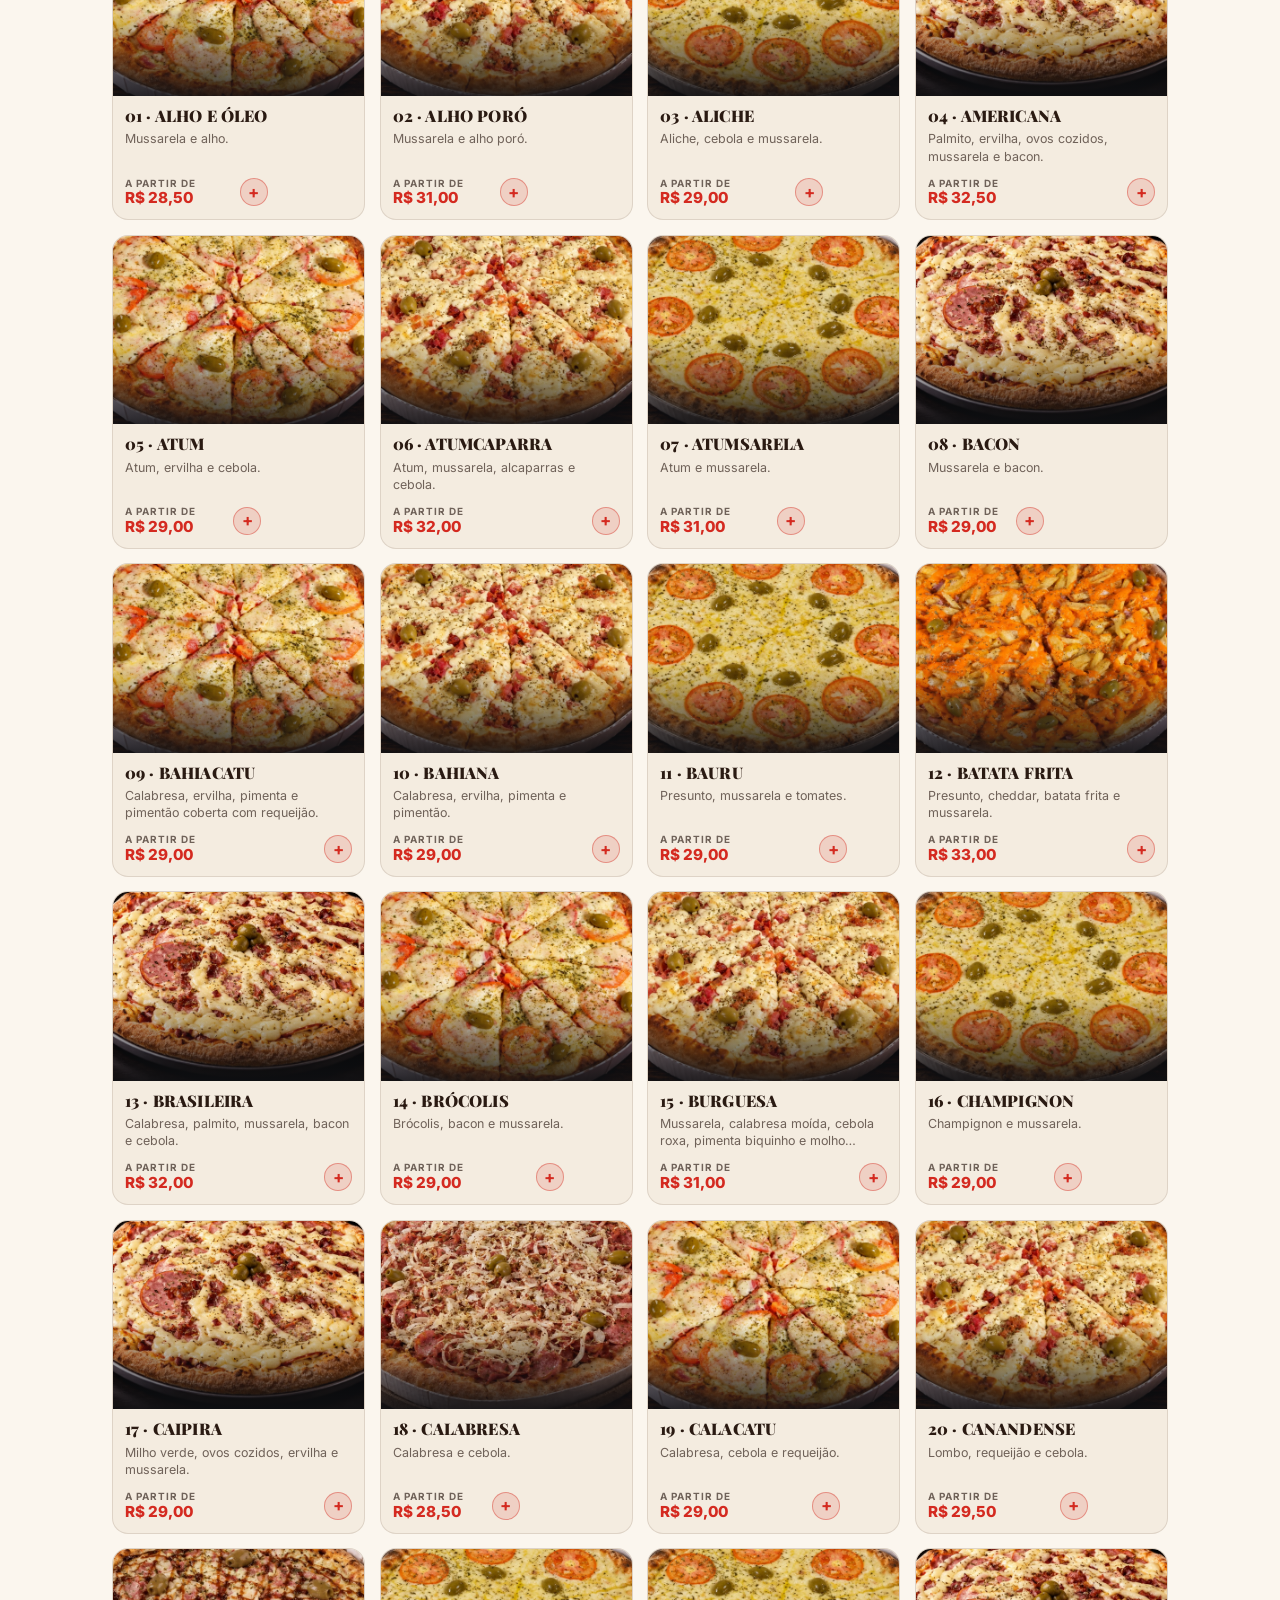
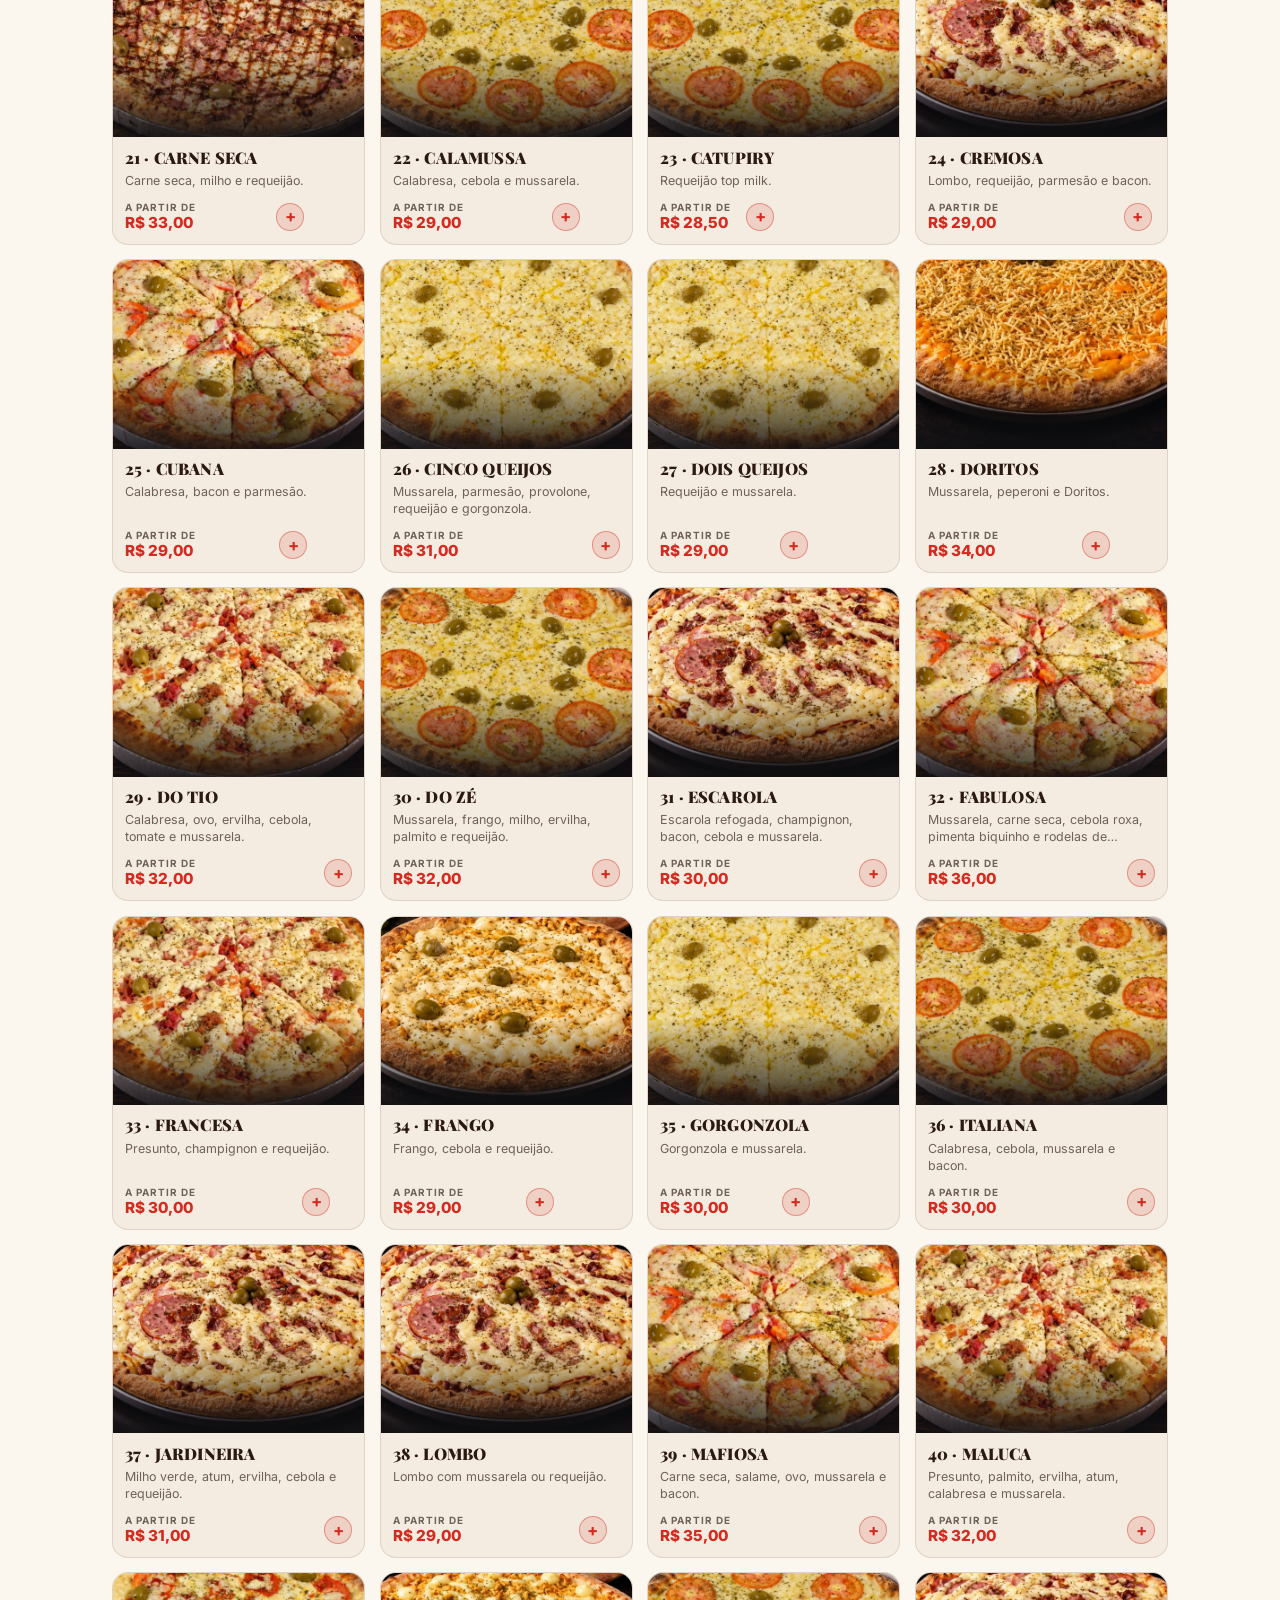
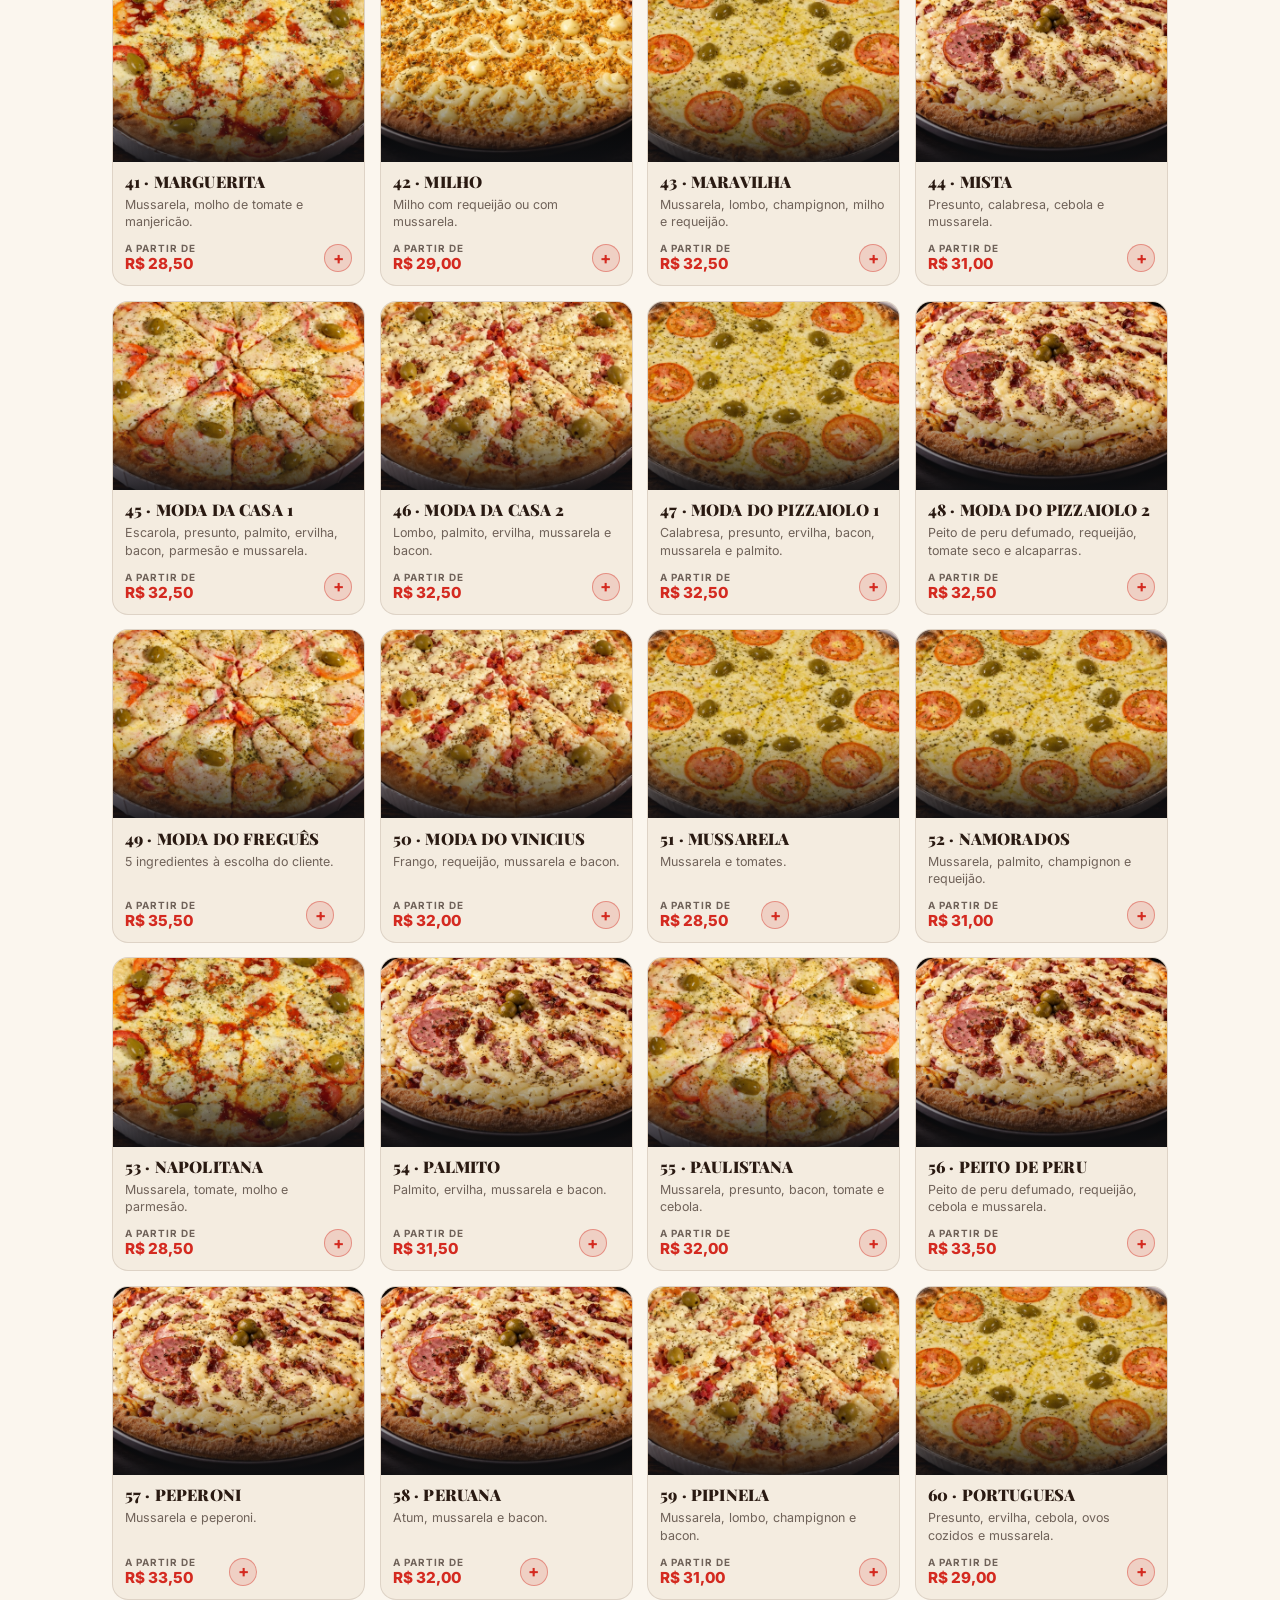
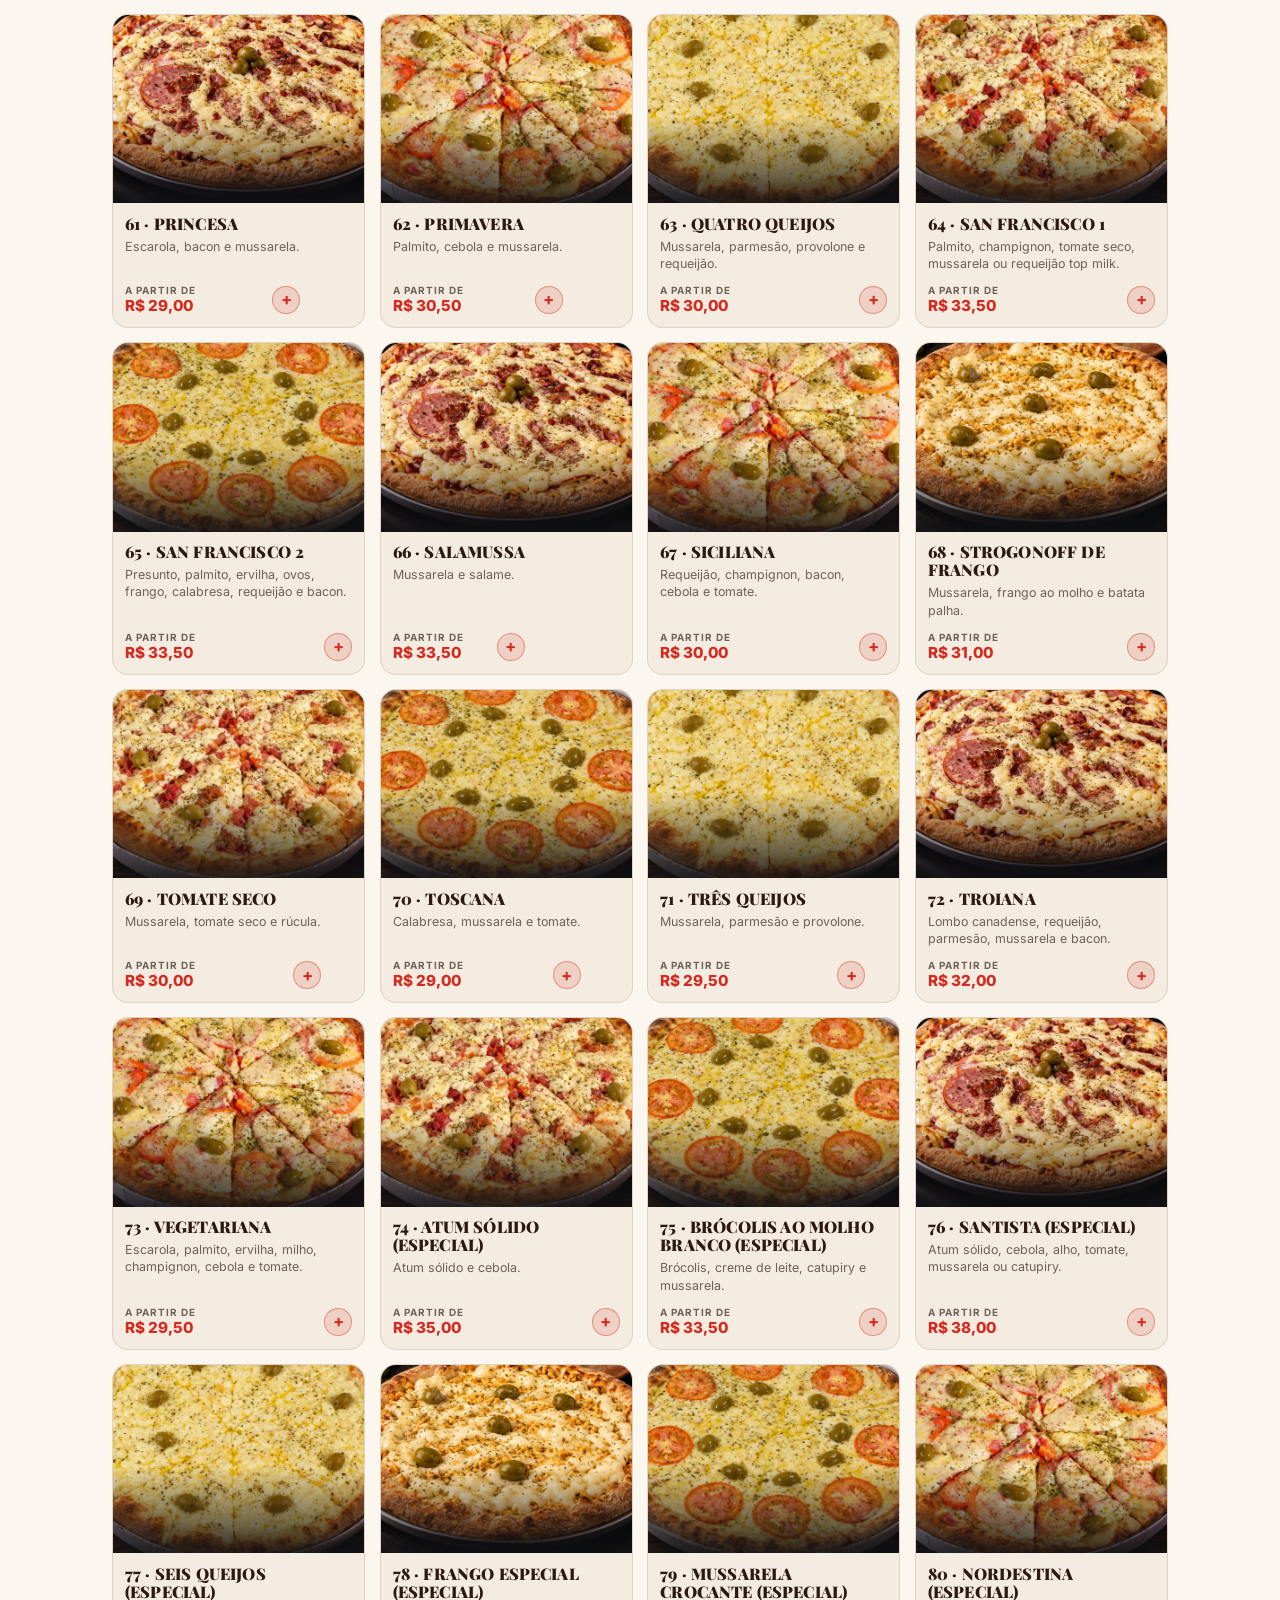
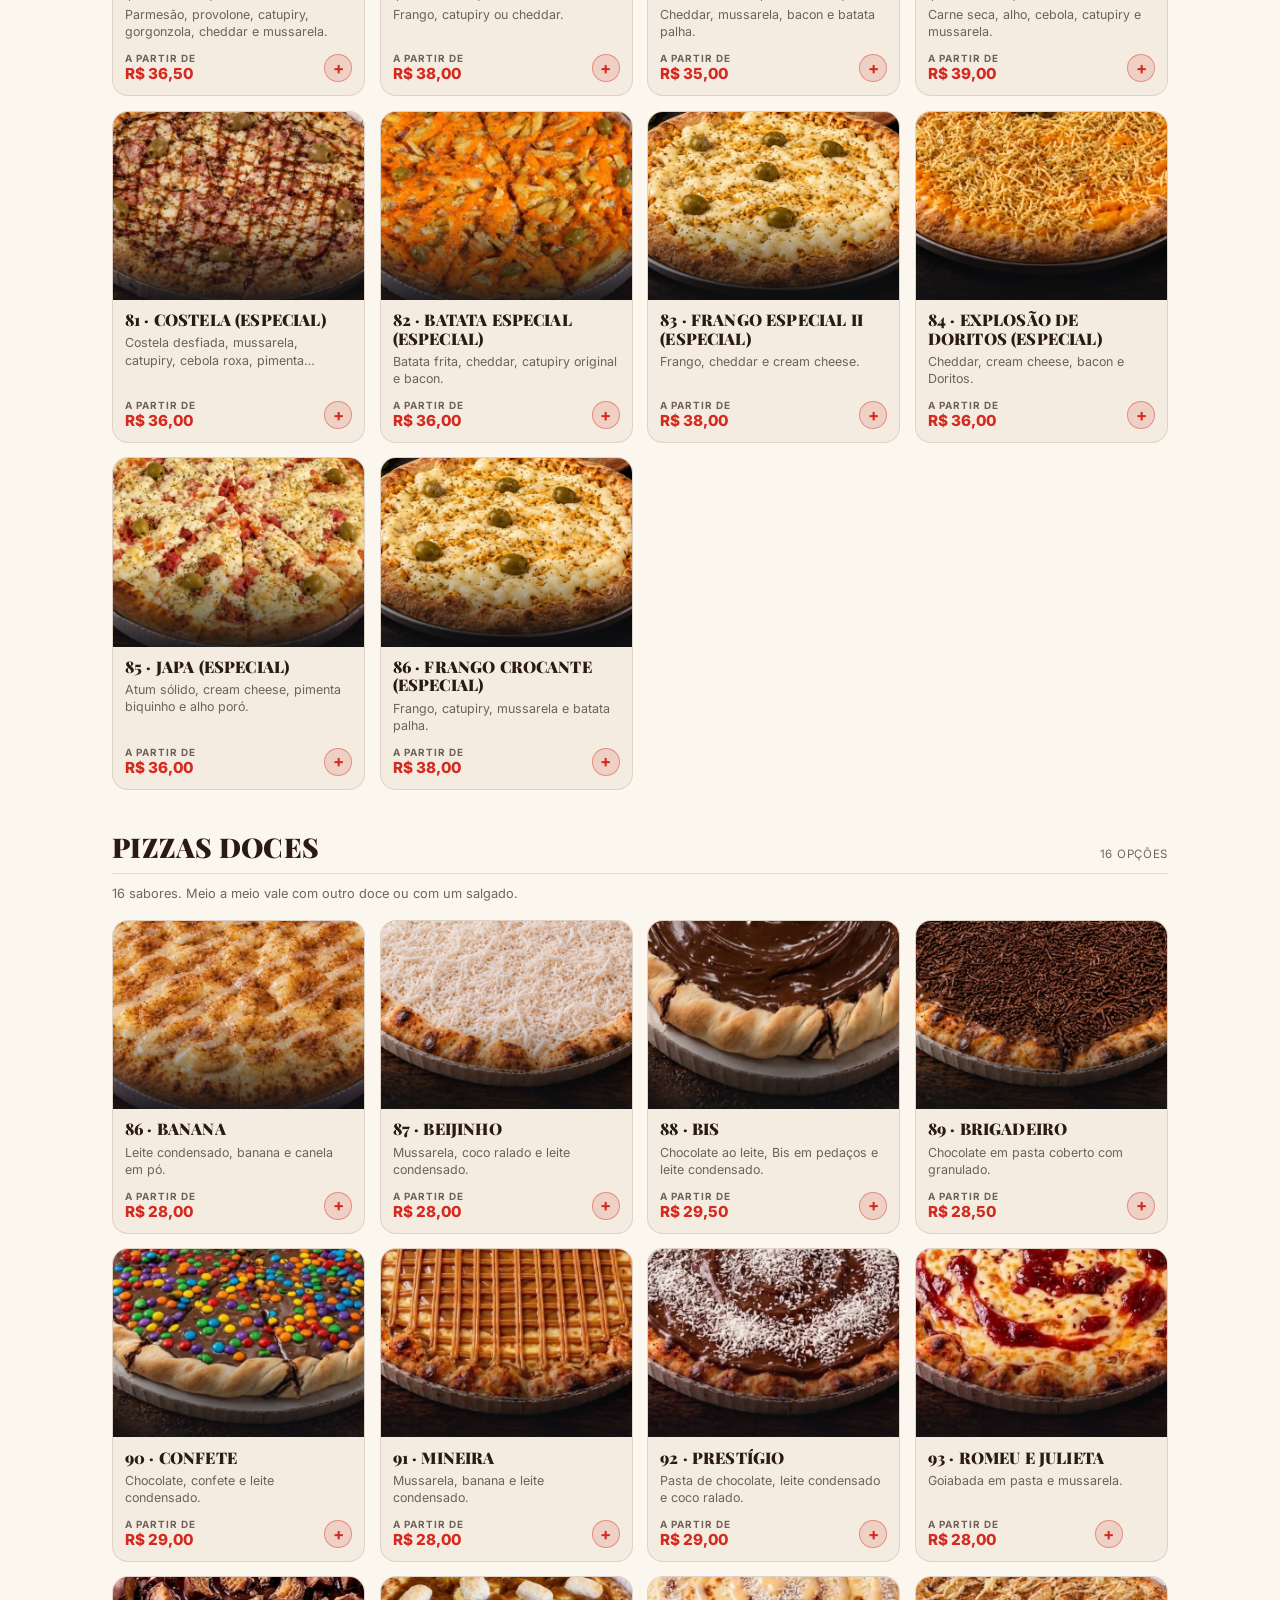
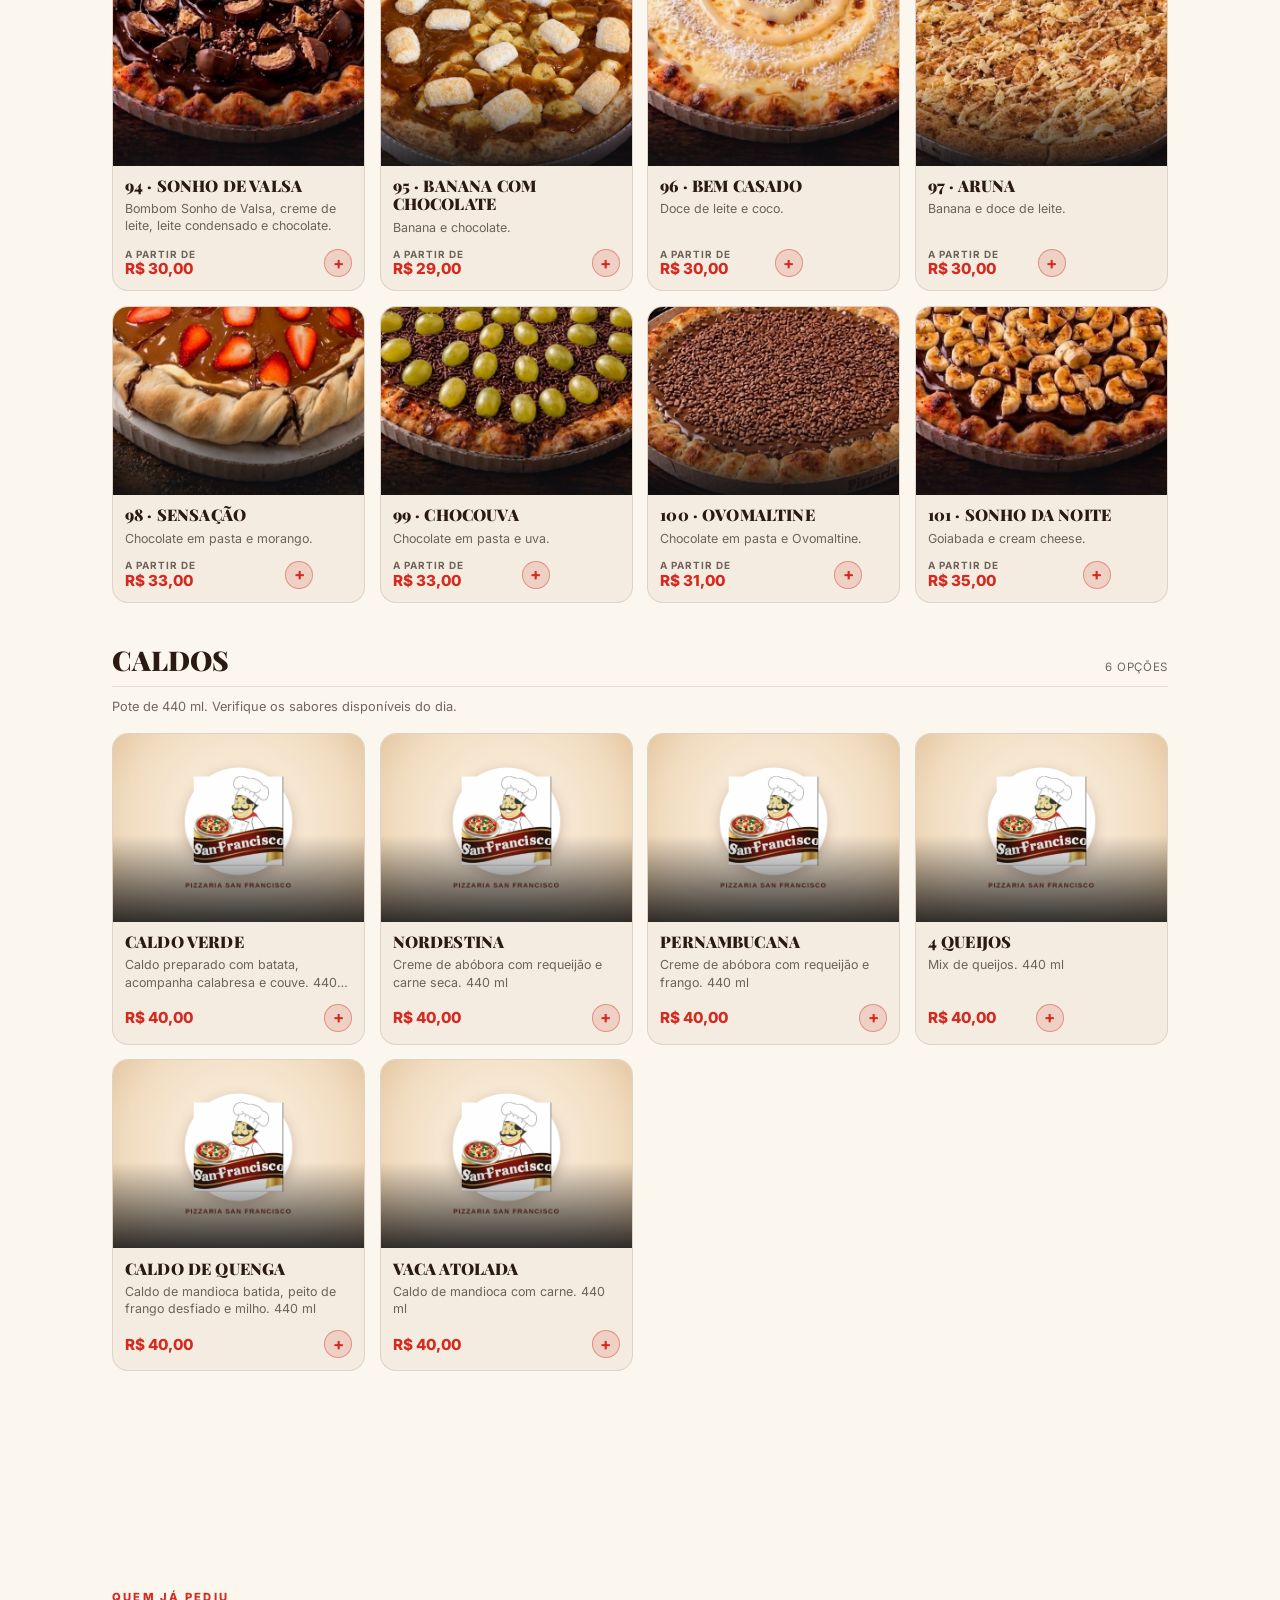
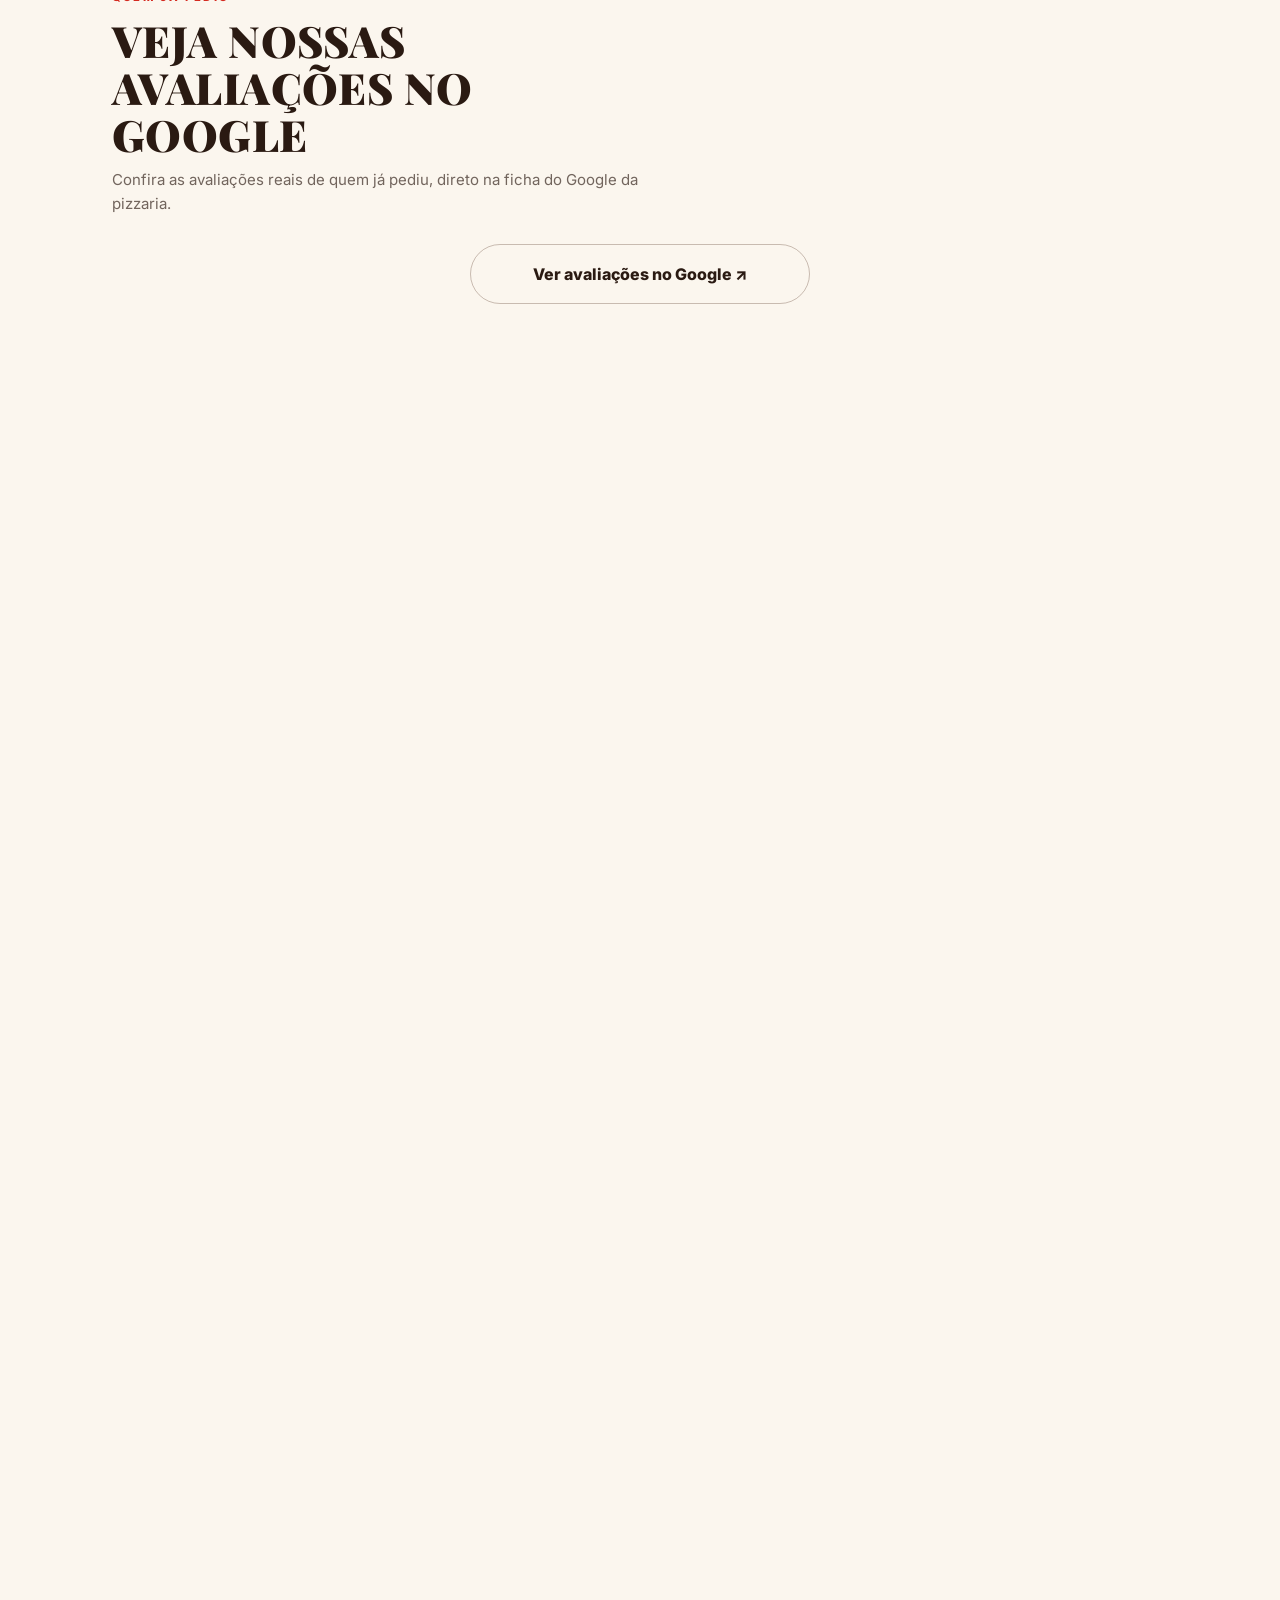
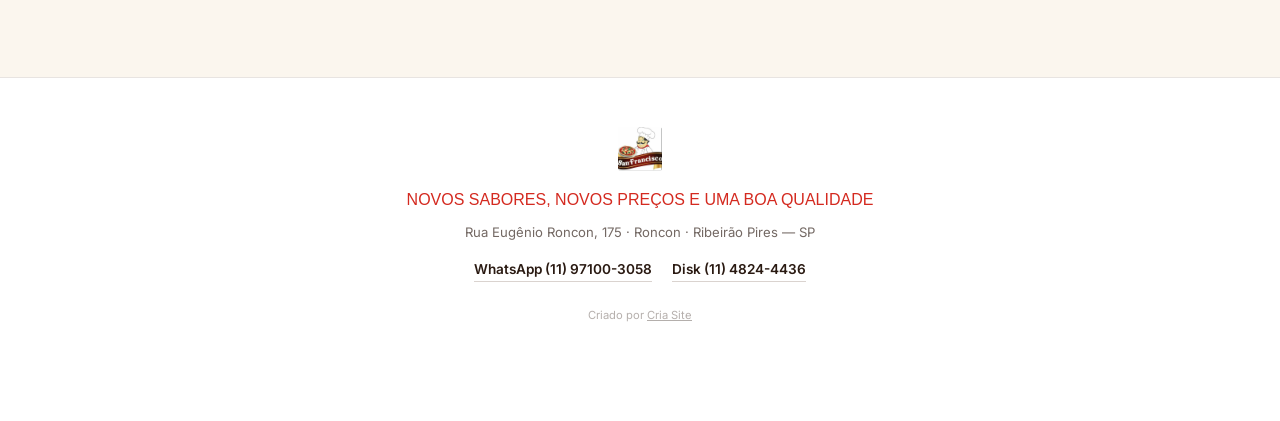
==== commit 5007f616: "Painel da San Francisco: index.html" ====
--- a/index.html
+++ b/index.html
@@ -344,5 +344,6 @@
   document.write('<script src="assets/js/cardapio.js?t=' + t + '"><\/script>');
   document.write('<script src="assets/js/app.js?t=' + t + '"><\/script>'); })();
 </script>
+<script type="module" src="assets/js/envio.js?v=1"></script>
 </body>
 </html>
